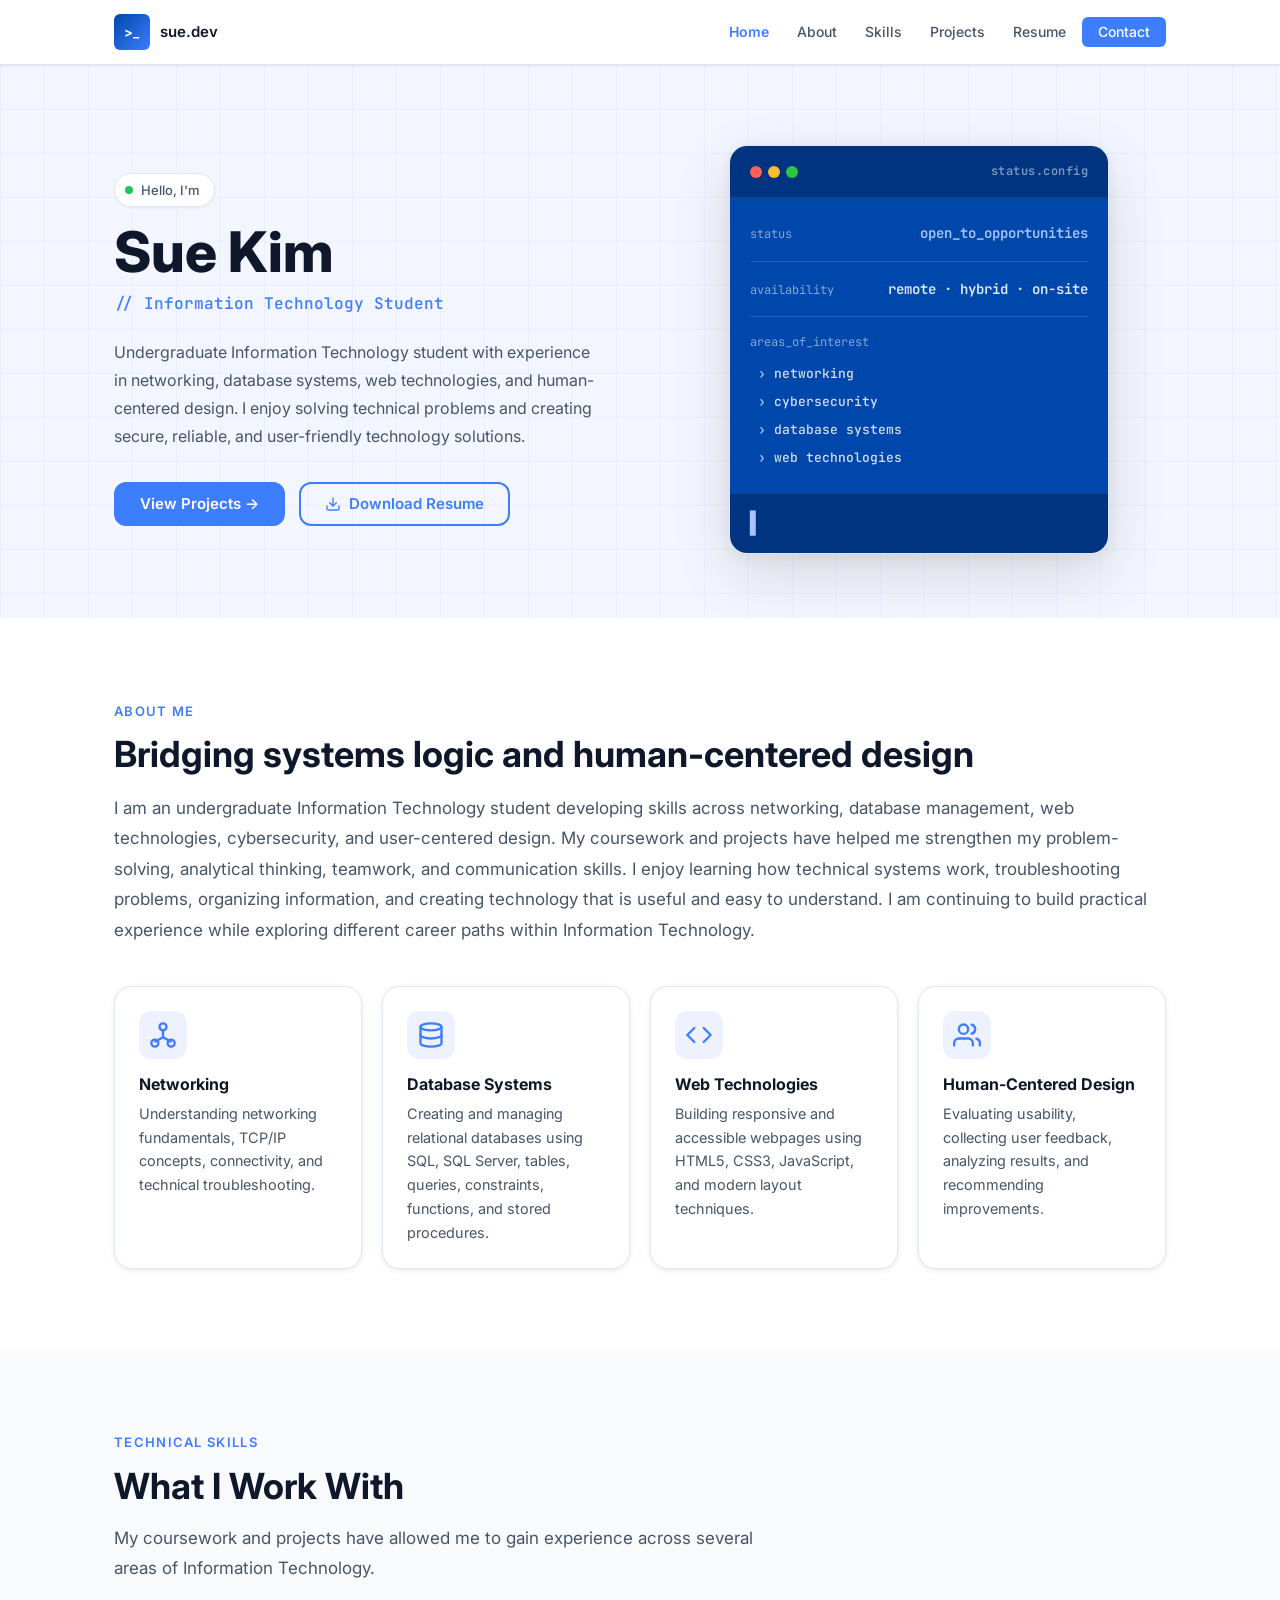
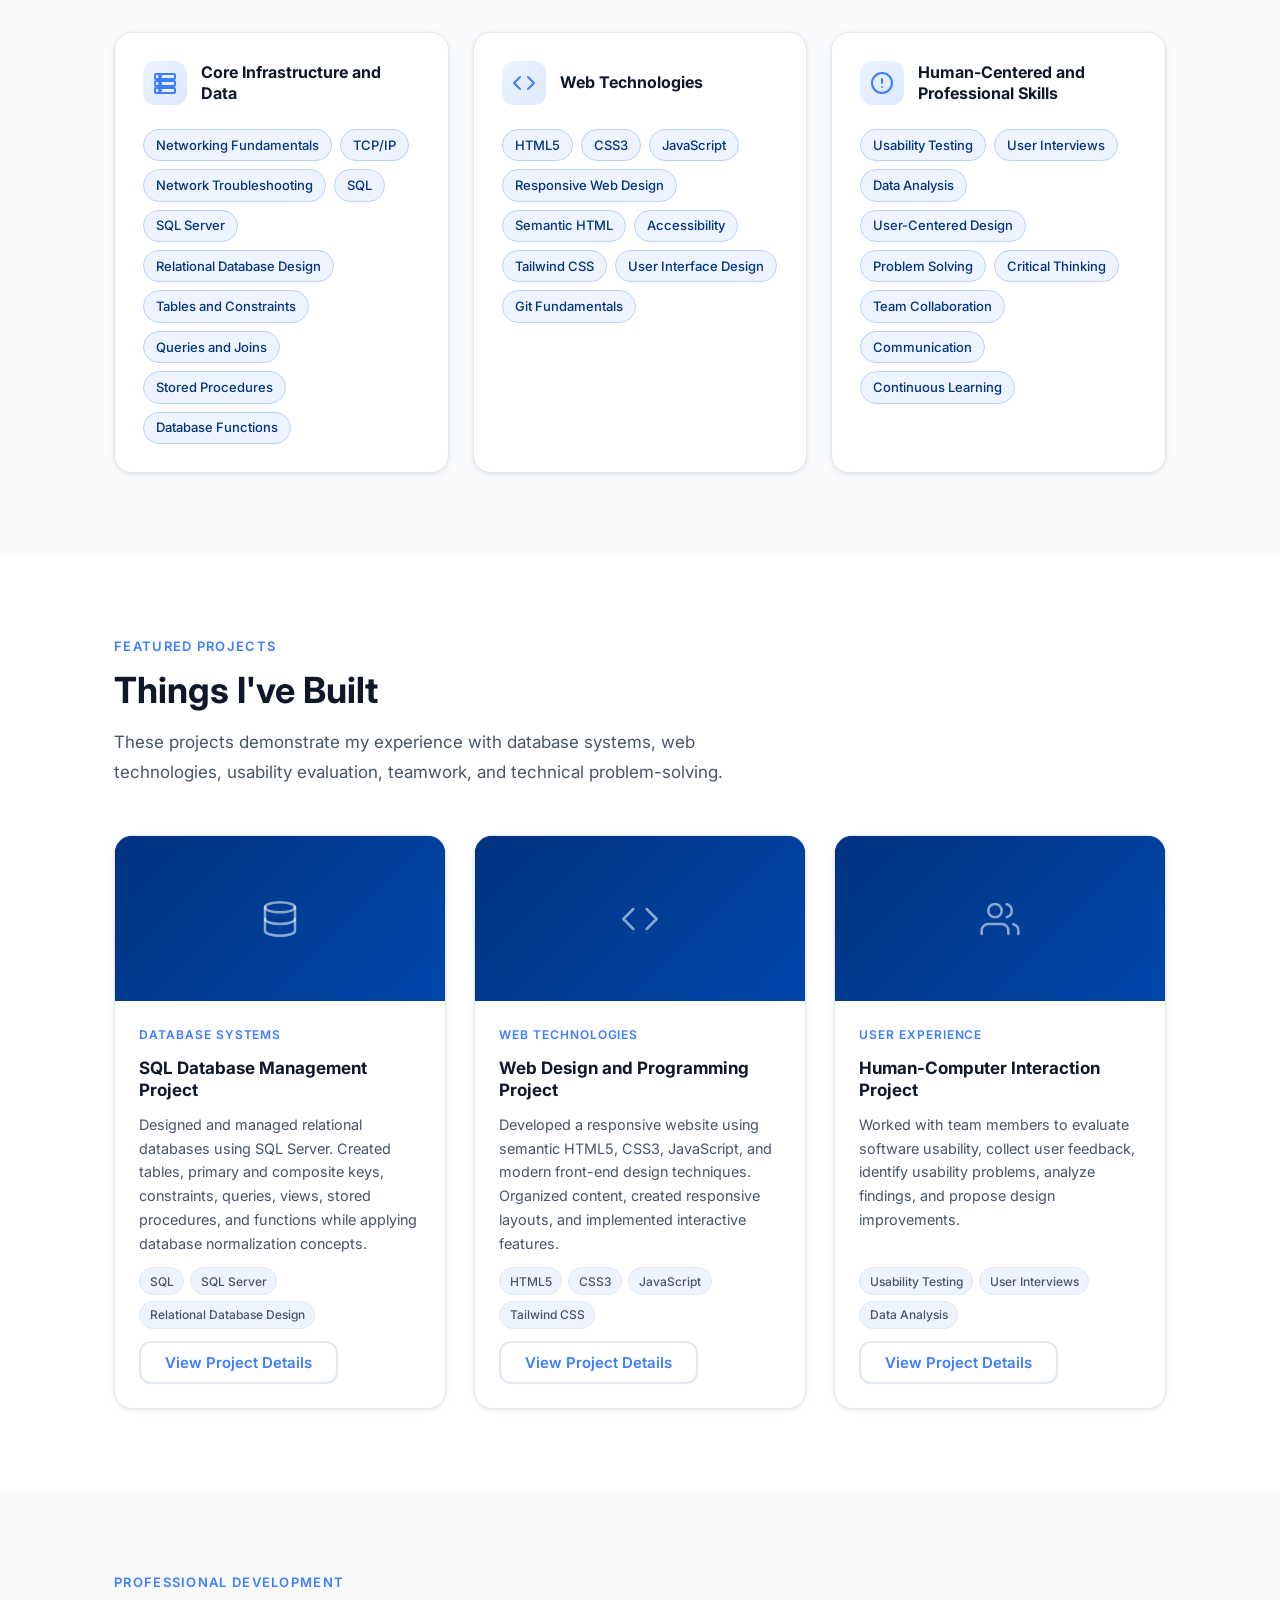
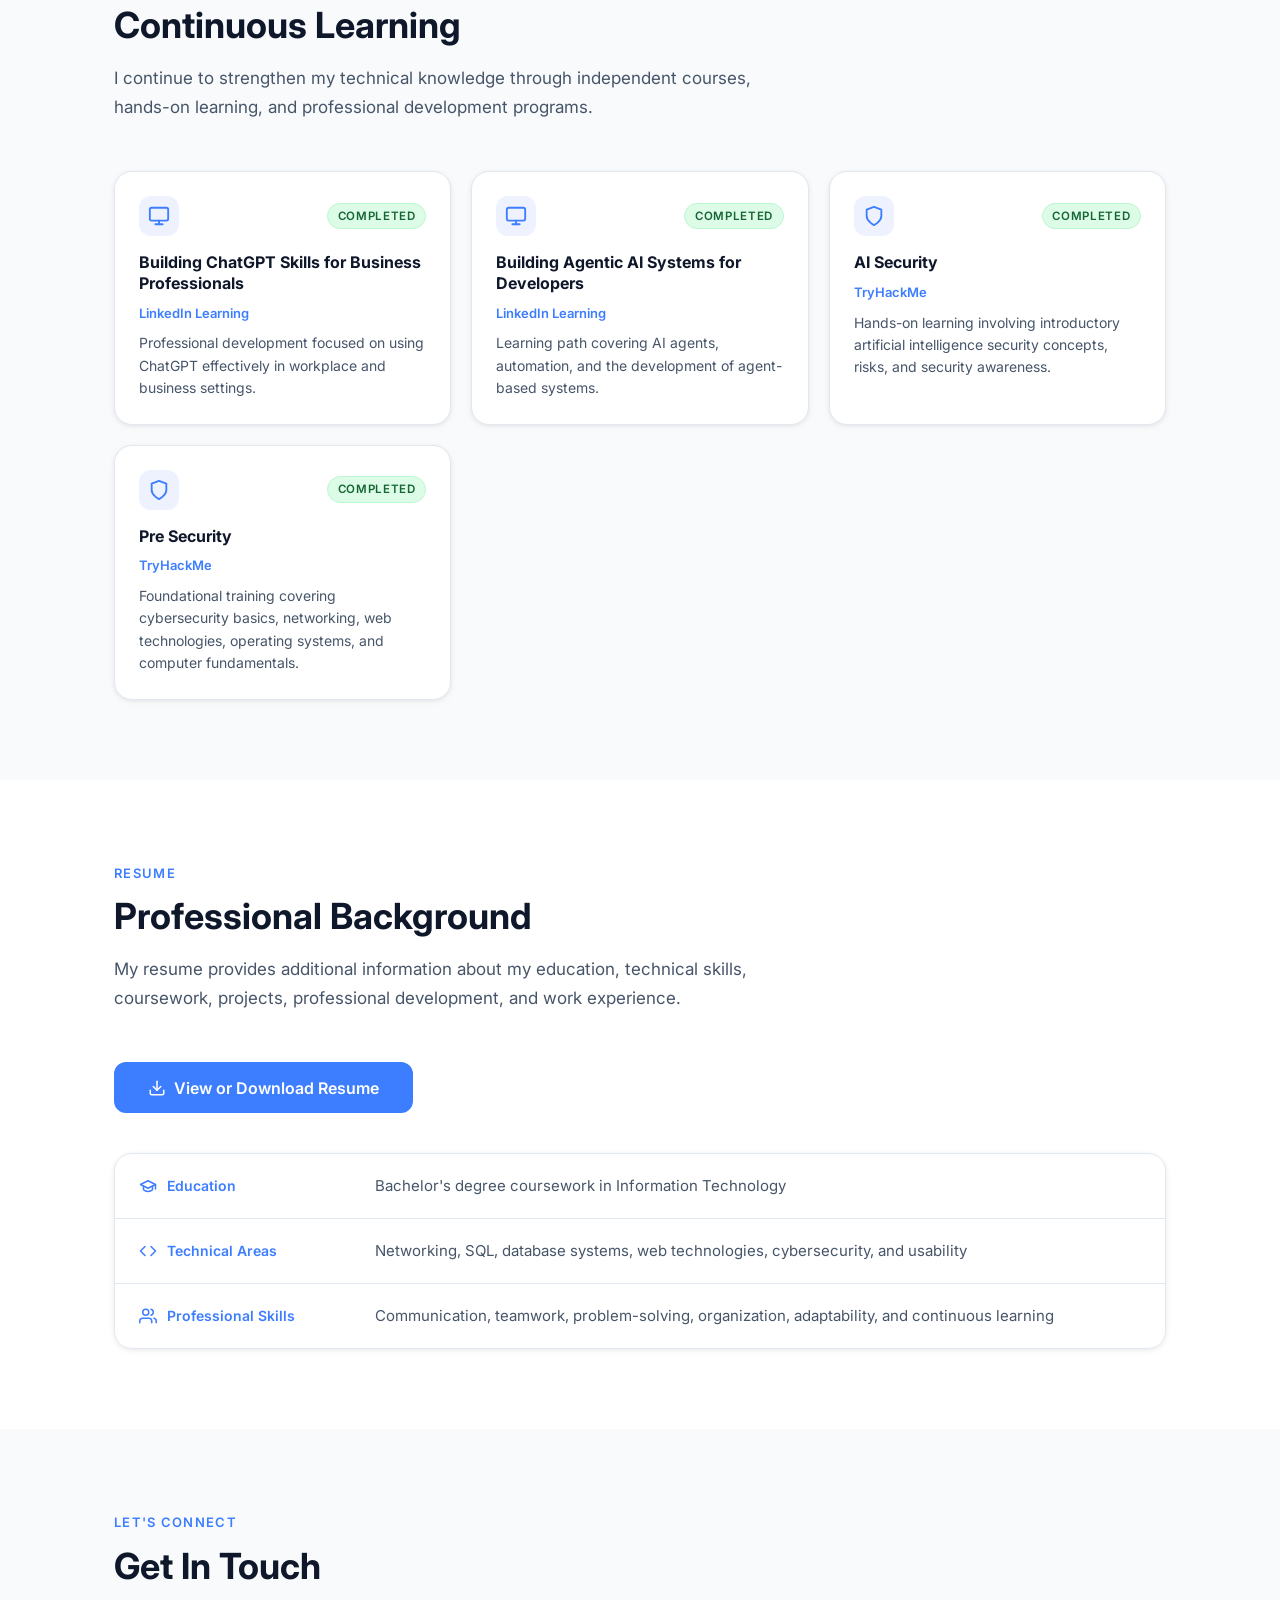
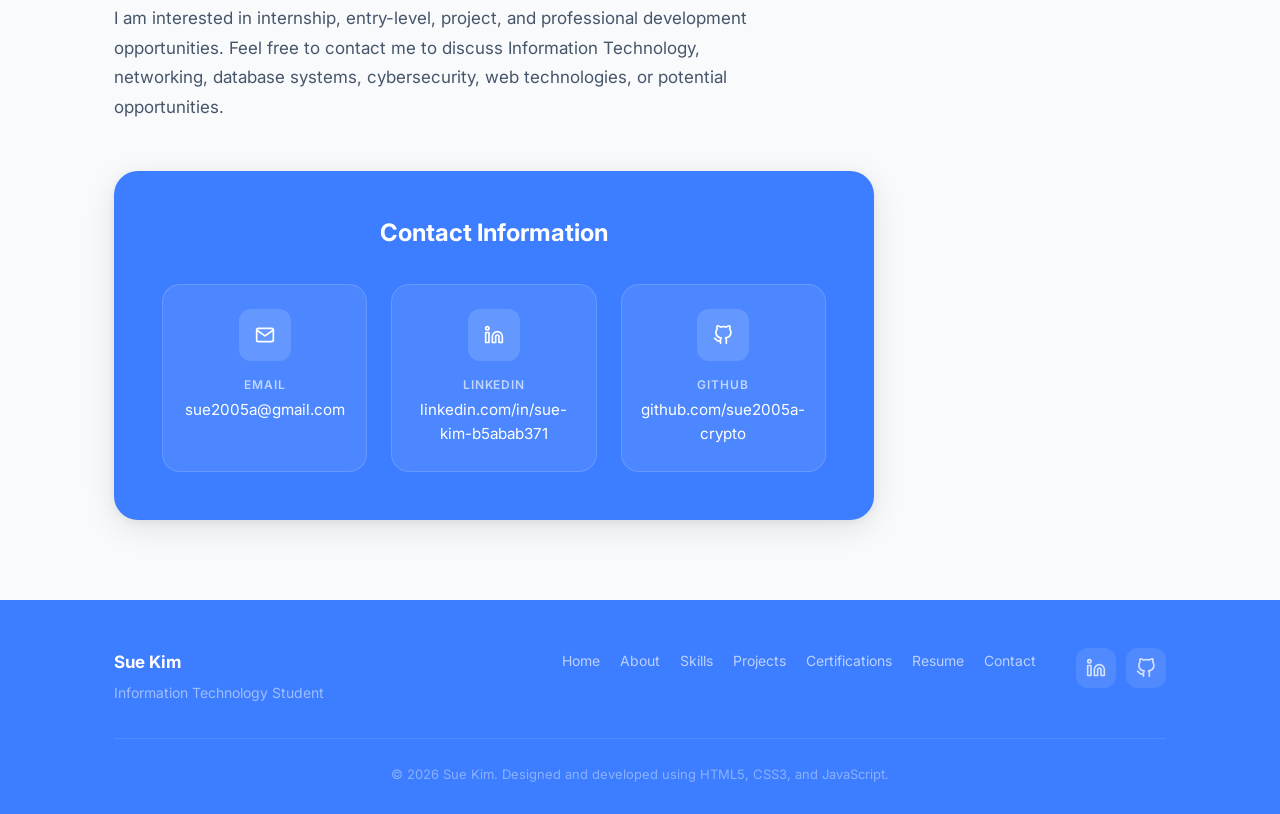
==== index.html @ 267ac3a9 "Update index.html" ====
<!DOCTYPE html>
<html lang="en">
<head>
  <meta charset="UTF-8" />
  <meta name="viewport" content="width=device-width, initial-scale=1.0" />
  <meta name="description" content="Portfolio of an undergraduate Information Technology student with experience in networking, database systems, web technologies, and human-centered design." />
  <title>Sue Kim — IT Student Portfolio</title>
  <link rel="preconnect" href="https://fonts.googleapis.com" />
  <link rel="preconnect" href="https://fonts.gstatic.com" crossorigin />
  <link href="https://fonts.googleapis.com/css2?family=Inter:wght@300;400;500;600;700&family=JetBrains+Mono:wght@400;500&display=swap" rel="stylesheet" />
  <link rel="stylesheet" href="styles.css" />
</head>
<body>

  <!-- Skip navigation link for keyboard users -->
  <a href="#main-content" class="skip-link">Skip to main content</a>

  <!-- ============================================================
       NAVIGATION
       ============================================================ -->
  <header class="site-header" role="banner">
    <nav class="nav" role="navigation" aria-label="Primary navigation">
      <div class="nav-container">
        <!-- Logo / Name -->
        <a href="#home" class="nav-logo" aria-label="Go to home">
          <span class="nav-logo-initials" aria-hidden="true">&gt;_</span>
          <span class="nav-logo-text">sue.dev</span>
        </a>

        <!-- Desktop nav links -->
        <ul class="nav-links" role="list">
          <li><a href="#home" class="nav-link">Home</a></li>
          <li><a href="#about" class="nav-link">About</a></li>
          <li><a href="#skills" class="nav-link">Skills</a></li>
          <li><a href="#projects" class="nav-link">Projects</a></li>
          <li><a href="#resume" class="nav-link">Resume</a></li>
          <li><a href="#contact" class="nav-link nav-link--cta">Contact</a></li>
        </ul>

        <!-- Hamburger button (mobile) -->
        <button
          class="nav-hamburger"
          id="nav-hamburger"
          aria-label="Open navigation menu"
          aria-expanded="false"
          aria-controls="mobile-menu"
        >
          <span class="hamburger-bar"></span>
          <span class="hamburger-bar"></span>
          <span class="hamburger-bar"></span>
        </button>
      </div>

      <!-- Mobile menu -->
      <div class="mobile-menu" id="mobile-menu" aria-hidden="true" role="dialog" aria-label="Navigation menu">
        <ul class="mobile-nav-links" role="list">
          <li><a href="#home" class="mobile-nav-link">Home</a></li>
          <li><a href="#about" class="mobile-nav-link">About</a></li>
          <li><a href="#skills" class="mobile-nav-link">Skills</a></li>
          <li><a href="#projects" class="mobile-nav-link">Projects</a></li>
          <li><a href="#resume" class="mobile-nav-link">Resume</a></li>
          <li><a href="#contact" class="mobile-nav-link">Contact</a></li>
        </ul>
      </div>
    </nav>
  </header>

  <!-- ============================================================
       MAIN CONTENT
       ============================================================ -->
  <main id="main-content">

    <!-- ============================================================
         HERO SECTION
         ============================================================ -->
    <section id="home" class="section hero" aria-labelledby="hero-heading">
      <div class="container hero-container">

        <!-- Left: text content -->
        <div class="hero-content reveal">
          <p class="hero-label">Hello, I'm</p>
          <h1 id="hero-heading" class="hero-name">Sue Kim</h1>
          <p class="hero-title">// Information Technology Student</p>
          <p class="hero-intro">
            Undergraduate Information Technology student with experience in networking, database systems,
            web technologies, and human-centered design. I enjoy solving technical problems and creating
            secure, reliable, and user-friendly technology solutions.
          </p>
          <div class="hero-actions">
            <a href="#projects" class="btn btn--primary" id="btn-view-projects">View Projects &rarr;</a>
            <a
              href="Resume_SK_it.pdf"
              class="btn btn--secondary"
              target="_blank"
              rel="noopener noreferrer"
              aria-label="Download resume (opens in new tab)"
            >
              <svg xmlns="http://www.w3.org/2000/svg" width="16" height="16" viewBox="0 0 24 24" fill="none" stroke="currentColor" stroke-width="2" stroke-linecap="round" stroke-linejoin="round" aria-hidden="true"><path d="M21 15v4a2 2 0 0 1-2 2H5a2 2 0 0 1-2-2v-4"/><polyline points="7 10 12 15 17 10"/><line x1="12" y1="15" x2="12" y2="3"/></svg>
              Download Resume
            </a>
          </div>
        </div>

        <!-- Right: profile card -->
      <div class="hero-card-wrap reveal reveal--delay">
        <div class="profile-card" aria-label="Professional profile status">
      
          <div class="profile-card__header">
            <div class="profile-card__dots" aria-hidden="true">
              <span class="dot dot--red"></span>
              <span class="dot dot--yellow"></span>
              <span class="dot dot--green"></span>
            </div>
      
            <span class="profile-card__label">status.config</span>
          </div>
      
          <div class="profile-card__body">
      
            <div class="profile-card__row">
              <span class="profile-card__key">status</span>
              <span class="profile-card__value profile-card__value--highlight">
                open_to_opportunities
              </span>
            </div>
      
            <div class="profile-card__divider"></div>
      
            <div class="profile-card__row">
              <span class="profile-card__key">availability</span>
              <span class="profile-card__value">
                remote · hybrid · on-site
              </span>
            </div>
      
            <div class="profile-card__divider"></div>
      
            <div class="profile-card__row profile-card__row--block">
              <span class="profile-card__key">areas_of_interest</span>
      
              <ul class="profile-card__interests" role="list">
                <li class="profile-card__interest">networking</li>
                <li class="profile-card__interest">cybersecurity</li>
                <li class="profile-card__interest">database systems</li>
                <li class="profile-card__interest">web technologies</li>
              </ul>
            </div>
      
          </div>
      
          <div class="profile-card__footer" aria-hidden="true">
            <span class="blinking-cursor">▌</span>
          </div>
      
        </div>
      </div>
    </section>

    <!-- ============================================================
         ABOUT SECTION
         ============================================================ -->
    <section id="about" class="section about" aria-labelledby="about-heading">
      <div class="container">
        <div class="section-label reveal">About Me</div>
        <h2 id="about-heading" class="section-title reveal">Bridging systems logic and human-centered design</h2>

        <div class="about-layout">
          <div class="about-text reveal">
            <p>
              I am an undergraduate Information Technology student developing skills across networking,
              database management, web technologies, cybersecurity, and user-centered design. My coursework
              and projects have helped me strengthen my problem-solving, analytical thinking, teamwork, and
              communication skills. I enjoy learning how technical systems work, troubleshooting problems,
              organizing information, and creating technology that is useful and easy to understand. I am
              continuing to build practical experience while exploring different career paths within
              Information Technology.
            </p>
          </div>

          <div class="about-cards">

            <article class="about-card reveal" aria-labelledby="card-networking">
              <div class="about-card__icon" aria-hidden="true">
                <svg xmlns="http://www.w3.org/2000/svg" width="28" height="28" viewBox="0 0 24 24" fill="none" stroke="currentColor" stroke-width="2" stroke-linecap="round" stroke-linejoin="round" aria-hidden="true" focusable="false"><circle cx="12" cy="5" r="3"/><circle cx="5" cy="19" r="3"/><circle cx="19" cy="19" r="3"/><line x1="12" y1="8" x2="12" y2="14"/><line x1="12" y1="14" x2="5.5" y2="17.5"/><line x1="12" y1="14" x2="18.5" y2="17.5"/></svg>
              </div>
              <h3 id="card-networking" class="about-card__title">Networking</h3>
              <p class="about-card__desc">Understanding networking fundamentals, TCP/IP concepts, connectivity, and technical troubleshooting.</p>
            </article>

            <article class="about-card reveal" aria-labelledby="card-database">
              <div class="about-card__icon" aria-hidden="true">
                <svg xmlns="http://www.w3.org/2000/svg" width="28" height="28" viewBox="0 0 24 24" fill="none" stroke="currentColor" stroke-width="2" stroke-linecap="round" stroke-linejoin="round" aria-hidden="true" focusable="false"><ellipse cx="12" cy="5" rx="9" ry="3"/><path d="M21 12c0 1.66-4 3-9 3s-9-1.34-9-3"/><path d="M3 5v14c0 1.66 4 3 9 3s9-1.34 9-3V5"/></svg>
              </div>
              <h3 id="card-database" class="about-card__title">Database Systems</h3>
              <p class="about-card__desc">Creating and managing relational databases using SQL, SQL Server, tables, queries, constraints, functions, and stored procedures.</p>
            </article>

            <article class="about-card reveal" aria-labelledby="card-web">
              <div class="about-card__icon" aria-hidden="true">
                <svg xmlns="http://www.w3.org/2000/svg" width="28" height="28" viewBox="0 0 24 24" fill="none" stroke="currentColor" stroke-width="2" stroke-linecap="round" stroke-linejoin="round" aria-hidden="true" focusable="false"><polyline points="16 18 22 12 16 6"/><polyline points="8 6 2 12 8 18"/></svg>
              </div>
              <h3 id="card-web" class="about-card__title">Web Technologies</h3>
              <p class="about-card__desc">Building responsive and accessible webpages using HTML5, CSS3, JavaScript, and modern layout techniques.</p>
            </article>

            <article class="about-card reveal" aria-labelledby="card-hcd">
              <div class="about-card__icon" aria-hidden="true">
                <svg xmlns="http://www.w3.org/2000/svg" width="28" height="28" viewBox="0 0 24 24" fill="none" stroke="currentColor" stroke-width="2" stroke-linecap="round" stroke-linejoin="round" aria-hidden="true" focusable="false"><path d="M17 21v-2a4 4 0 0 0-4-4H5a4 4 0 0 0-4 4v2"/><circle cx="9" cy="7" r="4"/><path d="M23 21v-2a4 4 0 0 0-3-3.87"/><path d="M16 3.13a4 4 0 0 1 0 7.75"/></svg>
              </div>
              <h3 id="card-hcd" class="about-card__title">Human-Centered Design</h3>
              <p class="about-card__desc">Evaluating usability, collecting user feedback, analyzing results, and recommending improvements.</p>
            </article>

          </div>
        </div>
      </div>
    </section>

    <!-- ============================================================
         SKILLS SECTION
         ============================================================ -->
    <section id="skills" class="section skills" aria-labelledby="skills-heading">
      <div class="container">
        <div class="section-label reveal">Technical Skills</div>
        <h2 id="skills-heading" class="section-title reveal">What I Work With</h2>
        <p class="section-intro reveal">My coursework and projects have allowed me to gain experience across several areas of Information Technology.</p>

        <div class="skills-grid">

          <article class="skill-card reveal" aria-labelledby="skill-infra">
            <div class="skill-card__header">
              <div class="skill-card__icon" aria-hidden="true">
                <svg xmlns="http://www.w3.org/2000/svg" width="24" height="24" viewBox="0 0 24 24" fill="none" stroke="currentColor" stroke-width="2" stroke-linecap="round" stroke-linejoin="round"><rect x="2" y="3" width="20" height="5" rx="1"/><rect x="2" y="10" width="20" height="5" rx="1"/><rect x="2" y="17" width="20" height="5" rx="1"/><circle cx="7" cy="5.5" r="1" fill="currentColor"/><circle cx="7" cy="12.5" r="1" fill="currentColor"/><circle cx="7" cy="19.5" r="1" fill="currentColor"/></svg>
              </div>
              <h3 id="skill-infra" class="skill-card__title">Core Infrastructure and Data</h3>
            </div>
            <ul class="skill-tags" role="list" aria-label="Core infrastructure and data skills">
              <li class="skill-tag">Networking Fundamentals</li>
              <li class="skill-tag">TCP/IP</li>
              <li class="skill-tag">Network Troubleshooting</li>
              <li class="skill-tag">SQL</li>
              <li class="skill-tag">SQL Server</li>
              <li class="skill-tag">Relational Database Design</li>
              <li class="skill-tag">Tables and Constraints</li>
              <li class="skill-tag">Queries and Joins</li>
              <li class="skill-tag">Stored Procedures</li>
              <li class="skill-tag">Database Functions</li>
            </ul>
          </article>

          <article class="skill-card reveal" aria-labelledby="skill-web">
            <div class="skill-card__header">
              <div class="skill-card__icon" aria-hidden="true">
                <svg xmlns="http://www.w3.org/2000/svg" width="24" height="24" viewBox="0 0 24 24" fill="none" stroke="currentColor" stroke-width="2" stroke-linecap="round" stroke-linejoin="round"><polyline points="16 18 22 12 16 6"/><polyline points="8 6 2 12 8 18"/></svg>
              </div>
              <h3 id="skill-web" class="skill-card__title">Web Technologies</h3>
            </div>
            <ul class="skill-tags" role="list" aria-label="Web technology skills">
              <li class="skill-tag">HTML5</li>
              <li class="skill-tag">CSS3</li>
              <li class="skill-tag">JavaScript</li>
              <li class="skill-tag">Responsive Web Design</li>
              <li class="skill-tag">Semantic HTML</li>
              <li class="skill-tag">Accessibility</li>
              <li class="skill-tag">Tailwind CSS</li>
              <li class="skill-tag">User Interface Design</li>
              <li class="skill-tag">Git Fundamentals</li>
            </ul>
          </article>

          <article class="skill-card reveal" aria-labelledby="skill-hcd">
            <div class="skill-card__header">
              <div class="skill-card__icon" aria-hidden="true">
                <svg xmlns="http://www.w3.org/2000/svg" width="24" height="24" viewBox="0 0 24 24" fill="none" stroke="currentColor" stroke-width="2" stroke-linecap="round" stroke-linejoin="round"><circle cx="12" cy="12" r="10"/><line x1="12" y1="8" x2="12" y2="12"/><line x1="12" y1="16" x2="12.01" y2="16"/></svg>
              </div>
              <h3 id="skill-hcd" class="skill-card__title">Human-Centered and Professional Skills</h3>
            </div>
            <ul class="skill-tags" role="list" aria-label="Human-centered and professional skills">
              <li class="skill-tag">Usability Testing</li>
              <li class="skill-tag">User Interviews</li>
              <li class="skill-tag">Data Analysis</li>
              <li class="skill-tag">User-Centered Design</li>
              <li class="skill-tag">Problem Solving</li>
              <li class="skill-tag">Critical Thinking</li>
              <li class="skill-tag">Team Collaboration</li>
              <li class="skill-tag">Communication</li>
              <li class="skill-tag">Continuous Learning</li>
            </ul>
          </article>

        </div>
      </div>
    </section>

    <!-- ============================================================
         PROJECTS SECTION
         ============================================================ -->
    <section id="projects" class="section projects" aria-labelledby="projects-heading">
      <div class="container">
        <div class="section-label reveal">Featured Projects</div>
        <h2 id="projects-heading" class="section-title reveal">Things I've Built</h2>
        <p class="section-intro reveal">These projects demonstrate my experience with database systems, web technologies, usability evaluation, teamwork, and technical problem-solving.</p>

        <div class="projects-grid">

          <!-- Project 1: SQL -->
          <article class="project-card reveal" aria-labelledby="proj1-title">
            <div class="project-card__img-wrap">
              <img
                src="assets/images/sql-project.svg"
                alt="SQL Database Management Project — visualization of database tables and relationships"
                class="project-card__img"
                width="480"
                height="240"
                loading="lazy"
                onerror="this.style.display='none'; this.nextElementSibling.style.display='flex';"
              />
              <div class="project-card__img-fallback" aria-hidden="true">
                <svg xmlns="http://www.w3.org/2000/svg" width="40" height="40" viewBox="0 0 24 24" fill="none" stroke="currentColor" stroke-width="1.5" stroke-linecap="round" stroke-linejoin="round"><ellipse cx="12" cy="5" rx="9" ry="3"/><path d="M21 12c0 1.66-4 3-9 3s-9-1.34-9-3"/><path d="M3 5v14c0 1.66 4 3 9 3s9-1.34 9-3V5"/></svg>
              </div>
            </div>
            <div class="project-card__body">
              <span class="project-card__category">Database Systems</span>
              <h3 id="proj1-title" class="project-card__title">SQL Database Management Project</h3>
              <p class="project-card__desc">Designed and managed relational databases using SQL Server. Created tables, primary and composite keys, constraints, queries, views, stored procedures, and functions while applying database normalization concepts.</p>
              <ul class="project-tech-list" role="list" aria-label="Technologies used">
                <li class="project-tech">SQL</li>
                <li class="project-tech">SQL Server</li>
                <li class="project-tech">Relational Database Design</li>
              </ul>
              <button
                class="btn btn--outline project-btn"
                data-modal="modal-sql"
                aria-haspopup="dialog"
                aria-label="View details for SQL Database Management Project"
              >
                View Project Details
              </button>
            </div>
          </article>

          <!-- Project 2: Web -->
          <article class="project-card reveal" aria-labelledby="proj2-title">
            <div class="project-card__img-wrap">
              <img
                src="assets/images/web-project.svg"
                alt="Web Design and Programming Project — example of responsive web layout"
                class="project-card__img"
                width="480"
                height="240"
                loading="lazy"
                onerror="this.style.display='none'; this.nextElementSibling.style.display='flex';"
              />
              <div class="project-card__img-fallback" aria-hidden="true">
                <svg xmlns="http://www.w3.org/2000/svg" width="40" height="40" viewBox="0 0 24 24" fill="none" stroke="currentColor" stroke-width="1.5" stroke-linecap="round" stroke-linejoin="round"><polyline points="16 18 22 12 16 6"/><polyline points="8 6 2 12 8 18"/></svg>
              </div>
            </div>
            <div class="project-card__body">
              <span class="project-card__category">Web Technologies</span>
              <h3 id="proj2-title" class="project-card__title">Web Design and Programming Project</h3>
              <p class="project-card__desc">Developed a responsive website using semantic HTML5, CSS3, JavaScript, and modern front-end design techniques. Organized content, created responsive layouts, and implemented interactive features.</p>
              <ul class="project-tech-list" role="list" aria-label="Technologies used">
                <li class="project-tech">HTML5</li>
                <li class="project-tech">CSS3</li>
                <li class="project-tech">JavaScript</li>
                <li class="project-tech">Tailwind CSS</li>
              </ul>
              <button
                class="btn btn--outline project-btn"
                data-modal="modal-web"
                aria-haspopup="dialog"
                aria-label="View details for Web Design and Programming Project"
              >
                View Project Details
              </button>
            </div>
          </article>

          <!-- Project 3: HCI -->
          <article class="project-card reveal" aria-labelledby="proj3-title">
            <div class="project-card__img-wrap">
              <img
                src="assets/images/hci-project.svg"
                alt="Human-Computer Interaction Project — usability evaluation and user research"
                class="project-card__img"
                width="480"
                height="240"
                loading="lazy"
                onerror="this.style.display='none'; this.nextElementSibling.style.display='flex';"
              />
              <div class="project-card__img-fallback" aria-hidden="true">
                <svg xmlns="http://www.w3.org/2000/svg" width="40" height="40" viewBox="0 0 24 24" fill="none" stroke="currentColor" stroke-width="1.5" stroke-linecap="round" stroke-linejoin="round"><path d="M17 21v-2a4 4 0 0 0-4-4H5a4 4 0 0 0-4 4v2"/><circle cx="9" cy="7" r="4"/><path d="M23 21v-2a4 4 0 0 0-3-3.87"/><path d="M16 3.13a4 4 0 0 1 0 7.75"/></svg>
              </div>
            </div>
            <div class="project-card__body">
              <span class="project-card__category">User Experience</span>
              <h3 id="proj3-title" class="project-card__title">Human-Computer Interaction Project</h3>
              <p class="project-card__desc">Worked with team members to evaluate software usability, collect user feedback, identify usability problems, analyze findings, and propose design improvements.</p>
              <ul class="project-tech-list" role="list" aria-label="Methods used">
                <li class="project-tech">Usability Testing</li>
                <li class="project-tech">User Interviews</li>
                <li class="project-tech">Data Analysis</li>
              </ul>
              <button
                class="btn btn--outline project-btn"
                data-modal="modal-hci"
                aria-haspopup="dialog"
                aria-label="View details for Human-Computer Interaction Project"
              >
                View Project Details
              </button>
            </div>
          </article>

        </div>
      </div>
    </section>

    <!-- ============================================================
         CERTIFICATIONS SECTION
         ============================================================ -->
<!-- ============================================================
     CERTIFICATIONS SECTION
     ============================================================ -->
<section
  id="certifications"
  class="section certifications"
  aria-labelledby="cert-heading"
>
  <div class="container">

    <div class="section-label reveal">
      Professional Development
    </div>

    <h2 id="cert-heading" class="section-title reveal">
      Continuous Learning
    </h2>

    <p class="section-intro reveal">
      I continue to strengthen my technical knowledge through independent
      courses, hands-on learning, and professional development programs.
    </p>

    <div class="cert-grid">

      <!-- LinkedIn Learning: ChatGPT -->
      <article
        class="cert-card reveal"
        aria-labelledby="cert-chatgpt"
      >
        <div class="cert-card__header">
          <div class="cert-card__icon" aria-hidden="true">
            <svg
              xmlns="http://www.w3.org/2000/svg"
              width="22"
              height="22"
              viewBox="0 0 24 24"
              fill="none"
              stroke="currentColor"
              stroke-width="2"
              stroke-linecap="round"
              stroke-linejoin="round"
            >
              <rect x="2" y="3" width="20" height="14" rx="2" />
              <path d="M8 21h8" />
              <path d="M12 17v4" />
            </svg>
          </div>

          <span class="cert-badge cert-badge--completed">
            Completed
          </span>
        </div>

        <h3 id="cert-chatgpt" class="cert-card__title">
          Building ChatGPT Skills for Business Professionals
        </h3>

        <p class="cert-card__org">
          LinkedIn Learning
        </p>

        <p class="cert-card__desc">
          Professional development focused on using ChatGPT effectively
          in workplace and business settings.
        </p>
      </article>

      <!-- LinkedIn Learning: Agentic AI -->
      <article
        class="cert-card reveal"
        aria-labelledby="cert-agentic-ai"
      >
        <div class="cert-card__header">
          <div class="cert-card__icon" aria-hidden="true">
            <svg
              xmlns="http://www.w3.org/2000/svg"
              width="22"
              height="22"
              viewBox="0 0 24 24"
              fill="none"
              stroke="currentColor"
              stroke-width="2"
              stroke-linecap="round"
              stroke-linejoin="round"
            >
              <rect x="2" y="3" width="20" height="14" rx="2" />
              <path d="M8 21h8" />
              <path d="M12 17v4" />
            </svg>
          </div>

          <span class="cert-badge cert-badge--completed">
            Completed
          </span>
        </div>

        <h3 id="cert-agentic-ai" class="cert-card__title">
          Building Agentic AI Systems for Developers
        </h3>

        <p class="cert-card__org">
          LinkedIn Learning
        </p>

        <p class="cert-card__desc">
          Learning path covering AI agents, automation, and the
          development of agent-based systems.
        </p>
      </article>

      <!-- TryHackMe: AI Security -->
      <article
        class="cert-card reveal"
        aria-labelledby="cert-ai-security"
      >
        <div class="cert-card__header">
          <div class="cert-card__icon" aria-hidden="true">
            <svg
              xmlns="http://www.w3.org/2000/svg"
              width="22"
              height="22"
              viewBox="0 0 24 24"
              fill="none"
              stroke="currentColor"
              stroke-width="2"
              stroke-linecap="round"
              stroke-linejoin="round"
            >
              <path d="M12 22s8-4 8-10V5l-8-3-8 3v7c0 6 8 10 8 10z" />
            </svg>
          </div>

          <span class="cert-badge cert-badge--completed">
            Completed
          </span>
        </div>

        <h3 id="cert-ai-security" class="cert-card__title">
          AI Security
        </h3>

        <p class="cert-card__org">
          TryHackMe
        </p>

        <p class="cert-card__desc">
          Hands-on learning involving introductory artificial intelligence
          security concepts, risks, and security awareness.
        </p>
      </article>

      <!-- TryHackMe: Pre Security -->
      <article
        class="cert-card reveal"
        aria-labelledby="cert-pre-security"
      >
        <div class="cert-card__header">
          <div class="cert-card__icon" aria-hidden="true">
            <svg
              xmlns="http://www.w3.org/2000/svg"
              width="22"
              height="22"
              viewBox="0 0 24 24"
              fill="none"
              stroke="currentColor"
              stroke-width="2"
              stroke-linecap="round"
              stroke-linejoin="round"
            >
              <path d="M12 22s8-4 8-10V5l-8-3-8 3v7c0 6 8 10 8 10z" />
            </svg>
          </div>

          <span class="cert-badge cert-badge--completed">
            Completed
          </span>
        </div>

        <h3 id="cert-pre-security" class="cert-card__title">
          Pre Security
        </h3>

        <p class="cert-card__org">
          TryHackMe
        </p>

        <p class="cert-card__desc">
          Foundational training covering cybersecurity basics, networking,
          web technologies, operating systems, and computer fundamentals.
        </p>
      </article>

    </div>
  </div>
</section>

    <!-- ============================================================
         RESUME SECTION
         ============================================================ -->
    <section id="resume" class="section resume-section" aria-labelledby="resume-heading">
      <div class="container">
        <div class="section-label reveal">Resume</div>
        <h2 id="resume-heading" class="section-title reveal">Professional Background</h2>
        <p class="section-intro reveal">My resume provides additional information about my education, technical skills, coursework, projects, professional development, and work experience.</p>

        <div class="resume-layout">
          <div class="resume-download reveal">
            <a
              href="Resume_SK_it.pdf"
              class="btn btn--primary btn--lg"
              target="_blank"
              rel="noopener noreferrer"
              aria-label="View or download resume (opens in new tab)"
            >
              <svg xmlns="http://www.w3.org/2000/svg" width="18" height="18" viewBox="0 0 24 24" fill="none" stroke="currentColor" stroke-width="2" stroke-linecap="round" stroke-linejoin="round" aria-hidden="true"><path d="M21 15v4a2 2 0 0 1-2 2H5a2 2 0 0 1-2-2v-4"/><polyline points="7 10 12 15 17 10"/><line x1="12" y1="15" x2="12" y2="3"/></svg>
              View or Download Resume
            </a>
          </div>

          <div class="resume-summary reveal">
            <dl class="resume-summary__list">
              <div class="resume-summary__item">
                <dt class="resume-summary__label">
                  <svg xmlns="http://www.w3.org/2000/svg" width="18" height="18" viewBox="0 0 24 24" fill="none" stroke="currentColor" stroke-width="2" stroke-linecap="round" stroke-linejoin="round" aria-hidden="true"><path d="M22 10v6M2 10l10-5 10 5-10 5z"/><path d="M6 12v5c3 3 9 3 12 0v-5"/></svg>
                  Education
                </dt>
                <dd class="resume-summary__value">Bachelor's degree coursework in Information Technology</dd>
              </div>
              <div class="resume-summary__item">
                <dt class="resume-summary__label">
                  <svg xmlns="http://www.w3.org/2000/svg" width="18" height="18" viewBox="0 0 24 24" fill="none" stroke="currentColor" stroke-width="2" stroke-linecap="round" stroke-linejoin="round" aria-hidden="true"><polyline points="16 18 22 12 16 6"/><polyline points="8 6 2 12 8 18"/></svg>
                  Technical Areas
                </dt>
                <dd class="resume-summary__value">Networking, SQL, database systems, web technologies, cybersecurity, and usability</dd>
              </div>
              <div class="resume-summary__item">
                <dt class="resume-summary__label">
                  <svg xmlns="http://www.w3.org/2000/svg" width="18" height="18" viewBox="0 0 24 24" fill="none" stroke="currentColor" stroke-width="2" stroke-linecap="round" stroke-linejoin="round" aria-hidden="true"><path d="M17 21v-2a4 4 0 0 0-4-4H5a4 4 0 0 0-4 4v2"/><circle cx="9" cy="7" r="4"/><path d="M23 21v-2a4 4 0 0 0-3-3.87"/><path d="M16 3.13a4 4 0 0 1 0 7.75"/></svg>
                  Professional Skills
                </dt>
                <dd class="resume-summary__value">Communication, teamwork, problem-solving, organization, adaptability, and continuous learning</dd>
              </div>
            </dl>
          </div>
        </div>
      </div>
    </section>

    <!-- ============================================================
         CONTACT SECTION
         ============================================================ -->
    <section id="contact" class="section contact" aria-labelledby="contact-heading">
      <div class="container">
        <div class="section-label reveal">Let's Connect</div>
        <h2 id="contact-heading" class="section-title reveal">Get In Touch</h2>
        <p class="section-intro reveal">I am interested in internship, entry-level, project, and professional development opportunities. Feel free to contact me to discuss Information Technology, networking, database systems, cybersecurity, web technologies, or potential opportunities.</p>

        <div class="contact-layout">

          <!-- Contact info -->
          <div class="contact-info reveal">
            <div class="contact-info__card">
              <h3 class="contact-info__heading">Contact Information</h3>

              <ul class="contact-methods" role="list">
                <li class="contact-method">
                  <div class="contact-method__icon" aria-hidden="true">
                    <svg xmlns="http://www.w3.org/2000/svg" width="20" height="20" viewBox="0 0 24 24" fill="none" stroke="currentColor" stroke-width="2" stroke-linecap="round" stroke-linejoin="round"><path d="M4 4h16c1.1 0 2 .9 2 2v12c0 1.1-.9 2-2 2H4c-1.1 0-2-.9-2-2V6c0-1.1.9-2 2-2z"/><polyline points="22,6 12,13 2,6"/></svg>
                  </div>
                  <div class="contact-method__detail">
                    <span class="contact-method__label">Email</span>
                    <a href="mailto:sue2005a@gmail.com" class="contact-method__value">sue2005a@gmail.com</a>
                  </div>
                </li>
                <li class="contact-method">
                  <div class="contact-method__icon" aria-hidden="true">
                    <svg xmlns="http://www.w3.org/2000/svg" width="20" height="20" viewBox="0 0 24 24" fill="none" stroke="currentColor" stroke-width="2" stroke-linecap="round" stroke-linejoin="round"><path d="M16 8a6 6 0 0 1 6 6v7h-4v-7a2 2 0 0 0-2-2 2 2 0 0 0-2 2v7h-4v-7a6 6 0 0 1 6-6z"/><rect x="2" y="9" width="4" height="12"/><circle cx="4" cy="4" r="2"/></svg>
                  </div>
                  <div class="contact-method__detail">
                    <span class="contact-method__label">LinkedIn</span>
                    <a
                      href="https://www.linkedin.com/in/sue-kim-b5abab371"
                      class="contact-method__value"
                      target="_blank"
                      rel="noopener noreferrer"
                      aria-label="LinkedIn profile (opens in new tab)"
                    >linkedin.com/in/sue-kim-b5abab371</a>
                  </div>
                </li>
                <li class="contact-method">
                  <div class="contact-method__icon" aria-hidden="true">
                    <svg xmlns="http://www.w3.org/2000/svg" width="20" height="20" viewBox="0 0 24 24" fill="none" stroke="currentColor" stroke-width="2" stroke-linecap="round" stroke-linejoin="round"><path d="M9 19c-5 1.5-5-2.5-7-3m14 6v-3.87a3.37 3.37 0 0 0-.94-2.61c3.14-.35 6.44-1.54 6.44-7A5.44 5.44 0 0 0 20 4.77 5.07 5.07 0 0 0 19.91 1S18.73.65 16 2.48a13.38 13.38 0 0 0-7 0C6.27.65 5.09 1 5.09 1A5.07 5.07 0 0 0 5 4.77a5.44 5.44 0 0 0-1.5 3.78c0 5.42 3.3 6.61 6.44 7A3.37 3.37 0 0 0 9 18.13V22"/></svg>
                  </div>
                  <div class="contact-method__detail">
                    <span class="contact-method__label">GitHub</span>
                    <a
                      href="https://github.com/sue2005a-crypto"
                      class="contact-method__value"
                      target="_blank"
                      rel="noopener noreferrer"
                      aria-label="GitHub profile (opens in new tab)"
                    >github.com/sue2005a-crypto</a>
                  </div>
                </li>
              </ul>
            </div>
          </div>

    

        </div>
      </div>
    </section>

  </main>

  <!-- ============================================================
       FOOTER
       ============================================================ -->
  <footer class="site-footer" role="contentinfo">
    <div class="container footer-container">
      <div class="footer-top">
        <div class="footer-brand">
          <p class="footer-name">Sue Kim</p>
          <p class="footer-tagline">Information Technology Student</p>
        </div>
        <nav class="footer-nav" aria-label="Footer navigation">
          <ul role="list">
            <li><a href="#home" class="footer-link">Home</a></li>
            <li><a href="#about" class="footer-link">About</a></li>
            <li><a href="#skills" class="footer-link">Skills</a></li>
            <li><a href="#projects" class="footer-link">Projects</a></li>
            <li><a href="#certifications" class="footer-link">Certifications</a></li>
            <li><a href="#resume" class="footer-link">Resume</a></li>
            <li><a href="#contact" class="footer-link">Contact</a></li>
          </ul>
        </nav>
        <div class="footer-social">
          <a
            href="https://www.linkedin.com/in/sue-kim-b5abab371"
            class="footer-social-link"
            target="_blank"
            rel="noopener noreferrer"
            aria-label="LinkedIn profile (opens in new tab)"
          >
            <svg xmlns="http://www.w3.org/2000/svg" width="20" height="20" viewBox="0 0 24 24" fill="none" stroke="currentColor" stroke-width="2" stroke-linecap="round" stroke-linejoin="round" aria-hidden="true"><path d="M16 8a6 6 0 0 1 6 6v7h-4v-7a2 2 0 0 0-2-2 2 2 0 0 0-2 2v7h-4v-7a6 6 0 0 1 6-6z"/><rect x="2" y="9" width="4" height="12"/><circle cx="4" cy="4" r="2"/></svg>
          </a>
          <a
            href="https://github.com/sue2005a-crypto"
            class="footer-social-link"
            target="_blank"
            rel="noopener noreferrer"
            aria-label="GitHub profile (opens in new tab)"
          >
            <svg xmlns="http://www.w3.org/2000/svg" width="20" height="20" viewBox="0 0 24 24" fill="none" stroke="currentColor" stroke-width="2" stroke-linecap="round" stroke-linejoin="round" aria-hidden="true"><path d="M9 19c-5 1.5-5-2.5-7-3m14 6v-3.87a3.37 3.37 0 0 0-.94-2.61c3.14-.35 6.44-1.54 6.44-7A5.44 5.44 0 0 0 20 4.77 5.07 5.07 0 0 0 19.91 1S18.73.65 16 2.48a13.38 13.38 0 0 0-7 0C6.27.65 5.09 1 5.09 1A5.07 5.07 0 0 0 5 4.77a5.44 5.44 0 0 0-1.5 3.78c0 5.42 3.3 6.61 6.44 7A3.37 3.37 0 0 0 9 18.13V22"/></svg>
          </a>
        </div>
      </div>
      <div class="footer-bottom">
        <p class="footer-copy">
          &copy; <span id="footer-year"></span> Sue Kim. Designed and developed using HTML5, CSS3, and JavaScript.
        </p>
      </div>
    </div>
  </footer>

  <!-- ============================================================
       SCROLL TO TOP BUTTON
       ============================================================ -->
  <button
    class="scroll-top-btn"
    id="scroll-top-btn"
    aria-label="Scroll to top of page"
    title="Back to top"
    hidden
  >
    <svg xmlns="http://www.w3.org/2000/svg" width="20" height="20" viewBox="0 0 24 24" fill="none" stroke="currentColor" stroke-width="2.5" stroke-linecap="round" stroke-linejoin="round" aria-hidden="true"><polyline points="18 15 12 9 6 15"/></svg>
  </button>

  <!-- ============================================================
       PROJECT MODALS
       ============================================================ -->

  <!-- Modal: SQL Project -->
  <div
    class="modal-overlay"
    id="modal-sql"
    role="dialog"
    aria-modal="true"
    aria-labelledby="modal-sql-title"
    hidden
  >
    <div class="modal-container">
      <button class="modal-close" aria-label="Close SQL project details dialog">
        <svg xmlns="http://www.w3.org/2000/svg" width="22" height="22" viewBox="0 0 24 24" fill="none" stroke="currentColor" stroke-width="2" stroke-linecap="round" stroke-linejoin="round" aria-hidden="true"><line x1="18" y1="6" x2="6" y2="18"/><line x1="6" y1="6" x2="18" y2="18"/></svg>
      </button>
      <div class="modal-body">
        <span class="modal-category">Database Systems</span>
        <h2 id="modal-sql-title" class="modal-title">SQL Database Management Project</h2>

        <section class="modal-section" aria-label="Project overview">
          <h3 class="modal-section-title">Overview</h3>
          <p>A comprehensive relational database management project built using SQL Server. The project involved designing and implementing a complete database from the ground up, applying industry-standard database design principles and SQL programming techniques.</p>
        </section>

        <section class="modal-section" aria-label="Objective">
          <h3 class="modal-section-title">Objective</h3>
          <p>Design, create, and manage a relational database system that demonstrates proper data organization, integrity, and retrieval capabilities using SQL Server and structured query language.</p>
        </section>

        <section class="modal-section" aria-label="My role">
          <h3 class="modal-section-title">My Role</h3>
          <p>Designed and implemented all database components including schema design, table relationships, data validation, and query logic. Responsible for applying normalization concepts and writing SQL code for views, stored procedures, and functions.</p>
        </section>

        <section class="modal-section" aria-label="Technologies">
          <h3 class="modal-section-title">Technologies Used</h3>
          <ul class="modal-tag-list" role="list">
            <li class="modal-tag">SQL</li>
            <li class="modal-tag">SQL Server</li>
            <li class="modal-tag">Relational Database Design</li>
            <li class="modal-tag">Database Normalization</li>
          </ul>
        </section>

        <section class="modal-section" aria-label="Challenges">
          <h3 class="modal-section-title">Challenges</h3>
          <p>Ensuring proper normalization while maintaining query performance, and managing referential integrity across multiple related tables with composite key relationships.</p>
        </section>

        <section class="modal-section" aria-label="Solutions">
          <h3 class="modal-section-title">Solutions</h3>
          <p>Applied database normalization principles methodically and used SQL Server's constraint system to enforce data integrity. Designed stored procedures to encapsulate complex logic and improve maintainability.</p>
        </section>

        <section class="modal-section" aria-label="Skills gained">
          <h3 class="modal-section-title">Skills Gained</h3>
          <ul class="modal-skills-list" role="list">
            <li>Database creation and schema design</li>
            <li>Table relationships with primary and composite keys</li>
            <li>Data validation with constraints</li>
            <li>Writing SQL queries and joins</li>
            <li>Creating views for data abstraction</li>
            <li>Developing stored procedures and functions</li>
            <li>Database normalization (1NF, 2NF, 3NF)</li>
          </ul>
        </section>


      </div>
    </div>
  </div>

  <!-- Modal: Web Project -->
  <div
    class="modal-overlay"
    id="modal-web"
    role="dialog"
    aria-modal="true"
    aria-labelledby="modal-web-title"
    hidden
  >
    <div class="modal-container">
      <button class="modal-close" aria-label="Close Web project details dialog">
        <svg xmlns="http://www.w3.org/2000/svg" width="22" height="22" viewBox="0 0 24 24" fill="none" stroke="currentColor" stroke-width="2" stroke-linecap="round" stroke-linejoin="round" aria-hidden="true"><line x1="18" y1="6" x2="6" y2="18"/><line x1="6" y1="6" x2="18" y2="18"/></svg>
      </button>
      <div class="modal-body">
        <span class="modal-category">Web Technologies</span>
        <h2 id="modal-web-title" class="modal-title">Web Design and Programming Project</h2>

        <section class="modal-section" aria-label="Project overview">
          <h3 class="modal-section-title">Overview</h3>
          <p>A responsive web development project that demonstrates proficiency in modern front-end technologies. The project involved building a complete, accessible, and mobile-friendly website using HTML5, CSS3, JavaScript, and Tailwind CSS.</p>
        </section>

        <section class="modal-section" aria-label="Objective">
          <h3 class="modal-section-title">Objective</h3>
          <p>Design and develop a responsive, accessible website that follows modern web standards, implements semantic HTML structure, and provides a positive user experience across different screen sizes and devices.</p>
        </section>

        <section class="modal-section" aria-label="My role">
          <h3 class="modal-section-title">My Role</h3>
          <p>Planned the content structure, designed the visual layout, wrote all HTML and CSS, implemented JavaScript for interactive features, and tested the website across different screen sizes to ensure responsive behavior.</p>
        </section>

        <section class="modal-section" aria-label="Technologies">
          <h3 class="modal-section-title">Technologies Used</h3>
          <ul class="modal-tag-list" role="list">
            <li class="modal-tag">HTML5</li>
            <li class="modal-tag">CSS3</li>
            <li class="modal-tag">JavaScript</li>
            <li class="modal-tag">Tailwind CSS</li>
            <li class="modal-tag">Responsive Design</li>
          </ul>
        </section>

        <section class="modal-section" aria-label="Challenges">
          <h3 class="modal-section-title">Challenges</h3>
          <p>Creating a consistent, accessible layout that works well across a wide range of screen sizes, and ensuring interactive JavaScript features were both functional and keyboard-accessible.</p>
        </section>

        <section class="modal-section" aria-label="Solutions">
          <h3 class="modal-section-title">Solutions</h3>
          <p>Used CSS custom properties and flexible grid/flexbox layouts to achieve responsive behavior. Followed WCAG accessibility guidelines and tested keyboard navigation to ensure all interactive elements were usable without a mouse.</p>
        </section>

        <section class="modal-section" aria-label="Skills gained">
          <h3 class="modal-section-title">Skills Gained</h3>
          <ul class="modal-skills-list" role="list">
            <li>Responsive layouts with CSS Grid and Flexbox</li>
            <li>Semantic HTML structure and accessibility</li>
            <li>CSS custom properties and modern styling techniques</li>
            <li>Interactive features with vanilla JavaScript</li>
            <li>Content organization and user-friendly navigation</li>
            <li>Cross-device testing and debugging</li>
          </ul>
        </section>

  <!-- image for scrn shot web -->
        <section class="modal-section" aria-label="Screenshot">
          <h3 class="modal-section-title"></h3>
        
          <div class="modal-screenshot">
            <img
              src="images/web-project.jpg"
              alt="Screenshot of the Web Design and Programming Project"
              class="modal-screenshot__image"
            >
          </div>
        </section>

      </div>
    </div>
  </div>

  <!-- Modal: HCI Project -->
  <div
    class="modal-overlay"
    id="modal-hci"
    role="dialog"
    aria-modal="true"
    aria-labelledby="modal-hci-title"
    hidden
  >
    <div class="modal-container">
      <button class="modal-close" aria-label="Close HCI project details dialog">
        <svg xmlns="http://www.w3.org/2000/svg" width="22" height="22" viewBox="0 0 24 24" fill="none" stroke="currentColor" stroke-width="2" stroke-linecap="round" stroke-linejoin="round" aria-hidden="true"><line x1="18" y1="6" x2="6" y2="18"/><line x1="6" y1="6" x2="18" y2="18"/></svg>
      </button>
      <div class="modal-body">
        <span class="modal-category">User Experience</span>
        <h2 id="modal-hci-title" class="modal-title">Human-Computer Interaction Project</h2>

        <section class="modal-section" aria-label="Project overview">
          <h3 class="modal-section-title">Overview</h3>
          <p>A team-based usability evaluation and user research project focused on assessing a software application from the user's perspective. The project involved structured evaluation methods, data collection, and evidence-based design recommendations.</p>
        </section>

        <section class="modal-section" aria-label="Objective">
          <h3 class="modal-section-title">Objective</h3>
          <p>Evaluate the usability of a software application by collecting user feedback, identifying usability problems, analyzing findings systematically, and proposing actionable design improvements based on user-centered design principles.</p>
        </section>

        <section class="modal-section" aria-label="My role">
          <h3 class="modal-section-title">My Role</h3>
          <p>Collaborated with team members to plan and conduct usability sessions, facilitate user interviews, document findings, analyze the collected data, and present improvement recommendations to address identified usability issues.</p>
        </section>

        <section class="modal-section" aria-label="Methods and tools">
          <h3 class="modal-section-title">Methods and Tools</h3>
          <ul class="modal-tag-list" role="list">
            <li class="modal-tag">Usability Testing</li>
            <li class="modal-tag">User Interviews</li>
            <li class="modal-tag">Data Analysis</li>
            <li class="modal-tag">User-Centered Design</li>
            <li class="modal-tag">Team Collaboration</li>
          </ul>
        </section>

        <section class="modal-section" aria-label="Challenges">
          <h3 class="modal-section-title">Challenges</h3>
          <p>Coordinating team responsibilities during evaluation sessions, maintaining objectivity while analyzing qualitative feedback, and translating diverse user observations into prioritized, actionable recommendations.</p>
        </section>

        <section class="modal-section" aria-label="Solutions">
          <h3 class="modal-section-title">Solutions</h3>
          <p>Established clear team roles before each session, used structured note-taking templates to capture consistent data, and applied affinity mapping to organize and prioritize findings before developing recommendations.</p>
        </section>

        <section class="modal-section" aria-label="Skills gained">
          <h3 class="modal-section-title">Skills Gained</h3>
          <ul class="modal-skills-list" role="list">
            <li>Collecting and organizing user feedback</li>
            <li>Identifying and categorizing usability issues</li>
            <li>Analyzing qualitative and quantitative results</li>
            <li>Team collaboration and communication</li>
            <li>Presenting design recommendations</li>
            <li>Applying user-centered design principles</li>
          </ul>
        </section>
<!-- Scrn shot Image -->
       <section class="modal-section" aria-label="Screenshot">
        <h3 class="modal-section-title">Tabloid</h3>
      
        <div class="modal-screenshot">
          <img
            src="images/hci-project.jpg"
            alt="Screenshot of the Human-Computer Interaction Project"
            class="modal-screenshot__image"
          >
        </div>
      </section>

        
      </div>
    </div>
  </div>

  <script src="script.js"></script>
</body>
</html>
---- styles.css ----
/* ============================================================
   CSS CUSTOM PROPERTIES (Design Tokens)
   ============================================================ */
:root {
  /* Colors */
  --color-primary: #0047AB;        /* Cobalt Blue */
  --color-primary-dark: #003380;   /* Darker cobalt */
  --color-primary-light: #3D7DFF;  /* Lighter cobalt */
  --color-accent: #5B8CFF;         /* Accent blue */
  --color-accent-light: #A9C4FF;   /* Light accent */

  /* Background colors */
  --color-bg: #ffffff;
  --color-bg-secondary: #f8fafc;
  --color-bg-tertiary: #eef4ff;
  --color-bg-card: #ffffff;
  --color-bg-nav: rgba(255, 255, 255, 0.97);

  /* Text colors */
  --color-text: #0f172a;
  --color-text-secondary: #475569;
  --color-text-muted: #94a3b8;
  --color-text-light: #ffffff;

  /* Border */
  --color-border: #e2e8f0;
  --color-border-focus: #3D7DFF;


  /* Shadows */
  --shadow-xs: 0 1px 2px rgba(0, 0, 0, 0.05);
  --shadow-sm: 0 1px 4px rgba(0, 0, 0, 0.06), 0 2px 8px rgba(0, 0, 0, 0.04);
  --shadow-md: 0 4px 16px rgba(0, 0, 0, 0.08), 0 1px 4px rgba(0, 0, 0, 0.04);
  --shadow-lg: 0 8px 32px rgba(0, 0, 0, 0.10), 0 2px 8px rgba(0, 0, 0, 0.05);
  --shadow-xl: 0 20px 60px rgba(0, 0, 0, 0.12), 0 4px 16px rgba(0, 0, 0, 0.06);
  --shadow-focus: 0 0 0 3px rgba(79, 70, 229, 0.25);

  /* Border radius */
  --radius-sm: 6px;
  --radius-md: 12px;
  --radius-lg: 18px;
  --radius-xl: 24px;
  --radius-full: 9999px;

  /* Max content width */
  --max-width: 1100px;

  /* Spacing */
  --section-padding: 5rem 0;
  --section-padding-mobile: 3.5rem 0;

  /* Typography */
  --font-sans: 'Inter', -apple-system, BlinkMacSystemFont, 'Segoe UI', sans-serif;
  --font-mono: 'JetBrains Mono', 'Fira Code', 'Cascadia Code', monospace;

  /* Transitions */
  --transition: 200ms ease;
  --transition-slow: 350ms ease;
}

/* ============================================================
   RESET AND GLOBAL STYLES
   ============================================================ */
*,
*::before,
*::after {
  box-sizing: border-box;
  margin: 0;
  padding: 0;
}

html {
  scroll-behavior: smooth;
  -webkit-text-size-adjust: 100%;
}

@media (prefers-reduced-motion: reduce) {
  html { scroll-behavior: auto; }
  *, *::before, *::after {
    animation-duration: 0.01ms !important;
    animation-iteration-count: 1 !important;
    transition-duration: 0.01ms !important;
  }
}

body {
  font-family: var(--font-sans);
  font-size: 1rem;
  line-height: 1.6;
  color: var(--color-text);
  background-color: var(--color-bg);
  -webkit-font-smoothing: antialiased;
  overflow-x: hidden;
}

img {
  max-width: 100%;
  height: auto;
  display: block;
}

ul, ol {
  list-style: none;
}

a {
  color: var(--color-primary-light);
  text-decoration: none;
  transition: color var(--transition);
}

a:hover {
  color: var(--color-primary);
}

button {
  cursor: pointer;
  font-family: inherit;
  border: none;
  background: none;
}

/* ============================================================
   ACCESSIBILITY
   ============================================================ */

/* Skip to main content */
.skip-link {
  position: absolute;
  top: -100%;
  left: 1rem;
  z-index: 9999;
  padding: 0.5rem 1.25rem;
  background: var(--color-primary);
  color: #fff;
  border-radius: var(--radius-sm);
  font-weight: 600;
  font-size: 0.875rem;
  transition: top 0.2s;
}

.skip-link:focus {
  top: 1rem;
  color: #fff;
}

/* Visible focus indicators */
:focus-visible {
  outline: 2px solid var(--color-border-focus);
  outline-offset: 2px;
  border-radius: var(--radius-sm);
}

/* ============================================================
   TYPOGRAPHY
   ============================================================ */
h1, h2, h3, h4, h5, h6 {
  font-weight: 700;
  line-height: 1.2;
  color: var(--color-text);
}

p {
  color: var(--color-text-secondary);
  line-height: 1.75;
}

/* ============================================================
   LAYOUT UTILITIES
   ============================================================ */
.container {
  max-width: var(--max-width);
  margin: 0 auto;
  padding: 0 1.5rem;
}

.section {
  padding: var(--section-padding);
}

.section-label {
  display: inline-block;
  font-size: 0.8125rem;
  font-weight: 600;
  letter-spacing: 0.1em;
  text-transform: uppercase;
  color: var(--color-primary-light);
  margin-bottom: 0.75rem;
}

.section-title {
  font-size: clamp(1.75rem, 4vw, 2.25rem);
  font-weight: 700;
  color: var(--color-text);
  margin-bottom: 1rem;
}

.section-intro {
  max-width: 640px;
  color: var(--color-text-secondary);
  font-size: 1.0625rem;
  line-height: 1.75;
  margin-bottom: 3rem;
}

/* ============================================================
   BUTTONS
   ============================================================ */
.btn {
  display: inline-flex;
  align-items: center;
  gap: 0.5rem;
  padding: 0.75rem 1.5rem;
  border-radius: var(--radius-md);
  font-size: 0.9375rem;
  font-weight: 600;
  font-family: inherit;
  line-height: 1;
  text-decoration: none;
  transition: background-color var(--transition), color var(--transition),
              border-color var(--transition), box-shadow var(--transition),
              transform var(--transition);
  cursor: pointer;
  border: 2px solid transparent;
  white-space: nowrap;
}

.btn:active {
  transform: translateY(1px);
}

.btn--primary {
  background-color: var(--color-primary-light);
  color: #fff;
  border-color: var(--color-primary-light);
}

.btn--primary:hover {
  background-color: var(--color-primary);
  border-color: var(--color-primary);
  color: #fff;
  box-shadow: var(--shadow-md);
}

.btn--secondary {
  background-color: transparent;
  color: var(--color-primary-light);
  border-color: var(--color-primary-light);
}

.btn--secondary:hover {
  background-color: var(--color-primary-light);
  color: #fff;
}

.btn--outline {
  background-color: transparent;
  color: var(--color-primary-light);
  border-color: var(--color-border);
}

.btn--outline:hover {
  border-color: var(--color-primary-light);
  background-color: #eef2ff;
  color: var(--color-primary-light);
}

.btn--sm {
  padding: 0.5rem 1rem;
  font-size: 0.875rem;
}

.btn--lg {
  padding: 0.9rem 2rem;
  font-size: 1rem;
}

.btn--full {
  width: 100%;
  justify-content: center;
}

/* ============================================================
   NAVIGATION
   ============================================================ */
.site-header {
  position: sticky;
  top: 0;
  z-index: 100;
  background: var(--color-bg-nav);
  backdrop-filter: blur(12px);
  -webkit-backdrop-filter: blur(12px);
  border-bottom: 1px solid var(--color-border);
  box-shadow: var(--shadow-xs);
}

.nav {
  position: relative;
}

.nav-container {
  max-width: var(--max-width);
  margin: 0 auto;
  padding: 0 1.5rem;
  height: 64px;
  display: flex;
  align-items: center;
  justify-content: space-between;
  gap: 1.5rem;
}

/* Logo */
.nav-logo {
  display: flex;
  align-items: center;
  gap: 0.6rem;
  text-decoration: none;
  flex-shrink: 0;
}

.nav-logo-initials {
  width: 36px;
  height: 36px;
  background: linear-gradient(135deg, var(--color-primary), var(--color-primary-light));
  color: #fff;
  font-size: 0.8125rem;
  font-weight: 700;
  border-radius: var(--radius-sm);
  display: flex;
  align-items: center;
  justify-content: center;
  letter-spacing: 0.05em;
}

.nav-logo-text {
  font-size: 0.9375rem;
  font-weight: 600;
  color: var(--color-text);
}

/* Desktop nav links */
.nav-links {
  display: flex;
  align-items: center;
  gap: 0.25rem;
}

.nav-link {
  padding: 0.4rem 0.75rem;
  font-size: 0.875rem;
  font-weight: 500;
  color: var(--color-text-secondary);
  border-radius: var(--radius-sm);
  text-decoration: none;
  transition: color var(--transition), background-color var(--transition);
}

.nav-link:hover {
  color: var(--color-primary-light);
  background-color: #eef2ff;
}

.nav-link.active {
  color: var(--color-primary-light);
  font-weight: 600;
}

.nav-link--cta {
  background-color: var(--color-primary-light);
  color: #fff;
  padding: 0.4rem 1rem;
}

.nav-link--cta:hover {
  background-color: var(--color-primary);
  color: #fff;
}

/* Hamburger */
.nav-hamburger {
  display: none;
  flex-direction: column;
  justify-content: center;
  gap: 5px;
  width: 40px;
  height: 40px;
  padding: 6px;
  border-radius: var(--radius-sm);
  background: none;
  border: none;
  cursor: pointer;
  transition: background-color var(--transition);
  flex-shrink: 0;
}

.nav-hamburger:hover {
  background-color: var(--color-bg-tertiary);
}

.hamburger-bar {
  display: block;
  width: 100%;
  height: 2px;
  background-color: var(--color-text);
  border-radius: 2px;
  transition: transform var(--transition), opacity var(--transition), width var(--transition);
  transform-origin: center;
}

/* Hamburger open state */
.nav-hamburger[aria-expanded="true"] .hamburger-bar:nth-child(1) {
  transform: translateY(7px) rotate(45deg);
}
.nav-hamburger[aria-expanded="true"] .hamburger-bar:nth-child(2) {
  opacity: 0;
  transform: scaleX(0);
}
.nav-hamburger[aria-expanded="true"] .hamburger-bar:nth-child(3) {
  transform: translateY(-7px) rotate(-45deg);
}

/* Mobile menu */
.mobile-menu {
  display: none;
  position: absolute;
  top: 100%;
  left: 0;
  right: 0;
  background: #fff;
  border-top: 1px solid var(--color-border);
  border-bottom: 1px solid var(--color-border);
  box-shadow: var(--shadow-md);
  padding: 1rem 1.5rem;
  z-index: 99;
}

.mobile-menu.is-open {
  display: block;
}

.mobile-nav-links {
  display: flex;
  flex-direction: column;
  gap: 0.25rem;
}

.mobile-nav-link {
  display: block;
  padding: 0.75rem 1rem;
  font-size: 0.9375rem;
  font-weight: 500;
  color: var(--color-text-secondary);
  border-radius: var(--radius-sm);
  text-decoration: none;
  transition: color var(--transition), background-color var(--transition);
}

.mobile-nav-link:hover {
  color: var(--color-primary-light);
  background-color: #eef2ff;
}

/* ============================================================
   HERO SECTION
   ============================================================ */
.hero {
  background-color: #f4f6ff;
  padding: 5rem 0 4rem;
  position: relative;
  overflow: hidden;
}

.hero::before {
  content: '';
  position: absolute;
  inset: 0;
  background-image:
    linear-gradient(rgba(99, 102, 241, 0.06) 1px, transparent 1px),
    linear-gradient(90deg, rgba(99, 102, 241, 0.06) 1px, transparent 1px);
  background-size: 44px 44px;
  pointer-events: none;
}

.hero-container {
  display: grid;
  grid-template-columns: 1fr 1fr;
  align-items: center;
  gap: 4rem;
  position: relative;
  z-index: 1;
}

.hero-label {
  display: inline-flex;
  align-items: center;
  gap: 0.5rem;
  font-size: 0.8125rem;
  font-weight: 500;
  color: var(--color-text-secondary);
  background: #fff;
  border: 1px solid var(--color-border);
  border-radius: var(--radius-full);
  padding: 0.3rem 0.875rem 0.3rem 0.625rem;
  margin-bottom: 1rem;
  box-shadow: var(--shadow-xs);
}

.hero-label::before {
  content: '';
  display: inline-block;
  width: 8px;
  height: 8px;
  background: #22c55e;
  border-radius: 50%;
  flex-shrink: 0;
}

.hero-name {
  font-size: clamp(2.5rem, 6vw, 3.5rem);
  font-weight: 800;
  color: var(--color-text);
  margin-bottom: 0.5rem;
  line-height: 1.05;
}

.hero-title {
  font-family: var(--font-mono);
  font-size: 1rem;
  font-weight: 500;
  color: var(--color-primary-light);
  margin-bottom: 1.25rem;
}

.hero-intro {
  font-size: 1rem;
  color: var(--color-text-secondary);
  line-height: 1.75;
  margin-bottom: 2rem;
  max-width: 480px;
}

.hero-actions {
  display: flex;
  gap: 0.875rem;
  flex-wrap: wrap;
}

/* Profile card */
.hero-card-wrap {
  display: flex;
  justify-content: center;
  align-items: center;
}

.profile-card {
  width: 100%;
  max-width: 380px;
  overflow: hidden;
  border: 1px solid var(--color-border);
  border-radius: var(--radius-lg);
  background: var(--color-bg-card);
  box-shadow: var(--shadow-xl);
  font-family: var(--font-mono);
}

/* Header */
.profile-card__header {
  display: flex;
  align-items: center;
  justify-content: space-between;
  padding: 1rem 1.25rem;
  background: var(--color-primary-dark);
  border-bottom: 1px solid rgba(255, 255, 255, 0.08);
}

.profile-card__dots {
  display: flex;
  gap: 6px;
}

.dot {
  width: 12px;
  height: 12px;
  border-radius: 50%;
}

.dot--red {
  background: #ff5f57;
}

.dot--yellow {
  background: #febc2e;
}

.dot--green {
  background: #28c840;
}

.profile-card__label {
  color: rgba(255, 255, 255, 0.5);
  font-size: 0.75rem;
  font-weight: 600;
  letter-spacing: 0.04em;
}

/* Main body */
.profile-card__body {
  display: flex;
  flex-direction: column;
  gap: 1rem;
  padding: 1.5rem 1.25rem;
  background: var(--color-primary);
}

.profile-card__row {
  display: grid;
  grid-template-columns: 90px minmax(0, 1fr);
  align-items: baseline;
  gap: 0.75rem;
}

.profile-card__row--block {
  grid-template-columns: 1fr;
  gap: 0.75rem;
}

.profile-card__divider {
  height: 1px;
  background: rgba(255, 255, 255, 0.12);
}

.profile-card__key {
  color: rgba(255, 255, 255, 0.52);
  font-size: 0.75rem;
  white-space: nowrap;
}

.profile-card__value {
  color: rgba(255, 255, 255, 0.88);
  font-size: 0.875rem;
  font-weight: 600;
  text-align: right;
  word-break: break-word;
}

.profile-card__value--highlight {
  color: var(--color-accent-light);
}

/* Interests list */
.profile-card__interests {
  display: flex;
  flex-direction: column;
  gap: 0.45rem;
  margin: 0;
  padding: 0 0 0 0.5rem;
}

.profile-card__interest {
  position: relative;
  padding-left: 1rem;
  color: rgba(255, 255, 255, 0.82);
  font-size: 0.8125rem;
  font-weight: 500;
}

.profile-card__interest::before {
  content: "›";
  position: absolute;
  left: 0;
  color: var(--color-accent-light);
  font-weight: 700;
}

/* Footer */
.profile-card__footer {
  min-height: 50px;
  display: flex;
  align-items: center;
  padding: 0.875rem 1.25rem;
  background: var(--color-primary-dark);
  border-top: 1px solid rgba(255, 255, 255, 0.08);
}

.blinking-cursor {
  color: var(--color-accent-light);
  font-family: var(--font-mono);
  font-size: 1.2rem;
  animation: blink 1.2s step-end infinite;
}

@keyframes blink {
  0%,
  100% {
    opacity: 1;
  }

  50% {
    opacity: 0;
  }
}

/* ============================================================
   ABOUT SECTION
   ============================================================ */
.about {
  background: var(--color-bg);
}

.about-layout {
  display: grid;
  grid-template-columns: 1fr;
  gap: 2.5rem;
}

.about-text p {
  font-size: 1.0625rem;
  line-height: 1.8;
  color: var(--color-text-secondary);
}

.about-cards {
  display: grid;
  grid-template-columns: repeat(auto-fit, minmax(240px, 1fr));
  gap: 1.25rem;
}

.about-card {
  background: var(--color-bg-card);
  border: 1px solid var(--color-border);
  border-radius: var(--radius-lg);
  padding: 1.5rem;
  box-shadow: var(--shadow-sm);
  transition: box-shadow var(--transition), transform var(--transition),
              border-color var(--transition);
}

.about-card:hover {
  box-shadow: var(--shadow-md);
  transform: translateY(-2px);
  border-color: #c7d2fe;
}

.about-card__icon {
  width: 48px;
  height: 48px;
  background: #eef2ff;
  border-radius: var(--radius-md);
  display: flex;
  align-items: center;
  justify-content: center;
  color: var(--color-primary-light);
  margin-bottom: 1rem;
}

.about-card__title {
  font-size: 1rem;
  font-weight: 700;
  color: var(--color-text);
  margin-bottom: 0.5rem;
}

.about-card__desc {
  font-size: 0.9rem;
  color: var(--color-text-secondary);
  line-height: 1.65;
}

/* ============================================================
   SKILLS SECTION
   ============================================================ */
.skills {
  background: var(--color-bg-secondary);
}

.skills-grid {
  display: grid;
  grid-template-columns: repeat(auto-fit, minmax(280px, 1fr));
  gap: 1.5rem;
}

.skill-card {
  background: var(--color-bg-card);
  border: 1px solid var(--color-border);
  border-radius: var(--radius-lg);
  padding: 1.75rem;
  box-shadow: var(--shadow-sm);
  transition: box-shadow var(--transition), transform var(--transition);
}

.skill-card:hover {
  box-shadow: var(--shadow-md);
  transform: translateY(-2px);
}

.skill-card__header {
  display: flex;
  align-items: center;
  gap: 0.875rem;
  margin-bottom: 1.5rem;
}

.skill-card__icon {
  width: 44px;
  height: 44px;
  background: linear-gradient(135deg, #edf4ff, #dbe8ff);
  border-radius: var(--radius-md);
  display: flex;
  align-items: center;
  justify-content: center;
  color: var(--color-primary-light);
  flex-shrink: 0;
}

.skill-card__title {
  font-size: 1rem;
  font-weight: 700;
  color: var(--color-text);
  line-height: 1.3;
}

.skill-tags {
  display: flex;
  flex-wrap: wrap;
  gap: 0.5rem;
}

.skill-tag {
  display: inline-flex;
  align-items: center;
  padding: 0.3rem 0.75rem;
  background: #edf4ff;
  color: #003380;
  font-size: 0.8125rem;
  font-weight: 500;
  border-radius: var(--radius-full);
  border: 1px solid #b8d2ff;
  transition: background-color var(--transition), color var(--transition);
}

.skill-tag:hover {
  background: #dbeafe;
}

/* ============================================================
   PROJECTS SECTION
   ============================================================ */
.projects {
  background: var(--color-bg);
}

.projects-grid {
  display: grid;
  grid-template-columns: repeat(auto-fit, minmax(300px, 1fr));
  gap: 1.75rem;
}

.project-card {
  background: var(--color-bg-card);
  border: 1px solid var(--color-border);
  border-radius: var(--radius-lg);
  overflow: hidden;
  box-shadow: var(--shadow-sm);
  display: flex;
  flex-direction: column;
  transition: box-shadow var(--transition), transform var(--transition);
}

.project-card:hover {
  box-shadow: var(--shadow-lg);
  transform: translateY(-3px);
}

.project-card__img-wrap {
  position: relative;
  aspect-ratio: 16 / 8;
  background: linear-gradient(135deg, #003380 0%, #0047AB 100%);
  overflow: hidden;
}

.project-card__img {
  width: 100%;
  height: 100%;
  object-fit: cover;
}

.project-card__img-fallback {
  position: absolute;
  inset: 0;
  display: none;
  align-items: center;
  justify-content: center;
  background: linear-gradient(135deg, #003380 0%, #0047AB 100%);
  color: rgba(255, 255, 255, 0.55);
}

.project-card__body {
  padding: 1.5rem;
  display: flex;
  flex-direction: column;
  gap: 0.75rem;
  flex: 1;
}

.project-card__category {
  display: inline-block;
  font-size: 0.75rem;
  font-weight: 600;
  text-transform: uppercase;
  letter-spacing: 0.08em;
  color: var(--color-primary-light);
}

.project-card__title {
  font-size: 1.0625rem;
  font-weight: 700;
  color: var(--color-text);
  line-height: 1.3;
}

.project-card__desc {
  font-size: 0.9rem;
  color: var(--color-text-secondary);
  line-height: 1.65;
  flex: 1;
}

.project-tech-list {
  display: flex;
  flex-wrap: wrap;
  gap: 0.375rem;
}

.project-tech {
  padding: 0.2rem 0.6rem;
  background: var(--color-bg-tertiary);
  color: var(--color-text-secondary);
  font-size: 0.75rem;
  font-weight: 500;
  border-radius: var(--radius-full);
  border: 1px solid var(--color-border);
}

.project-btn {
  margin-top: auto;
  align-self: flex-start;
}

/* ============================================================
   MODALS
   ============================================================ */
.modal-overlay {
  position: fixed;
  inset: 0;
  z-index: 1000;
  background: rgba(15, 23, 42, 0.6);
  backdrop-filter: blur(4px);
  -webkit-backdrop-filter: blur(4px);
  display: flex;
  align-items: flex-start;
  justify-content: center;
  padding: 2rem 1rem;
  overflow-y: auto;
}

.modal-overlay[hidden] {
  display: none;
}

.modal-container {
  position: relative;
  background: var(--color-bg);
  border-radius: var(--radius-xl);
  box-shadow: var(--shadow-xl);
  max-width: 680px;
  width: 100%;
  animation: modal-in 0.25s ease;
  margin: auto;
}

@keyframes modal-in {
  from {
    opacity: 0;
    transform: translateY(-20px) scale(0.97);
  }
  to {
    opacity: 1;
    transform: translateY(0) scale(1);
  }
}

.modal-close {
  position: absolute;
  top: 1rem;
  right: 1rem;
  width: 36px;
  height: 36px;
  border-radius: var(--radius-sm);
  background: var(--color-bg-tertiary);
  color: var(--color-text-secondary);
  display: flex;
  align-items: center;
  justify-content: center;
  transition: background-color var(--transition), color var(--transition);
  cursor: pointer;
  border: 1px solid var(--color-border);
  z-index: 1;
}

.modal-close:hover {
  background: var(--color-border);
  color: var(--color-text);
}

.modal-body {
  padding: 2rem;
}

.modal-category {
  display: inline-block;
  font-size: 0.75rem;
  font-weight: 600;
  text-transform: uppercase;
  letter-spacing: 0.08em;
  color: var(--color-primary-light);
  margin-bottom: 0.5rem;
}

.modal-title {
  font-size: 1.5rem;
  font-weight: 800;
  color: var(--color-text);
  margin-bottom: 1.75rem;
  padding-right: 3rem;
  line-height: 1.25;
}

.modal-section {
  margin-bottom: 1.5rem;
  padding-bottom: 1.5rem;
  border-bottom: 1px solid var(--color-border);
}

.modal-section:last-of-type {
  border-bottom: none;
  margin-bottom: 0;
  padding-bottom: 0;
}

.modal-section-title {
  font-size: 0.875rem;
  font-weight: 700;
  text-transform: uppercase;
  letter-spacing: 0.06em;
  color: var(--color-text);
  margin-bottom: 0.625rem;
}

.modal-section p {
  font-size: 0.9375rem;
  color: var(--color-text-secondary);
  line-height: 1.7;
}

.modal-tag-list {
  display: flex;
  flex-wrap: wrap;
  gap: 0.5rem;
}

.modal-tag {
  padding: 0.3rem 0.75rem;
  background: ##eef4ff;
  color: var(--color-primary-dark);
  font-size: 0.8125rem;
  font-weight: 500;
  border-radius: var(--radius-full);
  border: 1px solid #c7d2fe;
}

.modal-skills-list {
  display: flex;
  flex-direction: column;
  gap: 0.375rem;
  list-style: none;
}

.modal-skills-list li {
  font-size: 0.9375rem;
  color: var(--color-text-secondary);
  padding-left: 1.25rem;
  position: relative;
}

.modal-skills-list li::before {
  content: '→';
  position: absolute;
  left: 0;
  color: var(--color-primary-light);
  font-size: 0.875rem;
}

.modal-screenshot {
  border-radius: var(--radius-md);
  overflow: hidden;
  border: 1px solid var(--color-border);
}

.modal-screenshot__placeholder {
  aspect-ratio: 16 / 9;
  background: var(--color-bg-secondary);
  display: flex;
  flex-direction: column;
  align-items: center;
  justify-content: center;
  gap: 0.75rem;
  color: var(--color-text-muted);
  padding: 1.5rem;
}

.modal-screenshot__placeholder p {
  font-size: 0.875rem;
  color: var(--color-text-muted);
  text-align: center;
}

.modal-doc-link {
  margin-top: 1.5rem;
  padding-top: 1.5rem;
  border-top: 1px solid var(--color-border);
}

/* ============================================================
   CERTIFICATIONS SECTION
   ============================================================ */
.certifications {
  background: var(--color-bg-secondary);
}

.cert-grid {
  display: grid;
  grid-template-columns: repeat(auto-fill, minmax(260px, 1fr));
  gap: 1.25rem;
}

.cert-card {
  background: var(--color-bg-card);
  border: 1px solid var(--color-border);
  border-radius: var(--radius-lg);
  padding: 1.5rem;
  box-shadow: var(--shadow-sm);
  display: flex;
  flex-direction: column;
  gap: 0.5rem;
  transition: box-shadow var(--transition), transform var(--transition);
}

.cert-card:hover {
  box-shadow: var(--shadow-md);
  transform: translateY(-2px);
}

.cert-card__header {
  display: flex;
  align-items: center;
  justify-content: space-between;
  margin-bottom: 0.5rem;
}

.cert-card__icon {
  width: 40px;
  height: 40px;
  background: #eef2ff;
  border-radius: var(--radius-md);
  display: flex;
  align-items: center;
  justify-content: center;
  color: var(--color-primary-light);
}

.cert-badge {
  display: inline-flex;
  align-items: center;
  padding: 0.2rem 0.6rem;
  font-size: 0.72rem;
  font-weight: 600;
  border-radius: var(--radius-full);
  text-transform: uppercase;
  letter-spacing: 0.06em;
}

.cert-badge--completed {
  background: #dcfce7;
  color: #166534;
  border: 1px solid #bbf7d0;
}

.cert-badge--in-progress {
  background: #fef9c3;
  color: #854d0e;
  border: 1px solid #fde68a;
}

.cert-badge--planned {
  background: var(--color-bg-tertiary);
  color: var(--color-text-muted);
  border: 1px solid var(--color-border);
}

.cert-card__title {
  font-size: 1rem;
  font-weight: 700;
  color: var(--color-text);
  line-height: 1.3;
}

.cert-card__org {
  font-size: 0.8125rem;
  font-weight: 600;
  color: var(--color-primary-light);
}

.cert-card__desc {
  font-size: 0.875rem;
  color: var(--color-text-secondary);
  line-height: 1.6;
  flex: 1;
}


.cert-badge-label {
  display: inline-block;
  margin-top: 0.75rem;
  padding: 0.2rem 0.6rem;
  font-size: 0.72rem;
  font-weight: 600;
  border-radius: var(--radius-full);
  background: var(--color-bg-tertiary);
  color: var(--color-text-muted);
  border: 1px solid var(--color-border);
  text-transform: uppercase;
  letter-spacing: 0.06em;
}

/* ============================================================
   RESUME SECTION
   ============================================================ */
.resume-section {
  background: var(--color-bg);
}

.resume-layout {
  display: grid;
  grid-template-columns: 1fr;
  gap: 2.5rem;
}

.resume-download {
  display: flex;
  justify-content: flex-start;
}

.resume-summary {
  border: 1px solid var(--color-border);
  border-radius: var(--radius-lg);
  overflow: hidden;
  box-shadow: var(--shadow-sm);
}

.resume-summary__list {
  display: flex;
  flex-direction: column;
}

.resume-summary__item {
  display: grid;
  grid-template-columns: 220px 1fr;
  gap: 1rem;
  align-items: center;
  padding: 1.25rem 1.5rem;
  border-bottom: 1px solid var(--color-border);
}

.resume-summary__item:last-child {
  border-bottom: none;
}

.resume-summary__label {
  display: flex;
  align-items: center;
  gap: 0.625rem;
  font-size: 0.875rem;
  font-weight: 600;
  color: var(--color-text);
  color: var(--color-primary-light);
}

.resume-summary__value {
  font-size: 0.9375rem;
  color: var(--color-text-secondary);
  line-height: 1.6;
}

/* ============================================================
   CONTACT SECTION
   ============================================================ */
.contact {
  background: var(--color-bg-secondary);
}

.contact-layout {
  display: flex;
  justify-content: flex-start;
  align-items: center;
}

.contact-info {
  width: 100%;
  max-width: 760px;
}

.contact-info__card {
  width: 100%;
  background: var(--color-primary-light);
  border-radius: var(--radius-xl);
  padding: 3rem;
  color: #fff;
  box-shadow: var(--shadow-lg);
}

.contact-info__heading {
  font-size: 1.5rem;
  font-weight: 700;
  color: #fff;
  margin-bottom: 2.25rem;
  text-align: center;
}

.contact-methods {
  display: grid;
  grid-template-columns: repeat(3, 1fr);
  gap: 1.5rem;
}

.contact-method {
  display: flex;
  flex-direction: column;
  align-items: center;
  gap: 0.875rem;
  padding: 1.5rem 1rem;
  text-align: center;
  background: rgba(255, 255, 255, 0.08);
  border: 1px solid rgba(255, 255, 255, 0.15);
  border-radius: var(--radius-lg);
}

.contact-method__icon {
  width: 52px;
  height: 52px;
  background: rgba(255, 255, 255, 0.14);
  border-radius: var(--radius-md);
  display: flex;
  align-items: center;
  justify-content: center;
  color: #fff;
}

.contact-method__detail {
  display: flex;
  flex-direction: column;
  align-items: center;
  gap: 0.25rem;
  min-width: 0;
}

.contact-method__label {
  font-size: 0.75rem;
  font-weight: 600;
  color: rgba(255, 255, 255, 0.65);
  text-transform: uppercase;
  letter-spacing: 0.08em;
}

.contact-method__value {
  font-size: 0.95rem;
  color: #fff;
  overflow-wrap: anywhere;
  word-break: normal;
}

.contact-method__value:hover {
  color: var(--color-accent-light);
}


/* ============================================================
   FOOTER
   ============================================================ */
.site-footer {
  background: var(--color-primary-light);
  color: rgba(255, 255, 255, 0.8);
  padding: 3rem 0 1.75rem;
}

.footer-container {
  display: flex;
  flex-direction: column;
  gap: 2rem;
}

.footer-top {
  display: grid;
  grid-template-columns: 1fr auto auto;
  align-items: start;
  gap: 2.5rem;
}

.footer-brand { }

.footer-name {
  font-size: 1.0625rem;
  font-weight: 700;
  color: #fff;
  margin-bottom: 0.25rem;
}

.footer-tagline {
  font-size: 0.875rem;
  color: rgba(255, 255, 255, 0.5);
}

.footer-nav ul {
  display: flex;
  flex-wrap: wrap;
  gap: 0.25rem 1.25rem;
}

.footer-link {
  font-size: 0.875rem;
  color: rgba(255, 255, 255, 0.65);
  text-decoration: none;
  transition: color var(--transition);
}

.footer-link:hover {
  color: #fff;
}

.footer-social {
  display: flex;
  gap: 0.625rem;
}

.footer-social-link {
  width: 40px;
  height: 40px;
  background: rgba(255, 255, 255, 0.1);
  border-radius: var(--radius-md);
  display: flex;
  align-items: center;
  justify-content: center;
  color: rgba(255, 255, 255, 0.75);
  transition: background-color var(--transition), color var(--transition);
}

.footer-social-link:hover {
  background: rgba(255, 255, 255, 0.2);
  color: #fff;
}

.footer-bottom {
  border-top: 1px solid rgba(255, 255, 255, 0.1);
  padding-top: 1.5rem;
}

.footer-copy {
  font-size: 0.8125rem;
  color: rgba(255, 255, 255, 0.4);
  text-align: center;
}

/* ============================================================
   SCROLL-TO-TOP BUTTON
   ============================================================ */
.scroll-top-btn {
  position: fixed;
  bottom: 2rem;
  right: 2rem;
  z-index: 500;
  width: 44px;
  height: 44px;
  background: var(--color-primary-light);
  color: #fff;
  border-radius: var(--radius-md);
  display: flex;
  align-items: center;
  justify-content: center;
  box-shadow: var(--shadow-md);
  border: none;
  cursor: pointer;
  transition: background-color var(--transition), transform var(--transition),
              opacity var(--transition);
  opacity: 0;
  pointer-events: none;
}

.scroll-top-btn:not([hidden]) {
  opacity: 1;
  pointer-events: auto;
}

.scroll-top-btn:hover {
  background: var(--color-primary);
  transform: translateY(-2px);
}

/* ============================================================
   ANIMATIONS — reveal-on-scroll
   ============================================================ */
.reveal {
  opacity: 0;
  transform: translateY(24px);
  transition: opacity 0.55s ease, transform 0.55s ease;
}

.reveal.is-visible {
  opacity: 1;
  transform: translateY(0);
}

.reveal--delay {
  transition-delay: 0.12s;
}

@media (prefers-reduced-motion: reduce) {
  .reveal {
    opacity: 1;
    transform: none;
    transition: none;
  }
}

/* ============================================================
   RESPONSIVE — TABLETS (≤900px)
   ============================================================ */
@media (max-width: 900px) {
  .hero-container {
    grid-template-columns: 1fr;
    gap: 3rem;
    text-align: center;
  }

  .hero-intro {
    margin-left: auto;
    margin-right: auto;
  }

  .hero-actions {
    justify-content: center;
  }

  .hero-card-wrap {
    order: -1;
  }

  .profile-card {
    max-width: 360px;
    margin: 0 auto;
  }

  .contact-layout {
    grid-template-columns: 1fr;
  }

  .footer-top {
    grid-template-columns: 1fr;
    gap: 1.75rem;
  }

  .resume-summary__item {
    grid-template-columns: 1fr;
    gap: 0.375rem;
  }
}

/* ============================================================
   RESPONSIVE — MOBILE (≤640px)
   ============================================================ */
@media (max-width: 640px) {
  .section {
    padding: var(--section-padding-mobile);
  }

  /* Show hamburger, hide desktop nav */
  .nav-links { display: none; }
  .nav-hamburger { display: flex; }

  .hero { padding: 3.5rem 0 3rem; }

  .about-cards {
    grid-template-columns: 1fr;
  }

  .skills-grid {
    grid-template-columns: 1fr;
  }

  .projects-grid {
    grid-template-columns: 1fr;
  }

  .cert-grid {
    grid-template-columns: 1fr;
  }

 .contact-info__card {
    padding: 2rem 1.25rem;
  }

  .contact-methods {
    grid-template-columns: 1fr;
  }

  .contact-method {
    align-items: flex-start;
    text-align: left;
  }

  .contact-method__detail {
    align-items: flex-start;
  }
   
  .modal-body {
    padding: 1.5rem;
  }

  .modal-title {
    font-size: 1.25rem;
  }

  .scroll-top-btn {
    bottom: 1.25rem;
    right: 1.25rem;
  }

  .footer-nav ul {
    flex-direction: column;
    gap: 0.375rem;
  }
}

/* ============================================================
   RESPONSIVE — SMALL MOBILE (≤400px)
   ============================================================ */
@media (max-width: 400px) {
  .hero-actions {
    flex-direction: column;
    align-items: stretch;
  }

  .hero-actions .btn {
    justify-content: center;
  }

  .profile-card {
    max-width: 100%;
  }
}
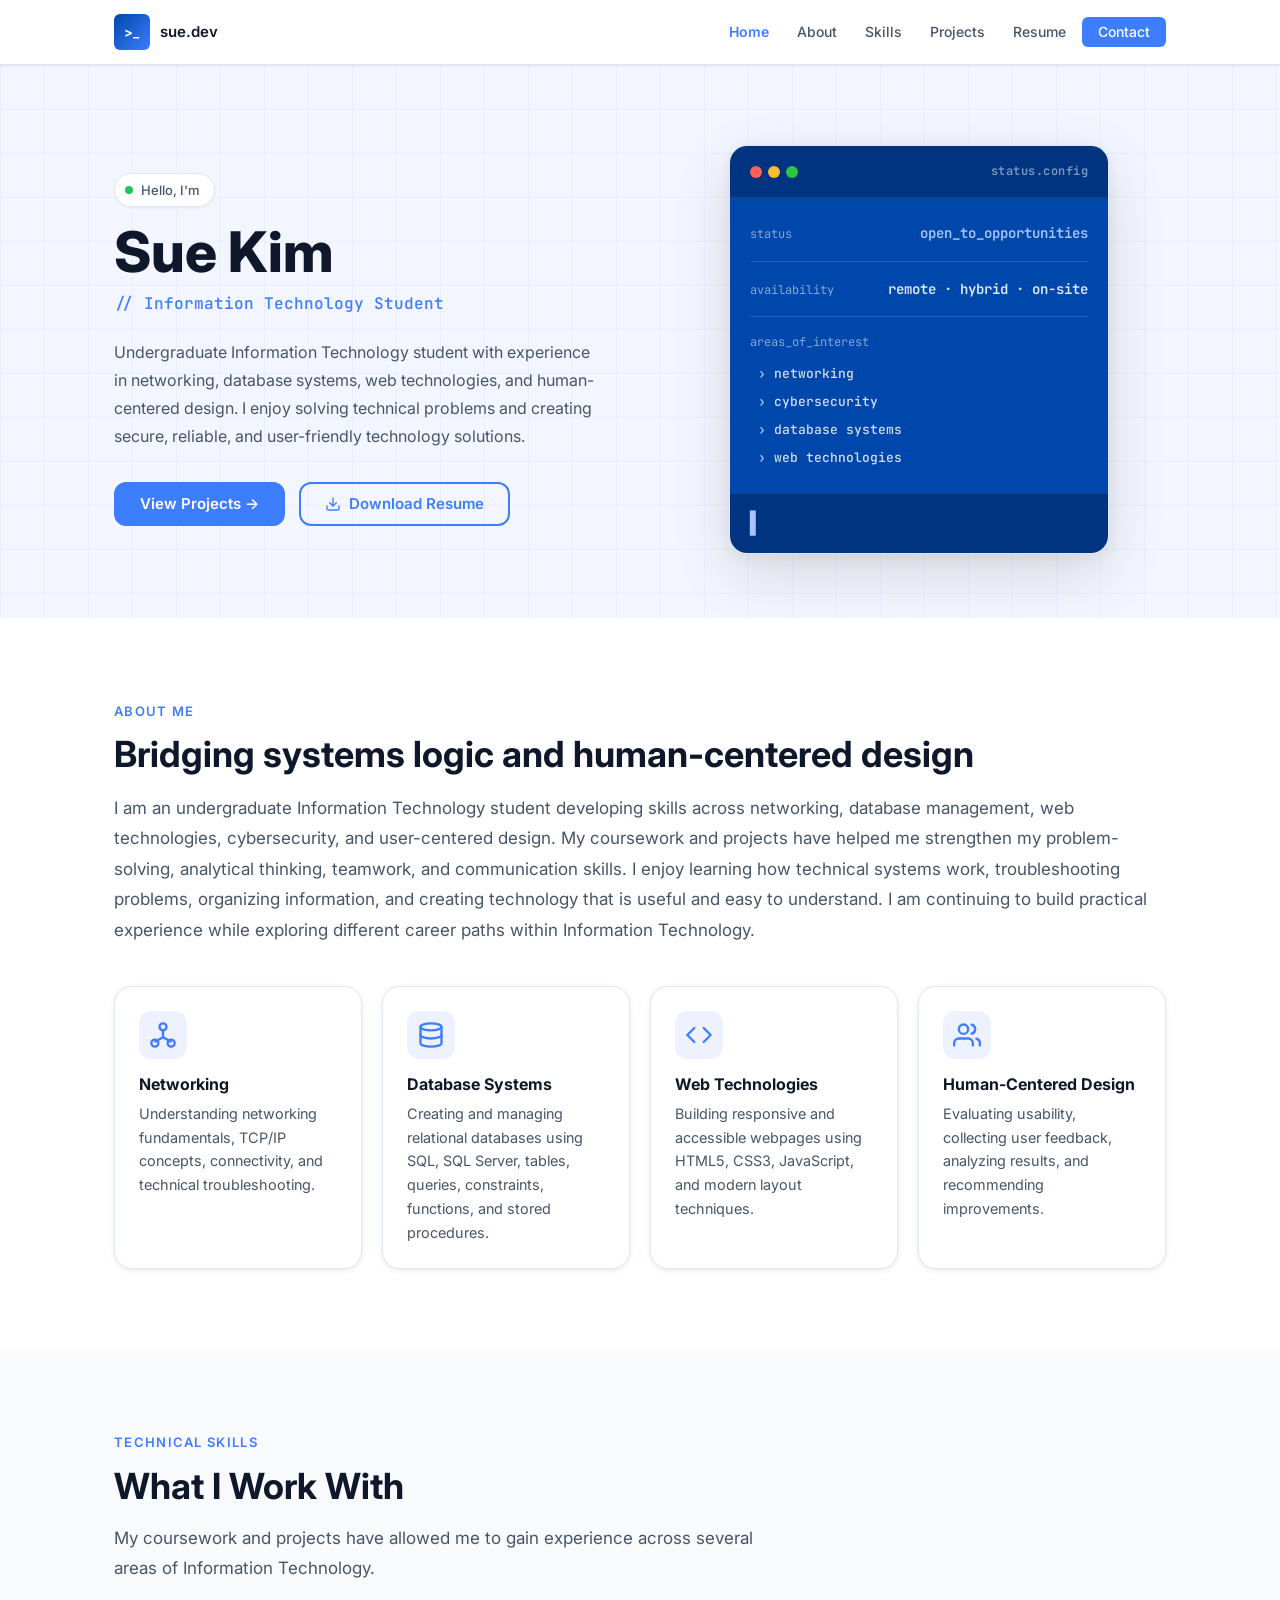
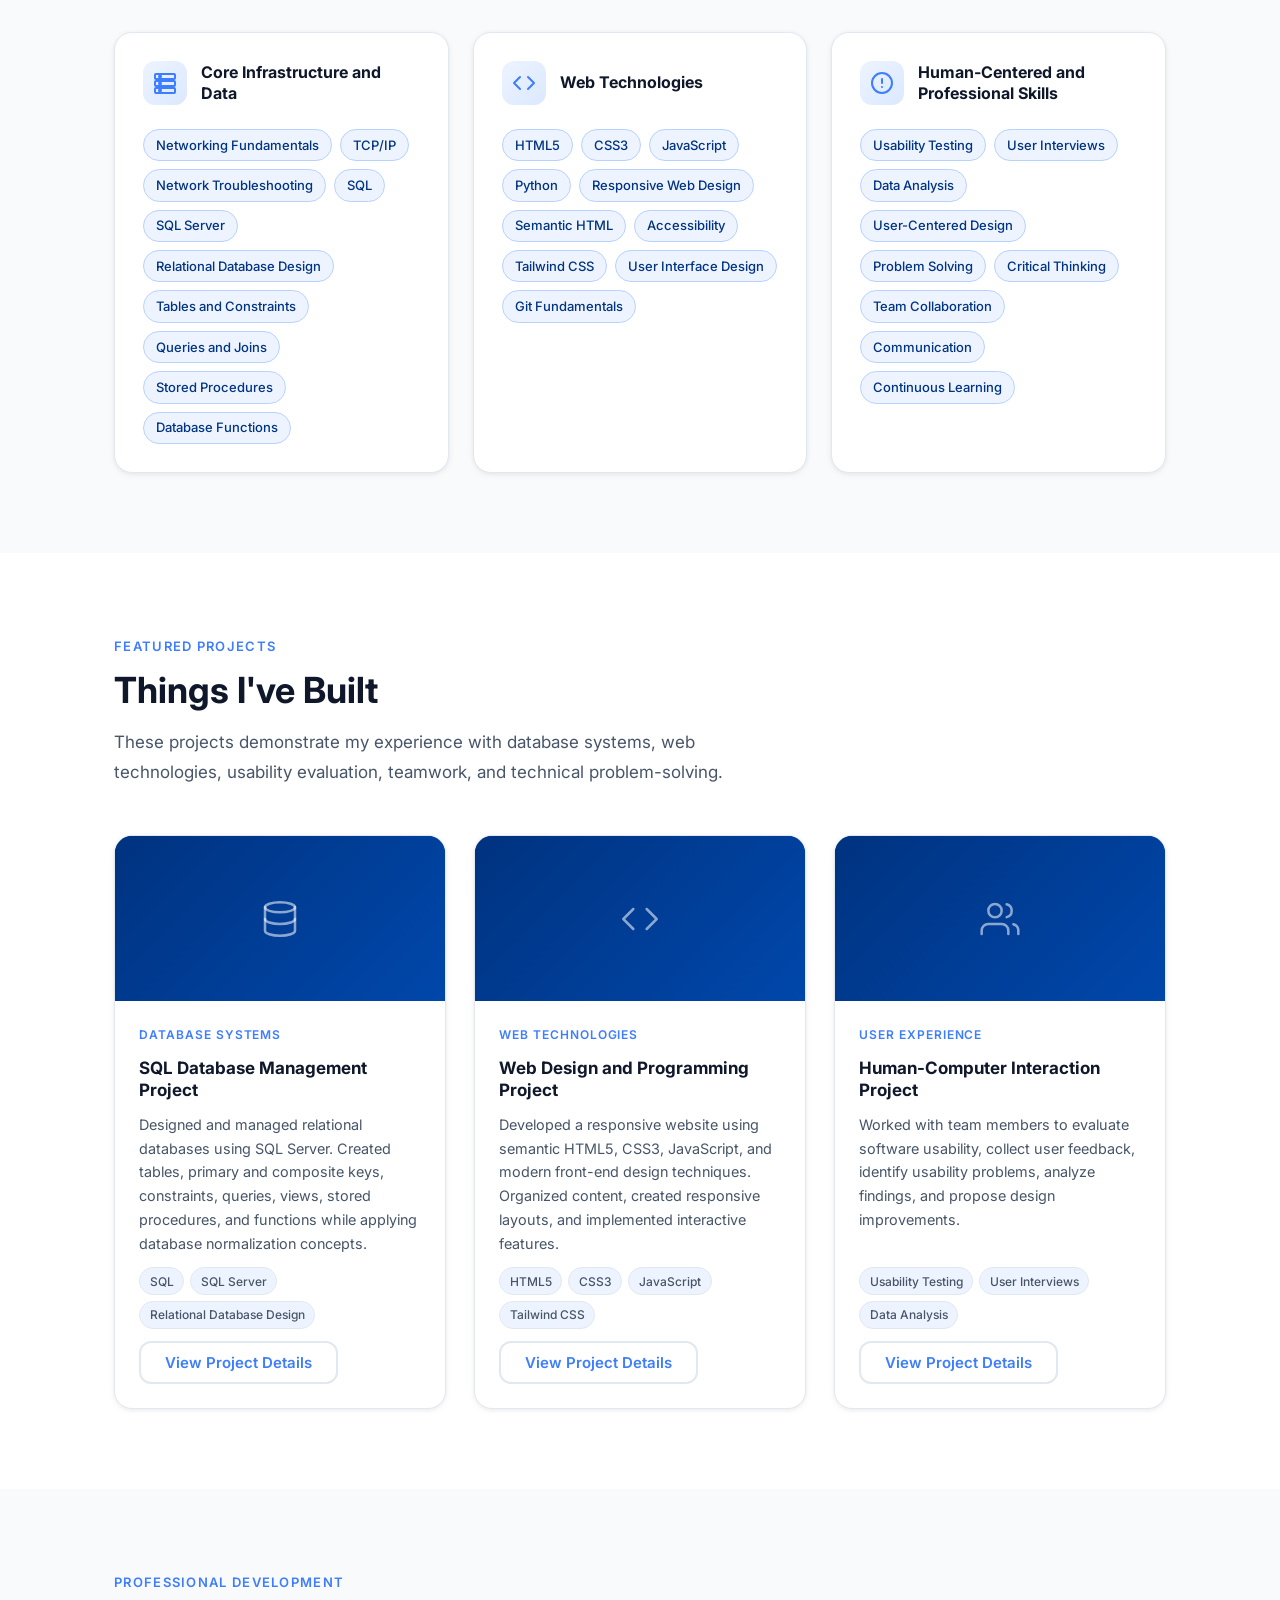
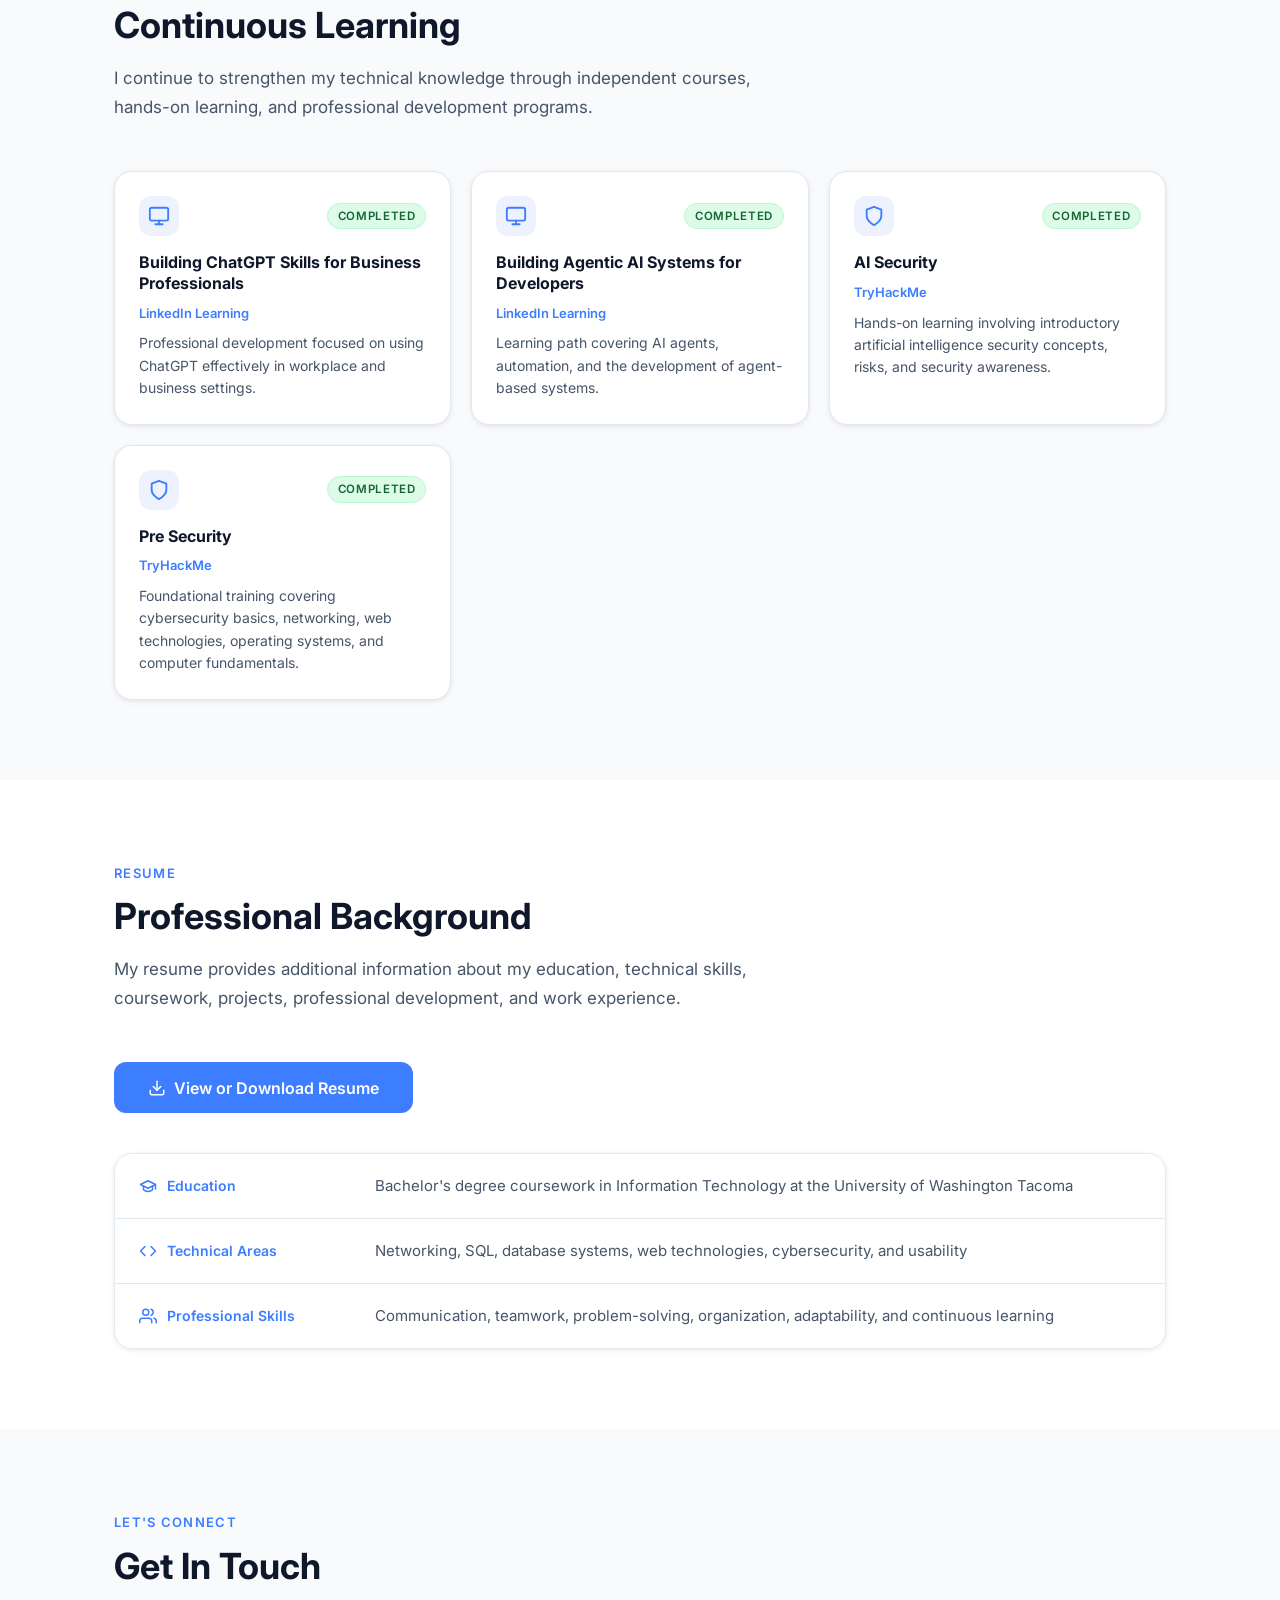
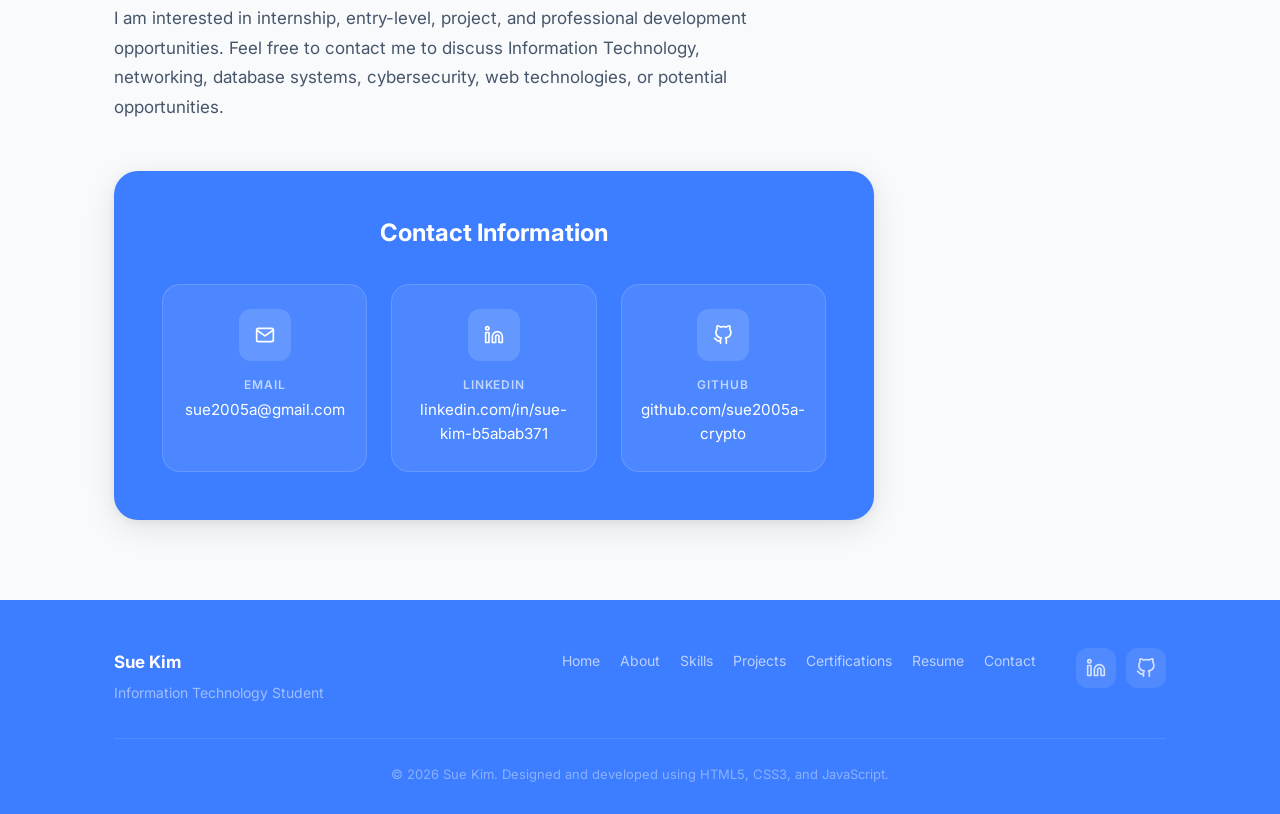
==== commit bddd785b: "Update index.html" ====
--- a/index.html
+++ b/index.html
@@ -259,6 +259,7 @@
               <li class="skill-tag">HTML5</li>
               <li class="skill-tag">CSS3</li>
               <li class="skill-tag">JavaScript</li>
+              <li class="skill-tag">Python</li>
               <li class="skill-tag">Responsive Web Design</li>
               <li class="skill-tag">Semantic HTML</li>
               <li class="skill-tag">Accessibility</li>
@@ -419,202 +420,200 @@
     <!-- ============================================================
          CERTIFICATIONS SECTION
          ============================================================ -->
-<!-- ============================================================
-     CERTIFICATIONS SECTION
-     ============================================================ -->
-<section
-  id="certifications"
-  class="section certifications"
-  aria-labelledby="cert-heading"
->
-  <div class="container">
-
-    <div class="section-label reveal">
-      Professional Development
-    </div>
-
-    <h2 id="cert-heading" class="section-title reveal">
-      Continuous Learning
-    </h2>
-
-    <p class="section-intro reveal">
-      I continue to strengthen my technical knowledge through independent
-      courses, hands-on learning, and professional development programs.
-    </p>
-
-    <div class="cert-grid">
-
-      <!-- LinkedIn Learning: ChatGPT -->
-      <article
-        class="cert-card reveal"
-        aria-labelledby="cert-chatgpt"
-      >
-        <div class="cert-card__header">
-          <div class="cert-card__icon" aria-hidden="true">
-            <svg
-              xmlns="http://www.w3.org/2000/svg"
-              width="22"
-              height="22"
-              viewBox="0 0 24 24"
-              fill="none"
-              stroke="currentColor"
-              stroke-width="2"
-              stroke-linecap="round"
-              stroke-linejoin="round"
-            >
-              <rect x="2" y="3" width="20" height="14" rx="2" />
-              <path d="M8 21h8" />
-              <path d="M12 17v4" />
-            </svg>
-          </div>
-
-          <span class="cert-badge cert-badge--completed">
-            Completed
-          </span>
-        </div>
-
-        <h3 id="cert-chatgpt" class="cert-card__title">
-          Building ChatGPT Skills for Business Professionals
-        </h3>
-
-        <p class="cert-card__org">
-          LinkedIn Learning
+
+    <section
+      id="certifications"
+      class="section certifications"
+      aria-labelledby="cert-heading"
+    >
+      <div class="container">
+    
+        <div class="section-label reveal">
+          Professional Development
+        </div>
+    
+        <h2 id="cert-heading" class="section-title reveal">
+          Continuous Learning
+        </h2>
+    
+        <p class="section-intro reveal">
+          I continue to strengthen my technical knowledge through independent
+          courses, hands-on learning, and professional development programs.
         </p>
-
-        <p class="cert-card__desc">
-          Professional development focused on using ChatGPT effectively
-          in workplace and business settings.
-        </p>
-      </article>
-
-      <!-- LinkedIn Learning: Agentic AI -->
-      <article
-        class="cert-card reveal"
-        aria-labelledby="cert-agentic-ai"
-      >
-        <div class="cert-card__header">
-          <div class="cert-card__icon" aria-hidden="true">
-            <svg
-              xmlns="http://www.w3.org/2000/svg"
-              width="22"
-              height="22"
-              viewBox="0 0 24 24"
-              fill="none"
-              stroke="currentColor"
-              stroke-width="2"
-              stroke-linecap="round"
-              stroke-linejoin="round"
-            >
-              <rect x="2" y="3" width="20" height="14" rx="2" />
-              <path d="M8 21h8" />
-              <path d="M12 17v4" />
-            </svg>
-          </div>
-
-          <span class="cert-badge cert-badge--completed">
-            Completed
-          </span>
-        </div>
-
-        <h3 id="cert-agentic-ai" class="cert-card__title">
-          Building Agentic AI Systems for Developers
-        </h3>
-
-        <p class="cert-card__org">
-          LinkedIn Learning
-        </p>
-
-        <p class="cert-card__desc">
-          Learning path covering AI agents, automation, and the
-          development of agent-based systems.
-        </p>
-      </article>
-
-      <!-- TryHackMe: AI Security -->
-      <article
-        class="cert-card reveal"
-        aria-labelledby="cert-ai-security"
-      >
-        <div class="cert-card__header">
-          <div class="cert-card__icon" aria-hidden="true">
-            <svg
-              xmlns="http://www.w3.org/2000/svg"
-              width="22"
-              height="22"
-              viewBox="0 0 24 24"
-              fill="none"
-              stroke="currentColor"
-              stroke-width="2"
-              stroke-linecap="round"
-              stroke-linejoin="round"
-            >
-              <path d="M12 22s8-4 8-10V5l-8-3-8 3v7c0 6 8 10 8 10z" />
-            </svg>
-          </div>
-
-          <span class="cert-badge cert-badge--completed">
-            Completed
-          </span>
-        </div>
-
-        <h3 id="cert-ai-security" class="cert-card__title">
-          AI Security
-        </h3>
-
-        <p class="cert-card__org">
-          TryHackMe
-        </p>
-
-        <p class="cert-card__desc">
-          Hands-on learning involving introductory artificial intelligence
-          security concepts, risks, and security awareness.
-        </p>
-      </article>
-
-      <!-- TryHackMe: Pre Security -->
-      <article
-        class="cert-card reveal"
-        aria-labelledby="cert-pre-security"
-      >
-        <div class="cert-card__header">
-          <div class="cert-card__icon" aria-hidden="true">
-            <svg
-              xmlns="http://www.w3.org/2000/svg"
-              width="22"
-              height="22"
-              viewBox="0 0 24 24"
-              fill="none"
-              stroke="currentColor"
-              stroke-width="2"
-              stroke-linecap="round"
-              stroke-linejoin="round"
-            >
-              <path d="M12 22s8-4 8-10V5l-8-3-8 3v7c0 6 8 10 8 10z" />
-            </svg>
-          </div>
-
-          <span class="cert-badge cert-badge--completed">
-            Completed
-          </span>
-        </div>
-
-        <h3 id="cert-pre-security" class="cert-card__title">
-          Pre Security
-        </h3>
-
-        <p class="cert-card__org">
-          TryHackMe
-        </p>
-
-        <p class="cert-card__desc">
-          Foundational training covering cybersecurity basics, networking,
-          web technologies, operating systems, and computer fundamentals.
-        </p>
-      </article>
-
-    </div>
-  </div>
-</section>
+    
+        <div class="cert-grid">
+    
+          <!-- LinkedIn Learning: ChatGPT -->
+          <article
+            class="cert-card reveal"
+            aria-labelledby="cert-chatgpt"
+          >
+            <div class="cert-card__header">
+              <div class="cert-card__icon" aria-hidden="true">
+                <svg
+                  xmlns="http://www.w3.org/2000/svg"
+                  width="22"
+                  height="22"
+                  viewBox="0 0 24 24"
+                  fill="none"
+                  stroke="currentColor"
+                  stroke-width="2"
+                  stroke-linecap="round"
+                  stroke-linejoin="round"
+                >
+                  <rect x="2" y="3" width="20" height="14" rx="2" />
+                  <path d="M8 21h8" />
+                  <path d="M12 17v4" />
+                </svg>
+              </div>
+    
+              <span class="cert-badge cert-badge--completed">
+                Completed
+              </span>
+            </div>
+    
+            <h3 id="cert-chatgpt" class="cert-card__title">
+              Building ChatGPT Skills for Business Professionals
+            </h3>
+    
+            <p class="cert-card__org">
+              LinkedIn Learning
+            </p>
+    
+            <p class="cert-card__desc">
+              Professional development focused on using ChatGPT effectively
+              in workplace and business settings.
+            </p>
+          </article>
+    
+          <!-- LinkedIn Learning: Agentic AI -->
+          <article
+            class="cert-card reveal"
+            aria-labelledby="cert-agentic-ai"
+          >
+            <div class="cert-card__header">
+              <div class="cert-card__icon" aria-hidden="true">
+                <svg
+                  xmlns="http://www.w3.org/2000/svg"
+                  width="22"
+                  height="22"
+                  viewBox="0 0 24 24"
+                  fill="none"
+                  stroke="currentColor"
+                  stroke-width="2"
+                  stroke-linecap="round"
+                  stroke-linejoin="round"
+                >
+                  <rect x="2" y="3" width="20" height="14" rx="2" />
+                  <path d="M8 21h8" />
+                  <path d="M12 17v4" />
+                </svg>
+              </div>
+    
+              <span class="cert-badge cert-badge--completed">
+                Completed
+              </span>
+            </div>
+    
+            <h3 id="cert-agentic-ai" class="cert-card__title">
+              Building Agentic AI Systems for Developers
+            </h3>
+    
+            <p class="cert-card__org">
+              LinkedIn Learning
+            </p>
+    
+            <p class="cert-card__desc">
+              Learning path covering AI agents, automation, and the
+              development of agent-based systems.
+            </p>
+          </article>
+    
+          <!-- TryHackMe: AI Security -->
+          <article
+            class="cert-card reveal"
+            aria-labelledby="cert-ai-security"
+          >
+            <div class="cert-card__header">
+              <div class="cert-card__icon" aria-hidden="true">
+                <svg
+                  xmlns="http://www.w3.org/2000/svg"
+                  width="22"
+                  height="22"
+                  viewBox="0 0 24 24"
+                  fill="none"
+                  stroke="currentColor"
+                  stroke-width="2"
+                  stroke-linecap="round"
+                  stroke-linejoin="round"
+                >
+                  <path d="M12 22s8-4 8-10V5l-8-3-8 3v7c0 6 8 10 8 10z" />
+                </svg>
+              </div>
+    
+              <span class="cert-badge cert-badge--completed">
+                Completed
+              </span>
+            </div>
+    
+            <h3 id="cert-ai-security" class="cert-card__title">
+              AI Security
+            </h3>
+    
+            <p class="cert-card__org">
+              TryHackMe
+            </p>
+    
+            <p class="cert-card__desc">
+              Hands-on learning involving introductory artificial intelligence
+              security concepts, risks, and security awareness.
+            </p>
+          </article>
+    
+          <!-- TryHackMe: Pre Security -->
+          <article
+            class="cert-card reveal"
+            aria-labelledby="cert-pre-security"
+          >
+            <div class="cert-card__header">
+              <div class="cert-card__icon" aria-hidden="true">
+                <svg
+                  xmlns="http://www.w3.org/2000/svg"
+                  width="22"
+                  height="22"
+                  viewBox="0 0 24 24"
+                  fill="none"
+                  stroke="currentColor"
+                  stroke-width="2"
+                  stroke-linecap="round"
+                  stroke-linejoin="round"
+                >
+                  <path d="M12 22s8-4 8-10V5l-8-3-8 3v7c0 6 8 10 8 10z" />
+                </svg>
+              </div>
+    
+              <span class="cert-badge cert-badge--completed">
+                Completed
+              </span>
+            </div>
+    
+            <h3 id="cert-pre-security" class="cert-card__title">
+              Pre Security
+            </h3>
+    
+            <p class="cert-card__org">
+              TryHackMe
+            </p>
+    
+            <p class="cert-card__desc">
+              Foundational training covering cybersecurity basics, networking,
+              web technologies, operating systems, and computer fundamentals.
+            </p>
+          </article>
+    
+        </div>
+      </div>
+    </section>
 
     <!-- ============================================================
          RESUME SECTION
@@ -646,7 +645,7 @@
                   <svg xmlns="http://www.w3.org/2000/svg" width="18" height="18" viewBox="0 0 24 24" fill="none" stroke="currentColor" stroke-width="2" stroke-linecap="round" stroke-linejoin="round" aria-hidden="true"><path d="M22 10v6M2 10l10-5 10 5-10 5z"/><path d="M6 12v5c3 3 9 3 12 0v-5"/></svg>
                   Education
                 </dt>
-                <dd class="resume-summary__value">Bachelor's degree coursework in Information Technology</dd>
+                <dd class="resume-summary__value">Bachelor's degree coursework in Information Technology at the University of Washington Tacoma</dd>
               </div>
               <div class="resume-summary__item">
                 <dt class="resume-summary__label">
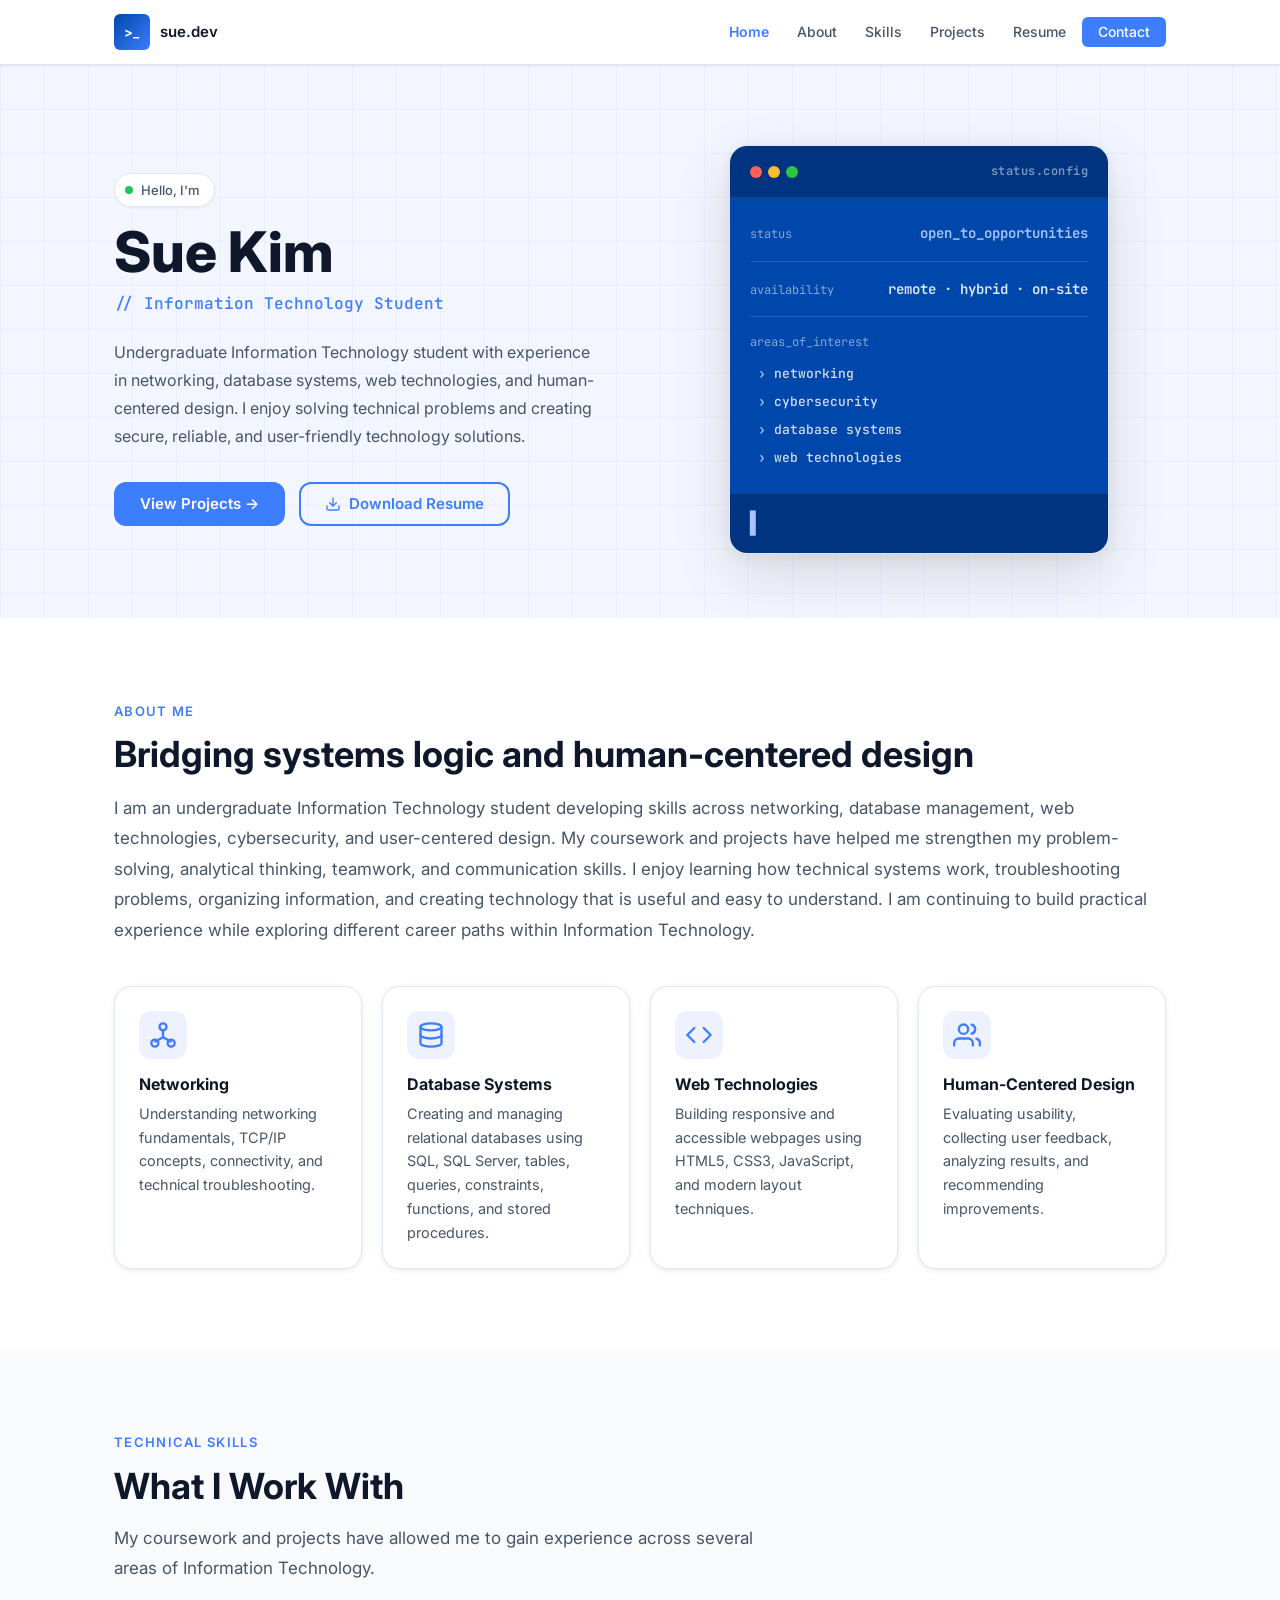
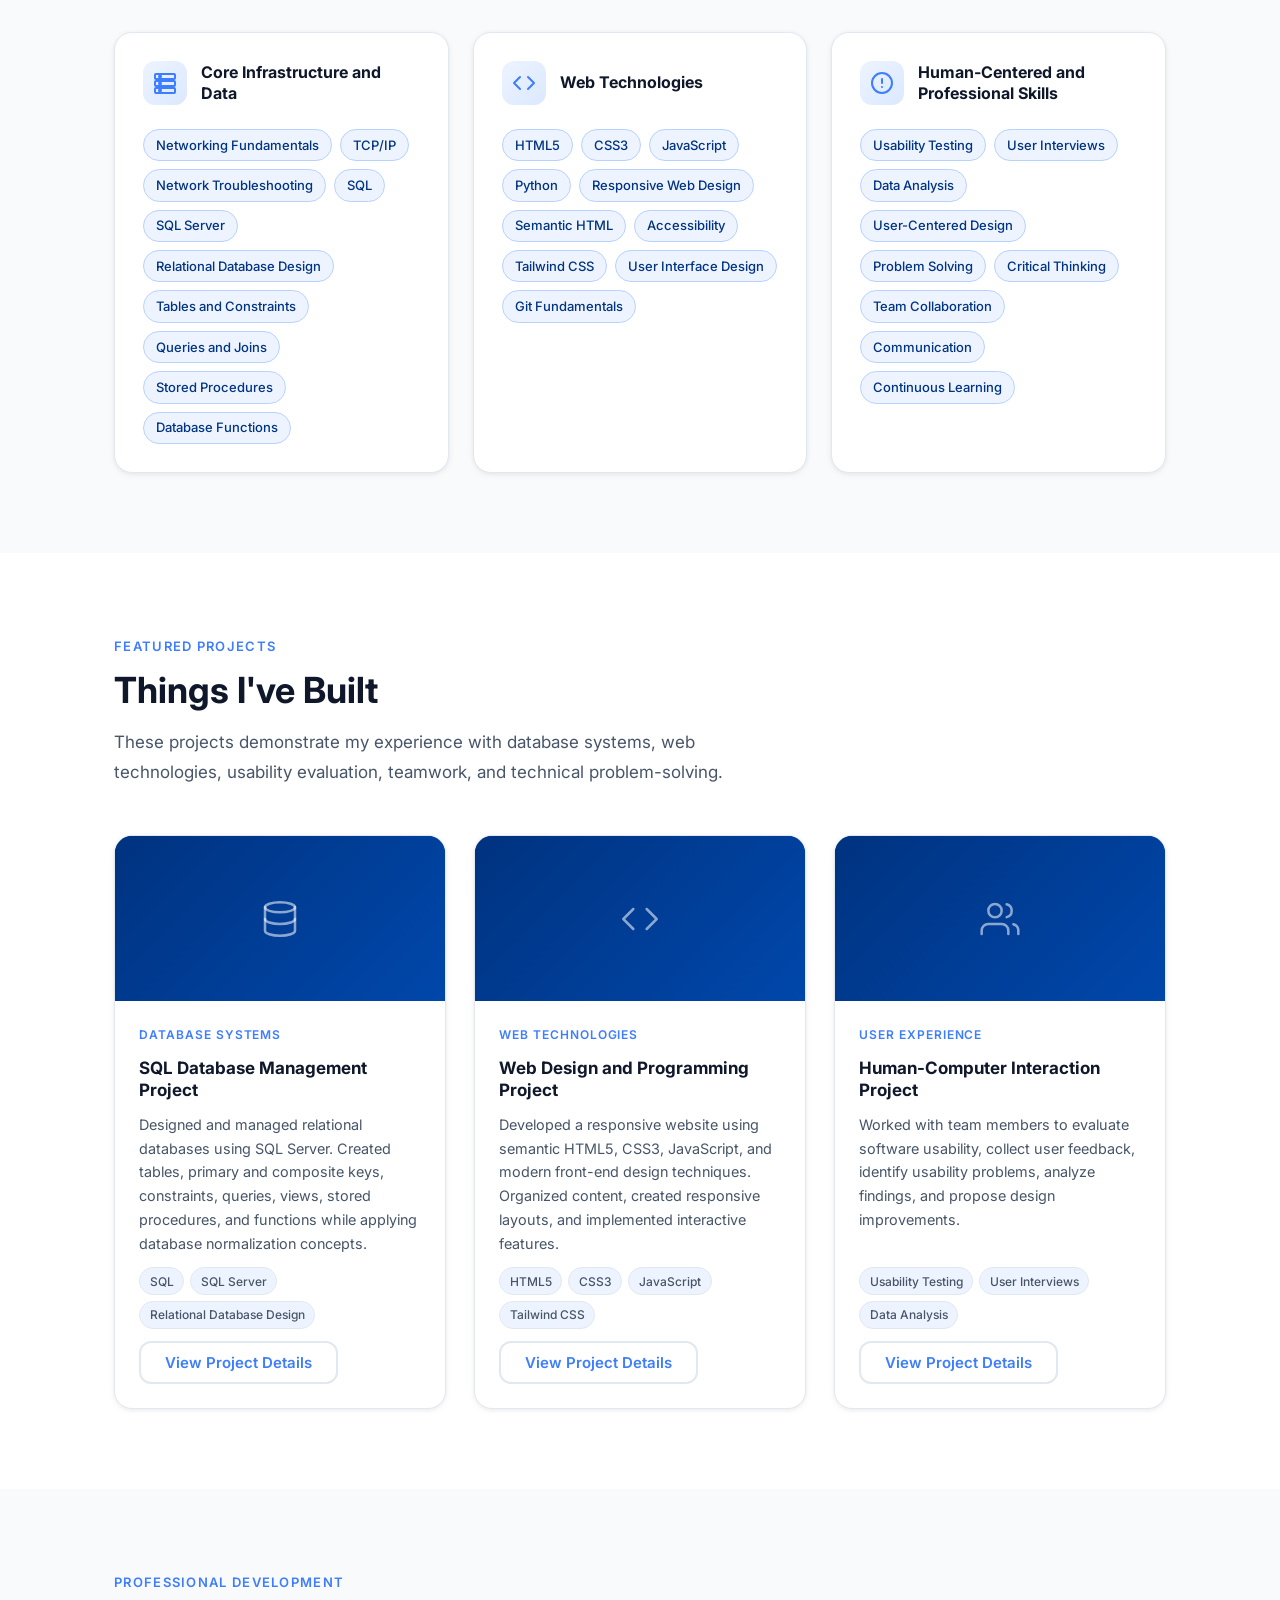
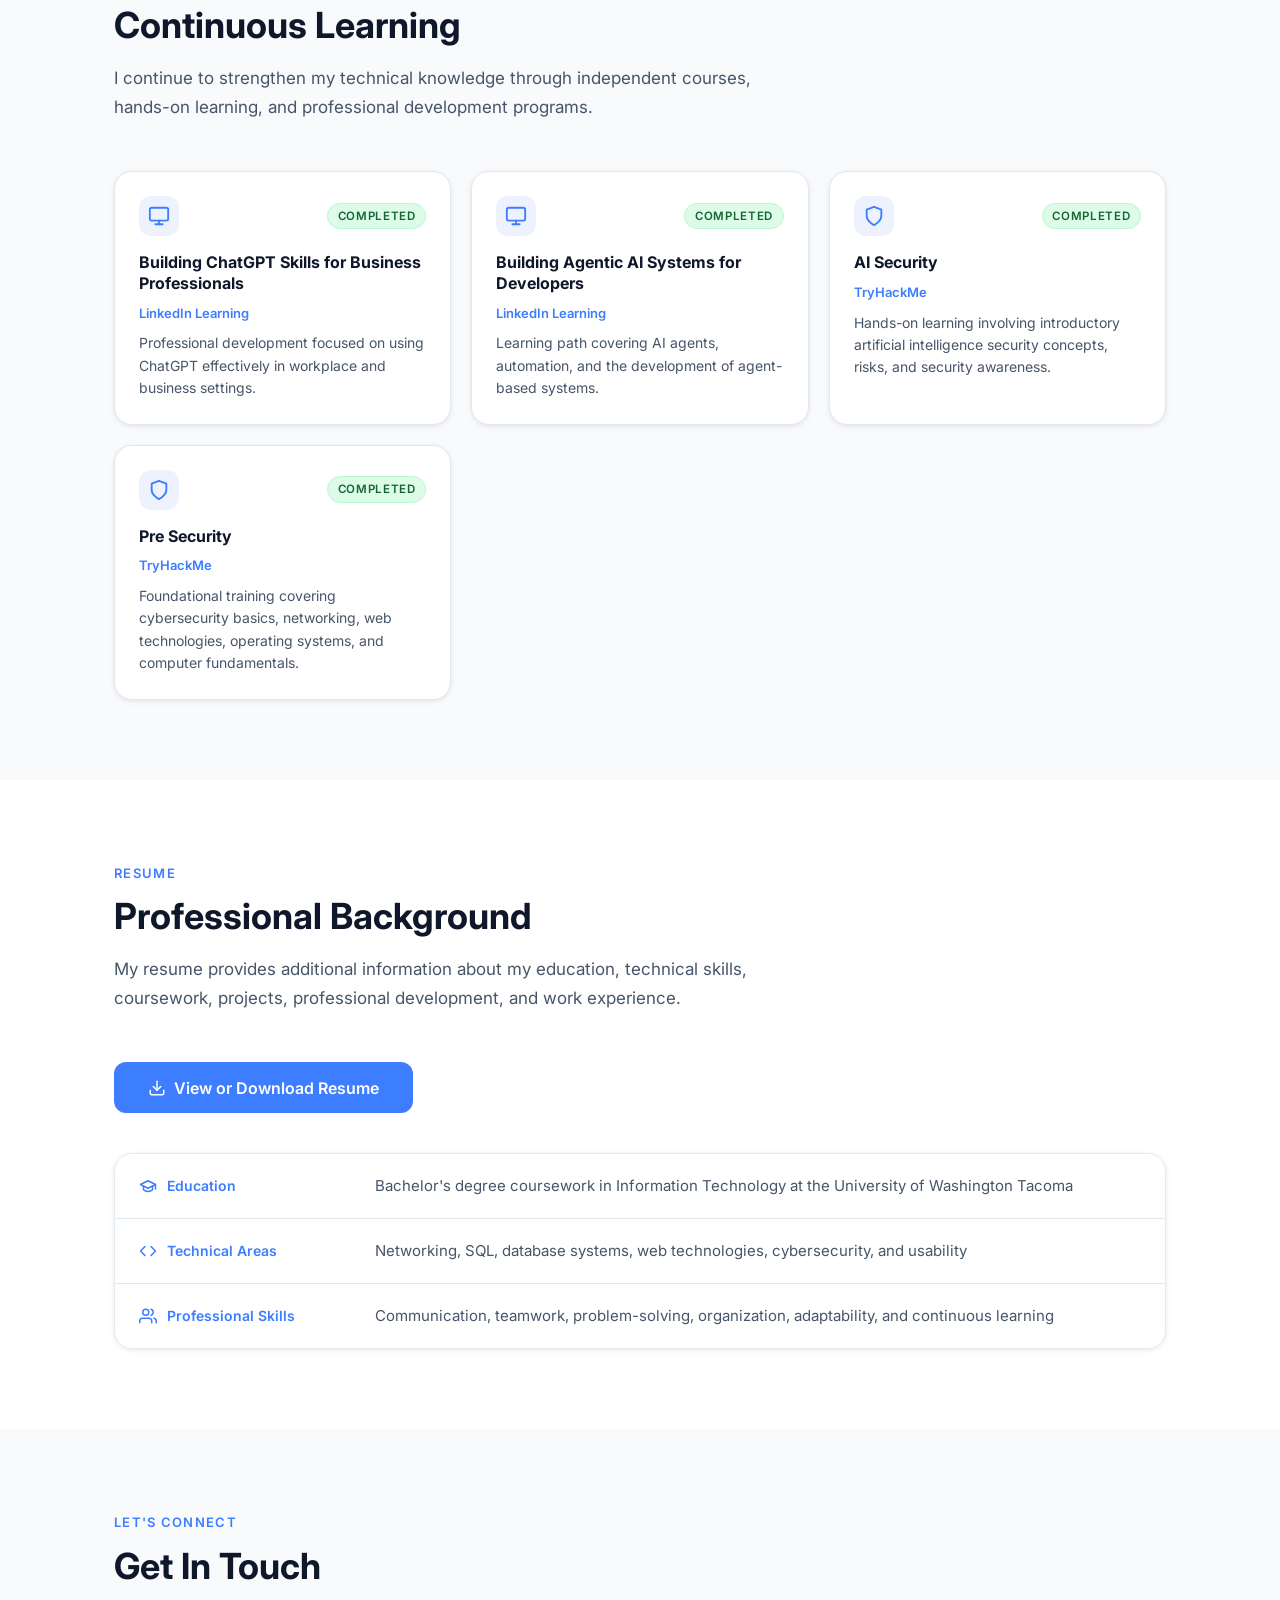
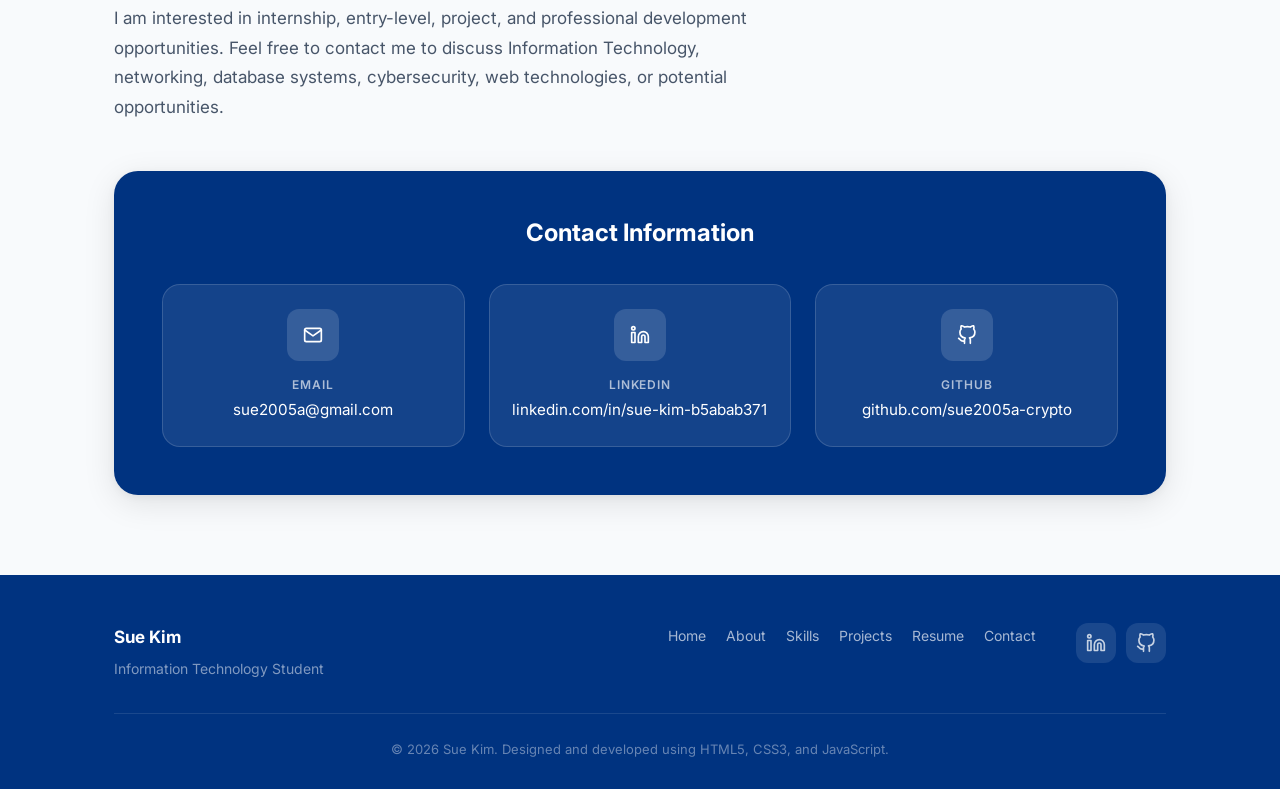
==== commit cc7b7761: "Update index.html" ====
--- a/index.html
+++ b/index.html
@@ -751,7 +751,6 @@
             <li><a href="#about" class="footer-link">About</a></li>
             <li><a href="#skills" class="footer-link">Skills</a></li>
             <li><a href="#projects" class="footer-link">Projects</a></li>
-            <li><a href="#certifications" class="footer-link">Certifications</a></li>
             <li><a href="#resume" class="footer-link">Resume</a></li>
             <li><a href="#contact" class="footer-link">Contact</a></li>
           </ul>
--- a/styles.css
+++ b/styles.css
@@ -1316,12 +1316,12 @@
 
 .contact-info {
   width: 100%;
-  max-width: 760px;
+  max-width: none;
 }
 
 .contact-info__card {
   width: 100%;
-  background: var(--color-primary-light);
+  background: var(--color-primary-dark);
   border-radius: var(--radius-xl);
   padding: 3rem;
   color: #fff;
@@ -1397,7 +1397,7 @@
    FOOTER
    ============================================================ */
 .site-footer {
-  background: var(--color-primary-light);
+  background: var(--color-primary-dark);
   color: rgba(255, 255, 255, 0.8);
   padding: 3rem 0 1.75rem;
 }
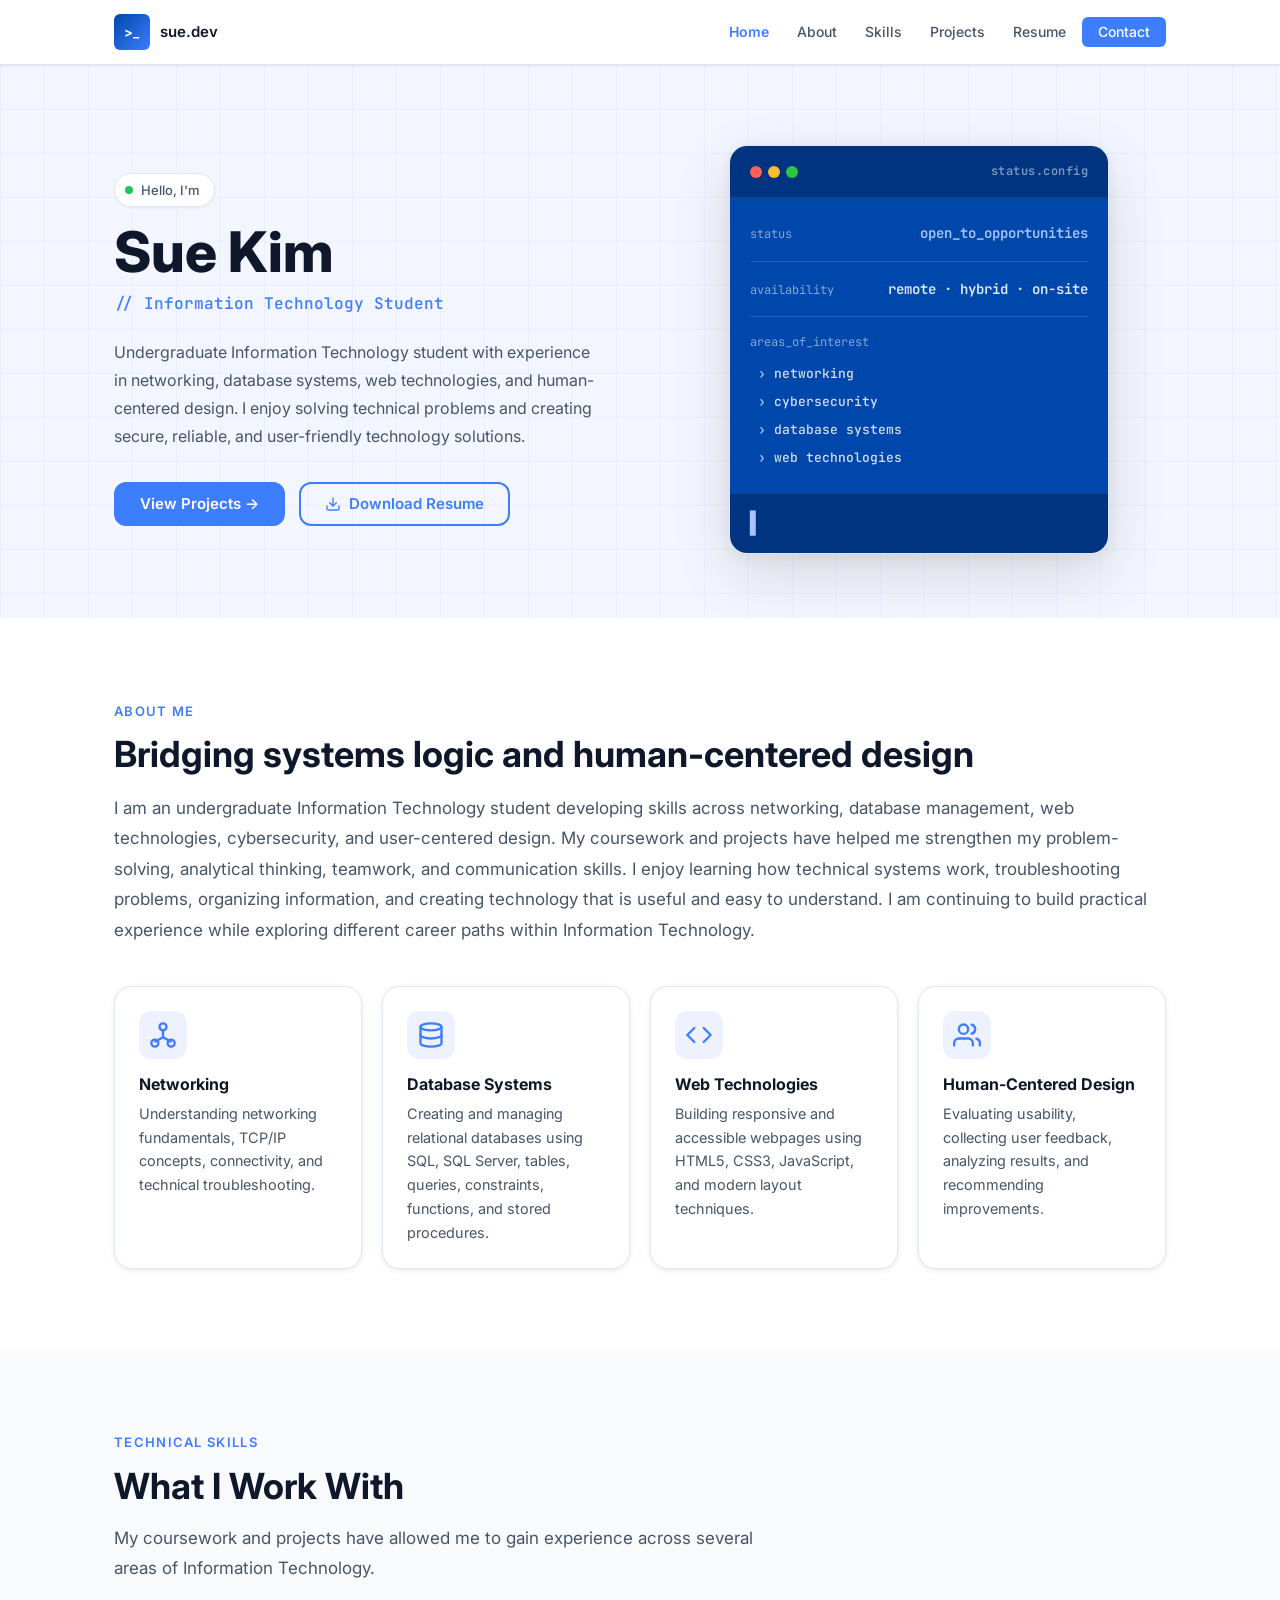
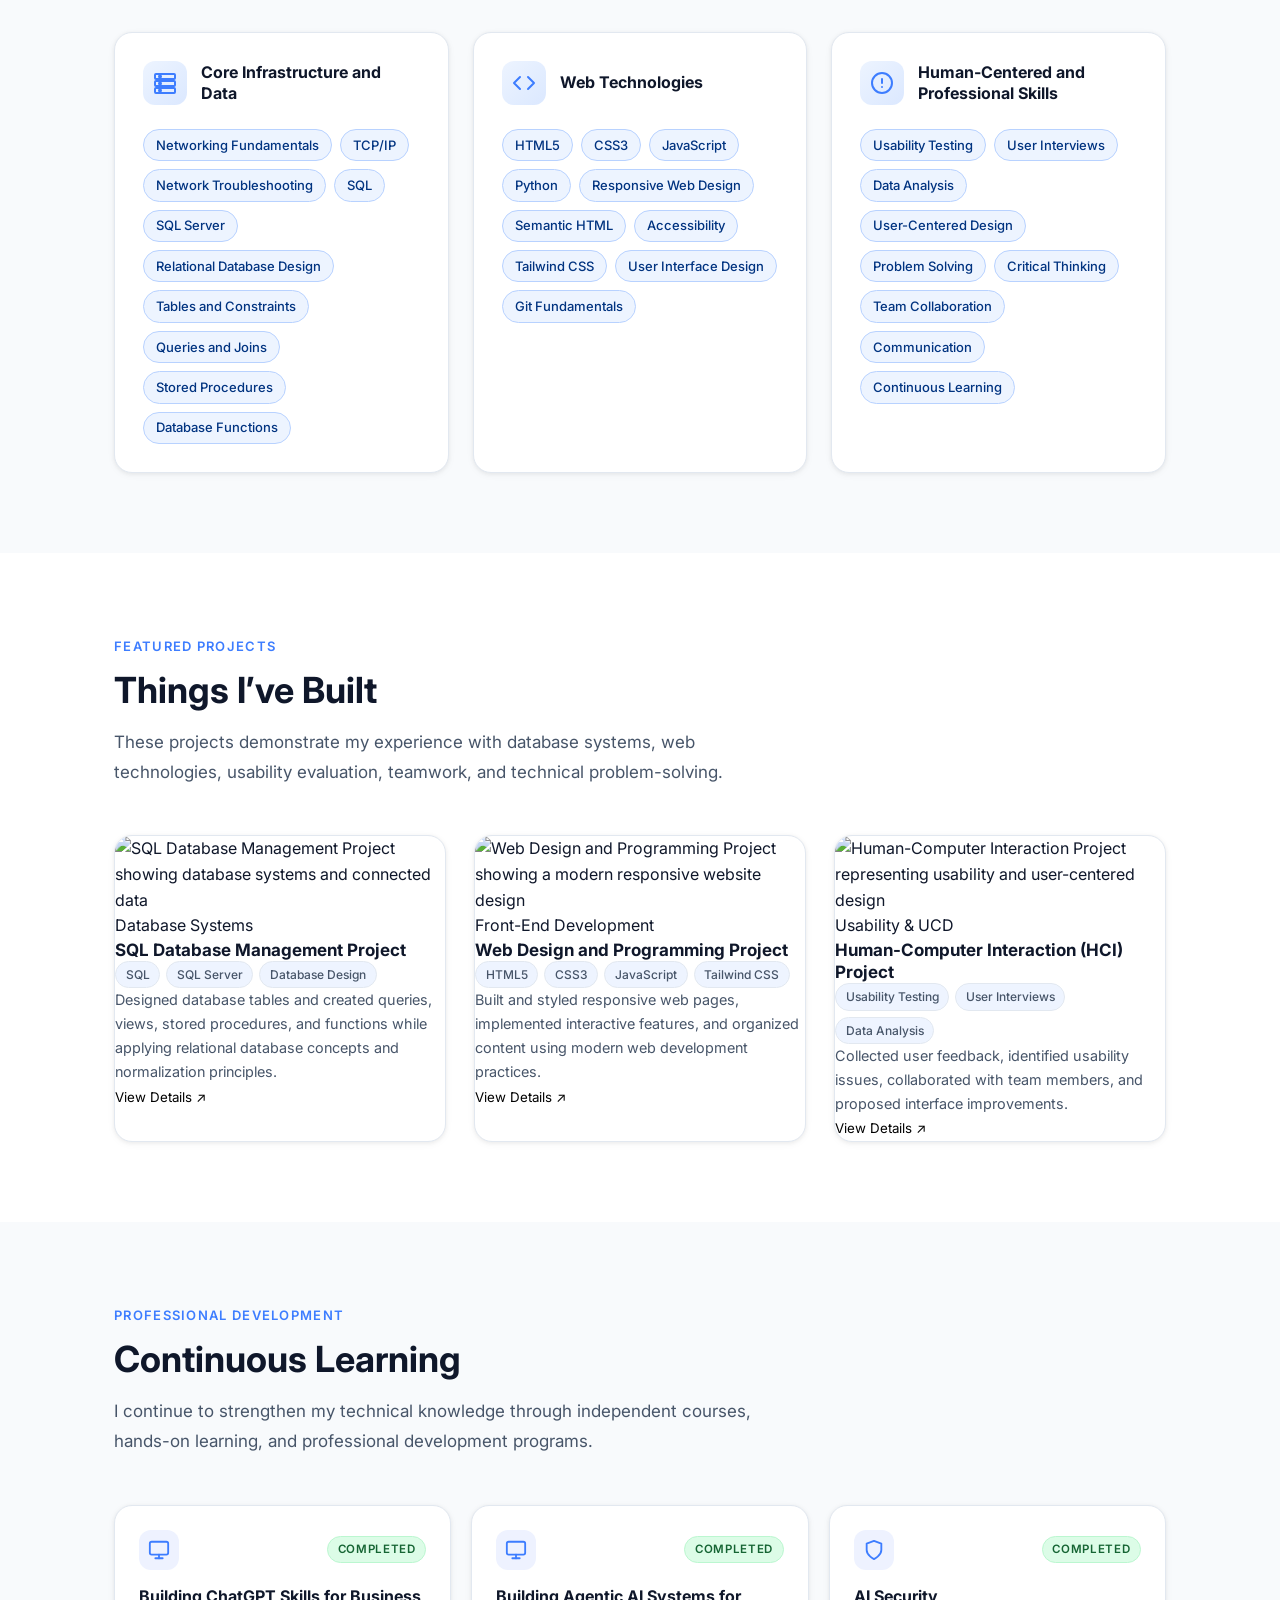
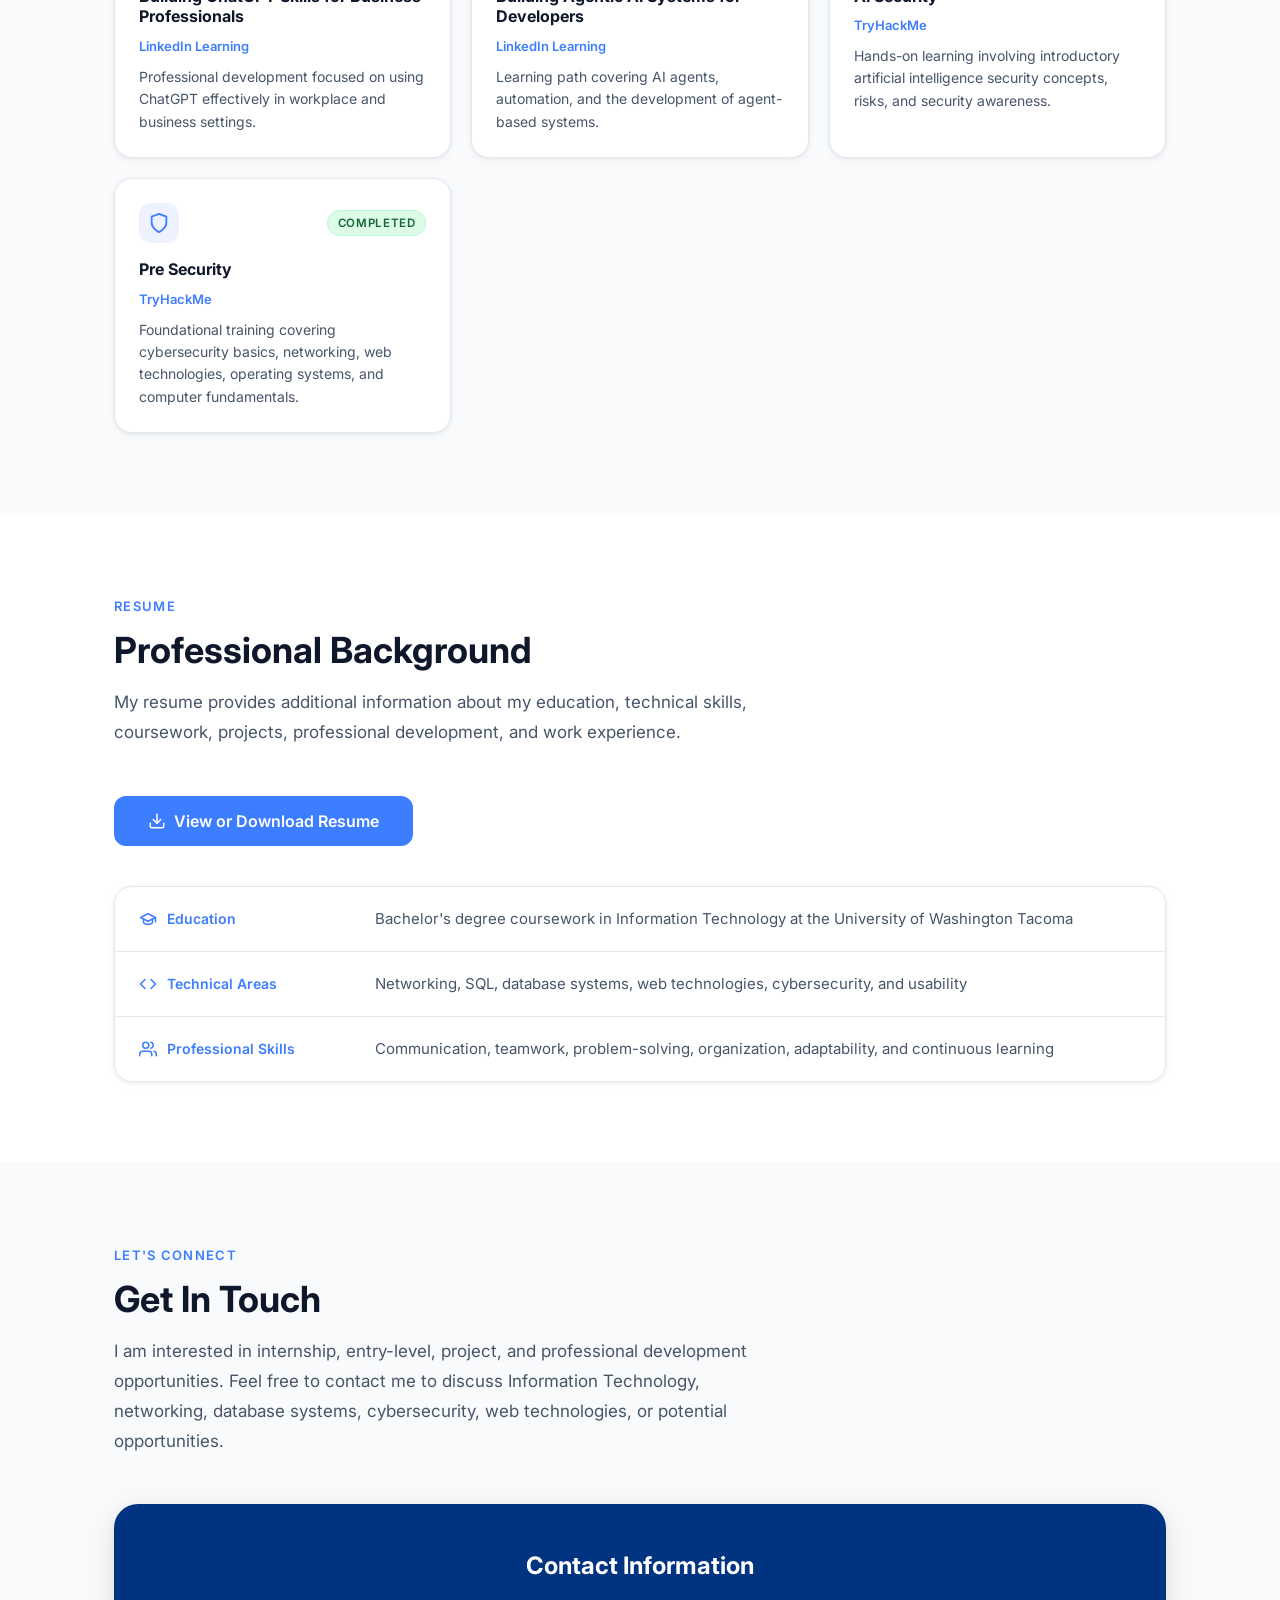
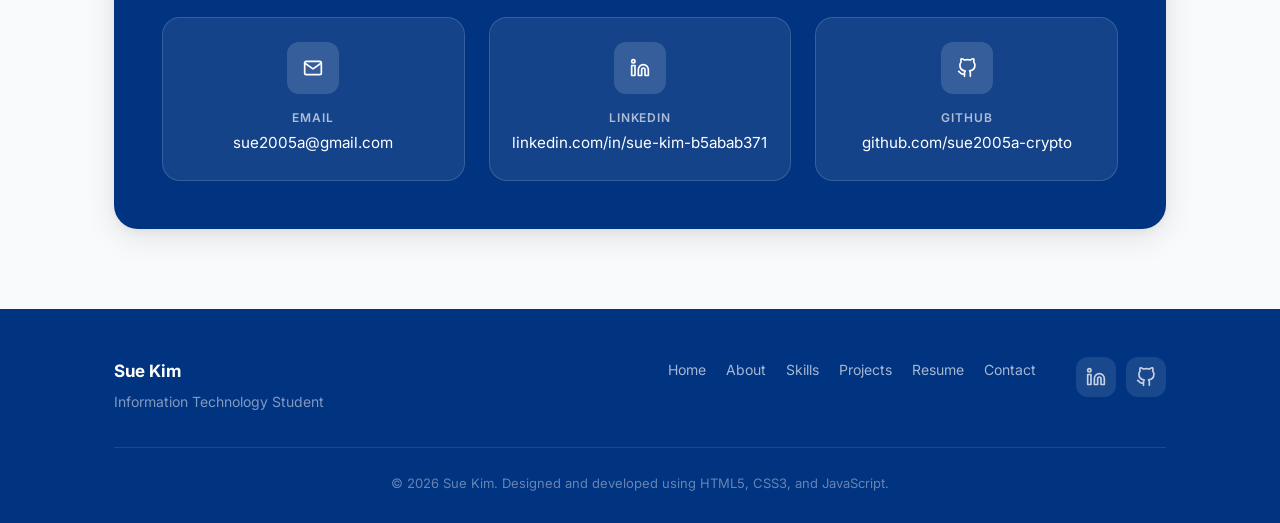
==== commit bb15e12f: "Update index.html" ====
--- a/index.html
+++ b/index.html
@@ -293,129 +293,218 @@
       </div>
     </section>
 
-    <!-- ============================================================
-         PROJECTS SECTION
-         ============================================================ -->
-    <section id="projects" class="section projects" aria-labelledby="projects-heading">
-      <div class="container">
-        <div class="section-label reveal">Featured Projects</div>
-        <h2 id="projects-heading" class="section-title reveal">Things I've Built</h2>
-        <p class="section-intro reveal">These projects demonstrate my experience with database systems, web technologies, usability evaluation, teamwork, and technical problem-solving.</p>
-
-        <div class="projects-grid">
-
-          <!-- Project 1: SQL -->
-          <article class="project-card reveal" aria-labelledby="proj1-title">
-            <div class="project-card__img-wrap">
-              <img
-                src="assets/images/sql-project.svg"
-                alt="SQL Database Management Project — visualization of database tables and relationships"
-                class="project-card__img"
-                width="480"
-                height="240"
-                loading="lazy"
-                onerror="this.style.display='none'; this.nextElementSibling.style.display='flex';"
-              />
-              <div class="project-card__img-fallback" aria-hidden="true">
-                <svg xmlns="http://www.w3.org/2000/svg" width="40" height="40" viewBox="0 0 24 24" fill="none" stroke="currentColor" stroke-width="1.5" stroke-linecap="round" stroke-linejoin="round"><ellipse cx="12" cy="5" rx="9" ry="3"/><path d="M21 12c0 1.66-4 3-9 3s-9-1.34-9-3"/><path d="M3 5v14c0 1.66 4 3 9 3s9-1.34 9-3V5"/></svg>
-              </div>
-            </div>
-            <div class="project-card__body">
-              <span class="project-card__category">Database Systems</span>
-              <h3 id="proj1-title" class="project-card__title">SQL Database Management Project</h3>
-              <p class="project-card__desc">Designed and managed relational databases using SQL Server. Created tables, primary and composite keys, constraints, queries, views, stored procedures, and functions while applying database normalization concepts.</p>
-              <ul class="project-tech-list" role="list" aria-label="Technologies used">
-                <li class="project-tech">SQL</li>
-                <li class="project-tech">SQL Server</li>
-                <li class="project-tech">Relational Database Design</li>
-              </ul>
-              <button
-                class="btn btn--outline project-btn"
-                data-modal="modal-sql"
-                aria-haspopup="dialog"
-                aria-label="View details for SQL Database Management Project"
-              >
-                View Project Details
-              </button>
-            </div>
-          </article>
-
-          <!-- Project 2: Web -->
-          <article class="project-card reveal" aria-labelledby="proj2-title">
-            <div class="project-card__img-wrap">
-              <img
-                src="assets/images/web-project.svg"
-                alt="Web Design and Programming Project — example of responsive web layout"
-                class="project-card__img"
-                width="480"
-                height="240"
-                loading="lazy"
-                onerror="this.style.display='none'; this.nextElementSibling.style.display='flex';"
-              />
-              <div class="project-card__img-fallback" aria-hidden="true">
-                <svg xmlns="http://www.w3.org/2000/svg" width="40" height="40" viewBox="0 0 24 24" fill="none" stroke="currentColor" stroke-width="1.5" stroke-linecap="round" stroke-linejoin="round"><polyline points="16 18 22 12 16 6"/><polyline points="8 6 2 12 8 18"/></svg>
-              </div>
-            </div>
-            <div class="project-card__body">
-              <span class="project-card__category">Web Technologies</span>
-              <h3 id="proj2-title" class="project-card__title">Web Design and Programming Project</h3>
-              <p class="project-card__desc">Developed a responsive website using semantic HTML5, CSS3, JavaScript, and modern front-end design techniques. Organized content, created responsive layouts, and implemented interactive features.</p>
-              <ul class="project-tech-list" role="list" aria-label="Technologies used">
-                <li class="project-tech">HTML5</li>
-                <li class="project-tech">CSS3</li>
-                <li class="project-tech">JavaScript</li>
-                <li class="project-tech">Tailwind CSS</li>
-              </ul>
-              <button
-                class="btn btn--outline project-btn"
-                data-modal="modal-web"
-                aria-haspopup="dialog"
-                aria-label="View details for Web Design and Programming Project"
-              >
-                View Project Details
-              </button>
-            </div>
-          </article>
-
-          <!-- Project 3: HCI -->
-          <article class="project-card reveal" aria-labelledby="proj3-title">
-            <div class="project-card__img-wrap">
-              <img
-                src="assets/images/hci-project.svg"
-                alt="Human-Computer Interaction Project — usability evaluation and user research"
-                class="project-card__img"
-                width="480"
-                height="240"
-                loading="lazy"
-                onerror="this.style.display='none'; this.nextElementSibling.style.display='flex';"
-              />
-              <div class="project-card__img-fallback" aria-hidden="true">
-                <svg xmlns="http://www.w3.org/2000/svg" width="40" height="40" viewBox="0 0 24 24" fill="none" stroke="currentColor" stroke-width="1.5" stroke-linecap="round" stroke-linejoin="round"><path d="M17 21v-2a4 4 0 0 0-4-4H5a4 4 0 0 0-4 4v2"/><circle cx="9" cy="7" r="4"/><path d="M23 21v-2a4 4 0 0 0-3-3.87"/><path d="M16 3.13a4 4 0 0 1 0 7.75"/></svg>
-              </div>
-            </div>
-            <div class="project-card__body">
-              <span class="project-card__category">User Experience</span>
-              <h3 id="proj3-title" class="project-card__title">Human-Computer Interaction Project</h3>
-              <p class="project-card__desc">Worked with team members to evaluate software usability, collect user feedback, identify usability problems, analyze findings, and propose design improvements.</p>
-              <ul class="project-tech-list" role="list" aria-label="Methods used">
-                <li class="project-tech">Usability Testing</li>
-                <li class="project-tech">User Interviews</li>
-                <li class="project-tech">Data Analysis</li>
-              </ul>
-              <button
-                class="btn btn--outline project-btn"
-                data-modal="modal-hci"
-                aria-haspopup="dialog"
-                aria-label="View details for Human-Computer Interaction Project"
-              >
-                View Project Details
-              </button>
-            </div>
-          </article>
-
-        </div>
-      </div>
-    </section>
+<!-- ============================================================
+     PROJECTS SECTION
+     ============================================================ -->
+<section
+  id="projects"
+  class="section projects"
+  aria-labelledby="projects-heading"
+>
+  <div class="container">
+
+    <div class="section-label reveal">
+      Featured Projects
+    </div>
+
+    <h2 id="projects-heading" class="section-title reveal">
+      Things I’ve Built
+    </h2>
+
+    <p class="section-intro reveal">
+      These projects demonstrate my experience with database systems,
+      web technologies, usability evaluation, teamwork, and technical
+      problem-solving.
+    </p>
+
+    <div class="projects-grid">
+
+      <!-- ========================================================
+           PROJECT 1: SQL DATABASE
+           ======================================================== -->
+      <article
+        class="project-card reveal"
+        aria-labelledby="project-sql-title"
+      >
+
+        <div class="project-card__image-wrapper">
+          <img
+            src="assets/images/sql-project.jpg"
+            alt="SQL Database Management Project showing database systems and connected data"
+            class="project-card__image"
+            loading="lazy"
+          >
+
+          <span class="project-card__image-label">
+            Database Systems
+          </span>
+        </div>
+
+        <div class="project-card__content">
+
+          <h3
+            id="project-sql-title"
+            class="project-card__title"
+          >
+            SQL Database Management Project
+          </h3>
+
+          <ul
+            class="project-tech-list"
+            role="list"
+            aria-label="SQL project technologies"
+          >
+            <li class="project-tech">SQL</li>
+            <li class="project-tech">SQL Server</li>
+            <li class="project-tech">Database Design</li>
+          </ul>
+
+          <p class="project-card__desc">
+            Designed database tables and created queries, views, stored
+            procedures, and functions while applying relational database
+            concepts and normalization principles.
+          </p>
+
+          <button
+            type="button"
+            class="project-card__link"
+            data-modal="modal-sql"
+            aria-haspopup="dialog"
+            aria-label="View details for the SQL Database Management Project"
+          >
+            View Details
+            <span aria-hidden="true">↗</span>
+          </button>
+
+        </div>
+      </article>
+
+
+      <!-- ========================================================
+           PROJECT 2: WEB DESIGN
+           ======================================================== -->
+      <article
+        class="project-card reveal"
+        aria-labelledby="project-web-title"
+      >
+
+        <div class="project-card__image-wrapper">
+          <img
+            src="assets/images/web-project.jpg"
+            alt="Web Design and Programming Project showing a modern responsive website design"
+            class="project-card__image"
+            loading="lazy"
+          >
+
+          <span class="project-card__image-label">
+            Front-End Development
+          </span>
+        </div>
+
+        <div class="project-card__content">
+
+          <h3
+            id="project-web-title"
+            class="project-card__title"
+          >
+            Web Design and Programming Project
+          </h3>
+
+          <ul
+            class="project-tech-list"
+            role="list"
+            aria-label="Web project technologies"
+          >
+            <li class="project-tech">HTML5</li>
+            <li class="project-tech">CSS3</li>
+            <li class="project-tech">JavaScript</li>
+            <li class="project-tech">Tailwind CSS</li>
+          </ul>
+
+          <p class="project-card__desc">
+            Built and styled responsive web pages, implemented interactive
+            features, and organized content using modern web development
+            practices.
+          </p>
+
+          <button
+            type="button"
+            class="project-card__link"
+            data-modal="modal-web"
+            aria-haspopup="dialog"
+            aria-label="View details for the Web Design and Programming Project"
+          >
+            View Details
+            <span aria-hidden="true">↗</span>
+          </button>
+
+        </div>
+      </article>
+
+
+      <!-- ========================================================
+           PROJECT 3: HCI
+           ======================================================== -->
+      <article
+        class="project-card reveal"
+        aria-labelledby="project-hci-title"
+      >
+
+        <div class="project-card__image-wrapper">
+          <img
+            src="assets/images/hci-project.jpg"
+            alt="Human-Computer Interaction Project representing usability and user-centered design"
+            class="project-card__image"
+            loading="lazy"
+          >
+
+          <span class="project-card__image-label">
+            Usability &amp; UCD
+          </span>
+        </div>
+
+        <div class="project-card__content">
+
+          <h3
+            id="project-hci-title"
+            class="project-card__title"
+          >
+            Human-Computer Interaction (HCI) Project
+          </h3>
+
+          <ul
+            class="project-tech-list"
+            role="list"
+            aria-label="HCI project methods"
+          >
+            <li class="project-tech">Usability Testing</li>
+            <li class="project-tech">User Interviews</li>
+            <li class="project-tech">Data Analysis</li>
+          </ul>
+
+          <p class="project-card__desc">
+            Collected user feedback, identified usability issues,
+            collaborated with team members, and proposed interface
+            improvements.
+          </p>
+
+          <button
+            type="button"
+            class="project-card__link"
+            data-modal="modal-hci"
+            aria-haspopup="dialog"
+            aria-label="View details for the Human-Computer Interaction Project"
+          >
+            View Details
+            <span aria-hidden="true">↗</span>
+          </button>
+
+        </div>
+      </article>
+
+    </div>
+  </div>
+</section>
 
     <!-- ============================================================
          CERTIFICATIONS SECTION
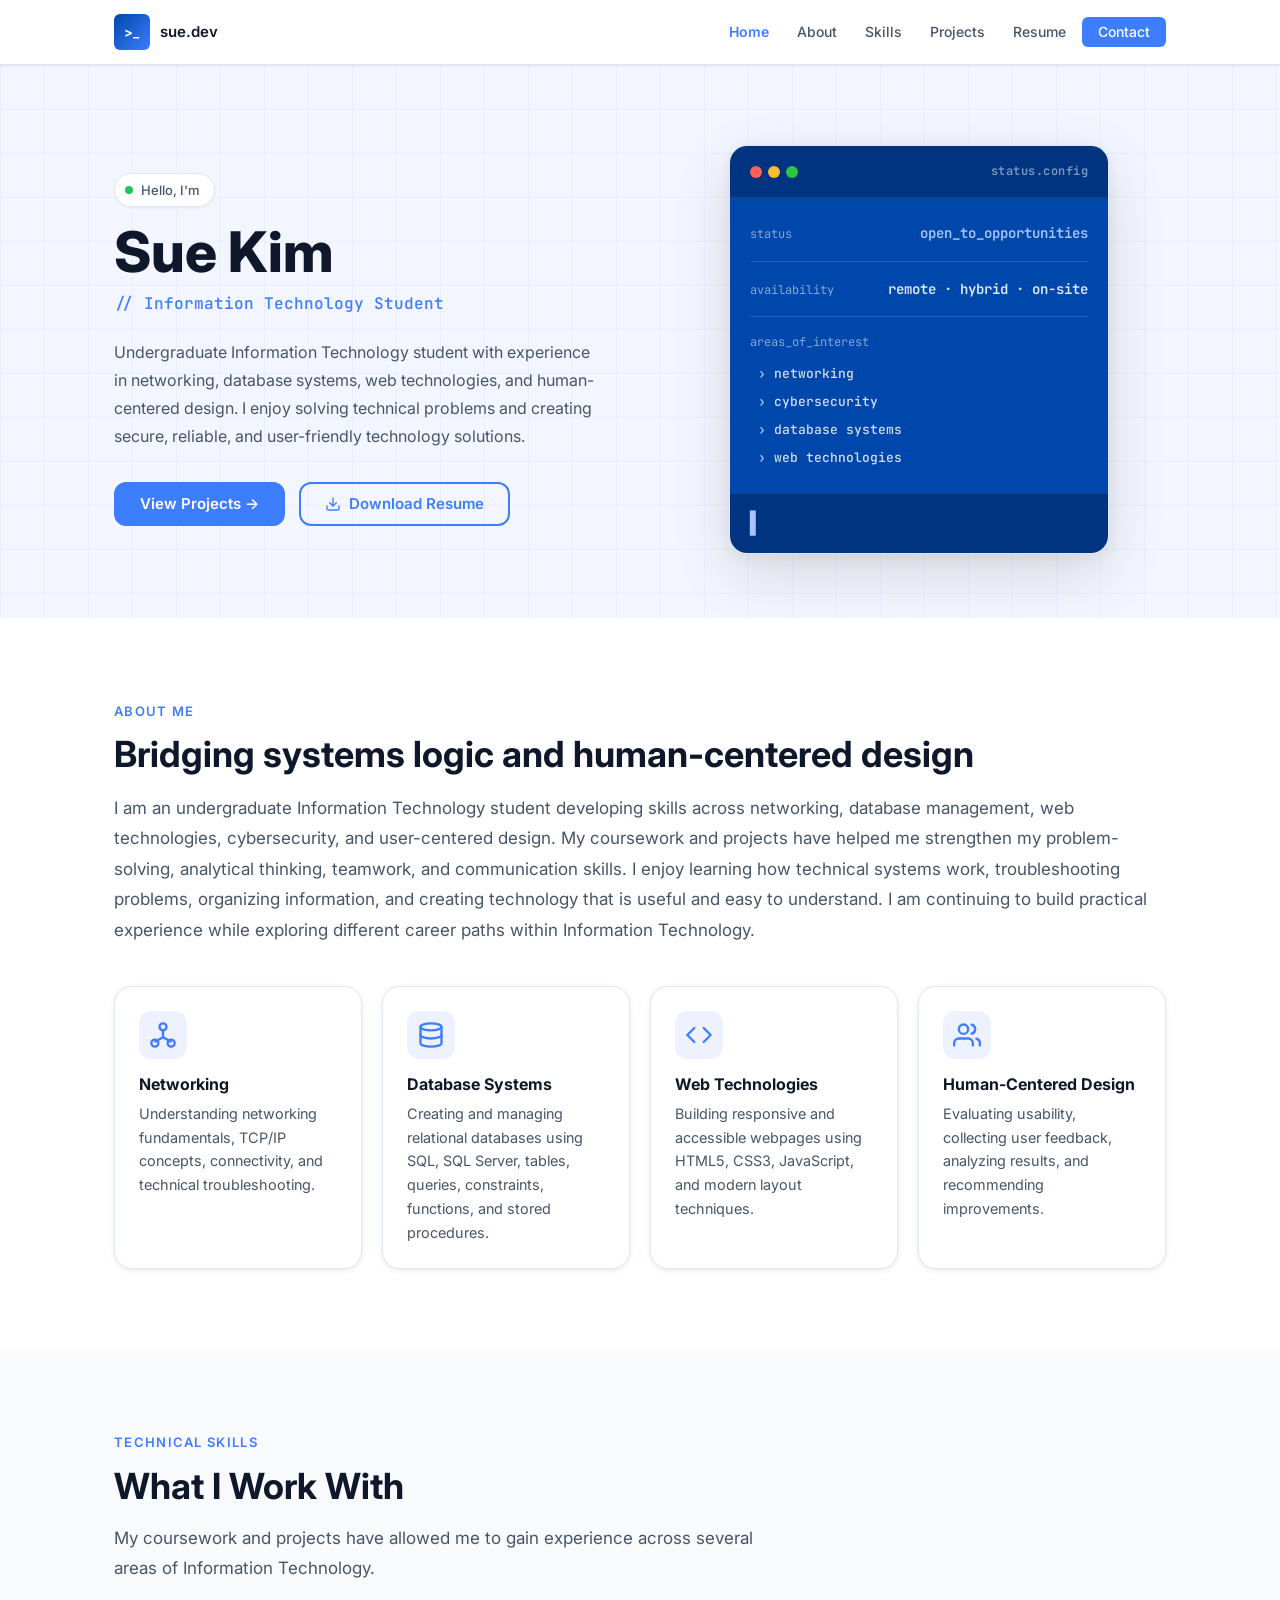
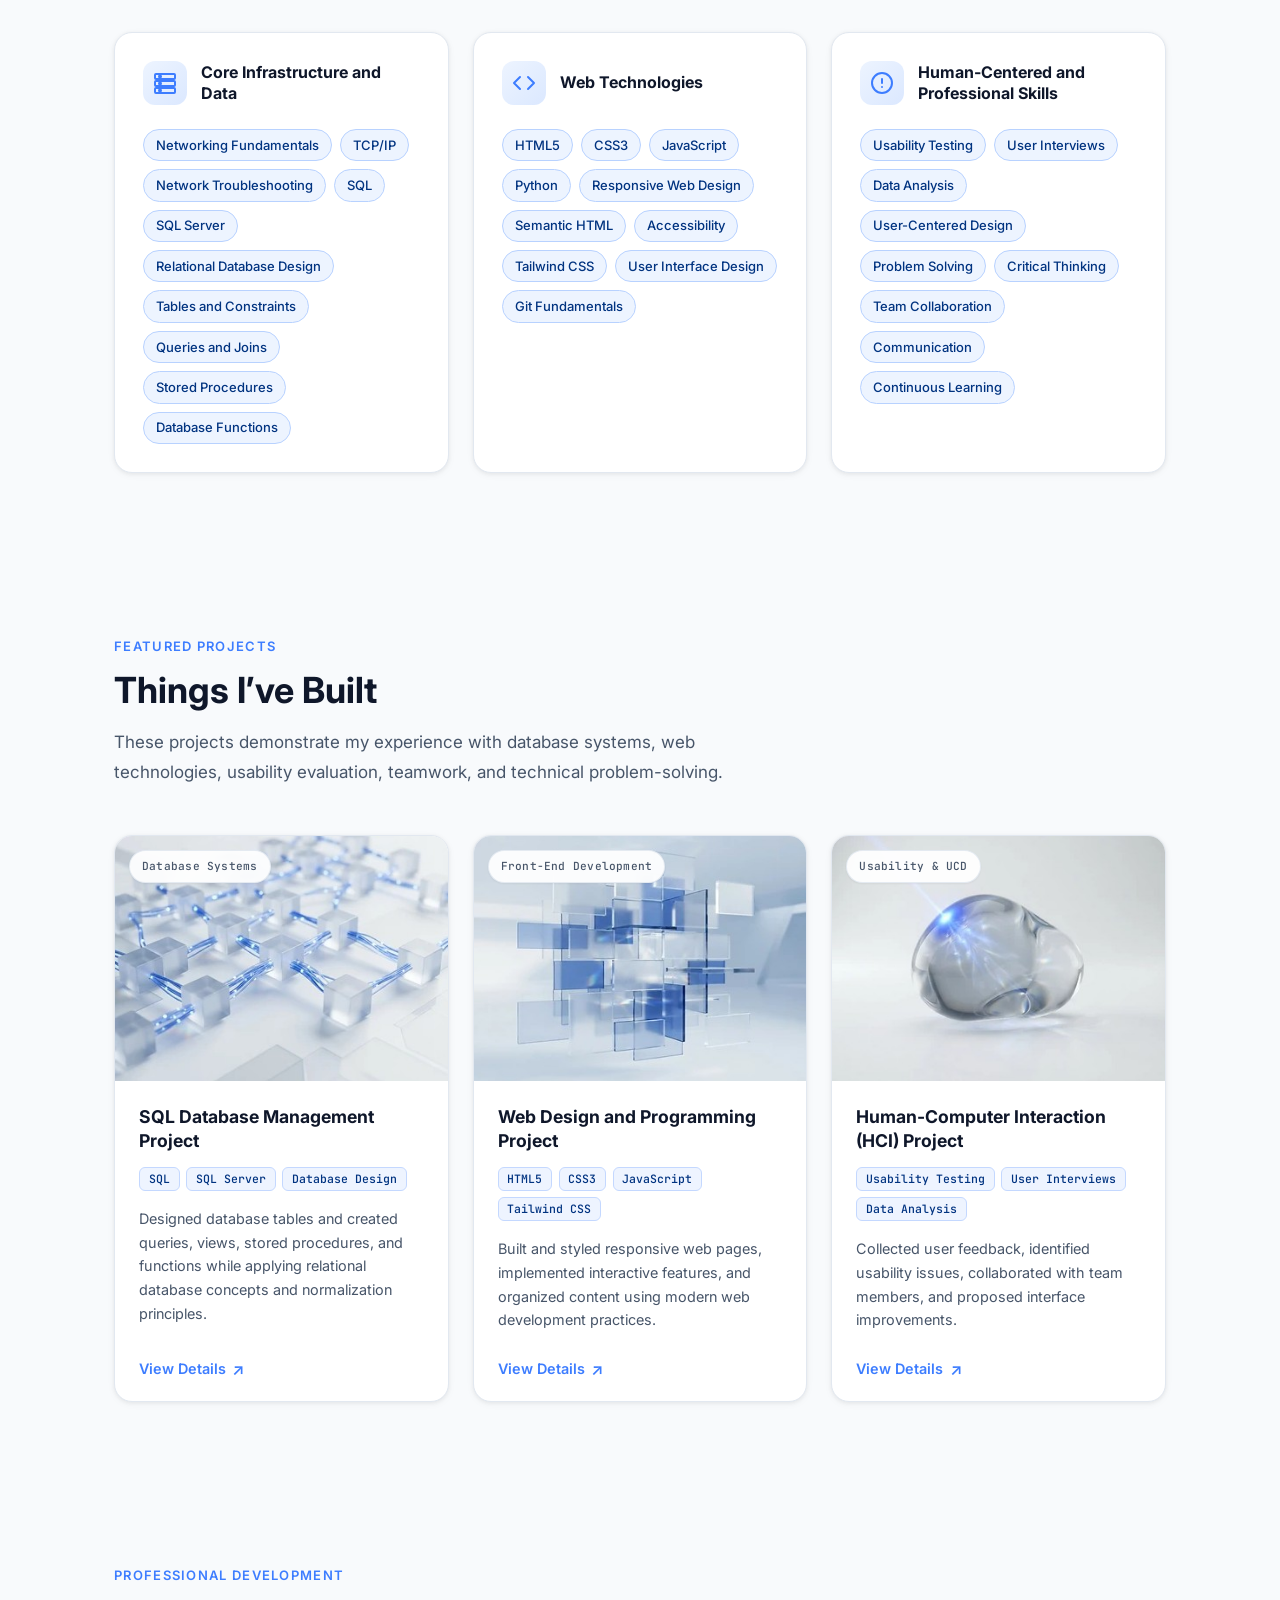
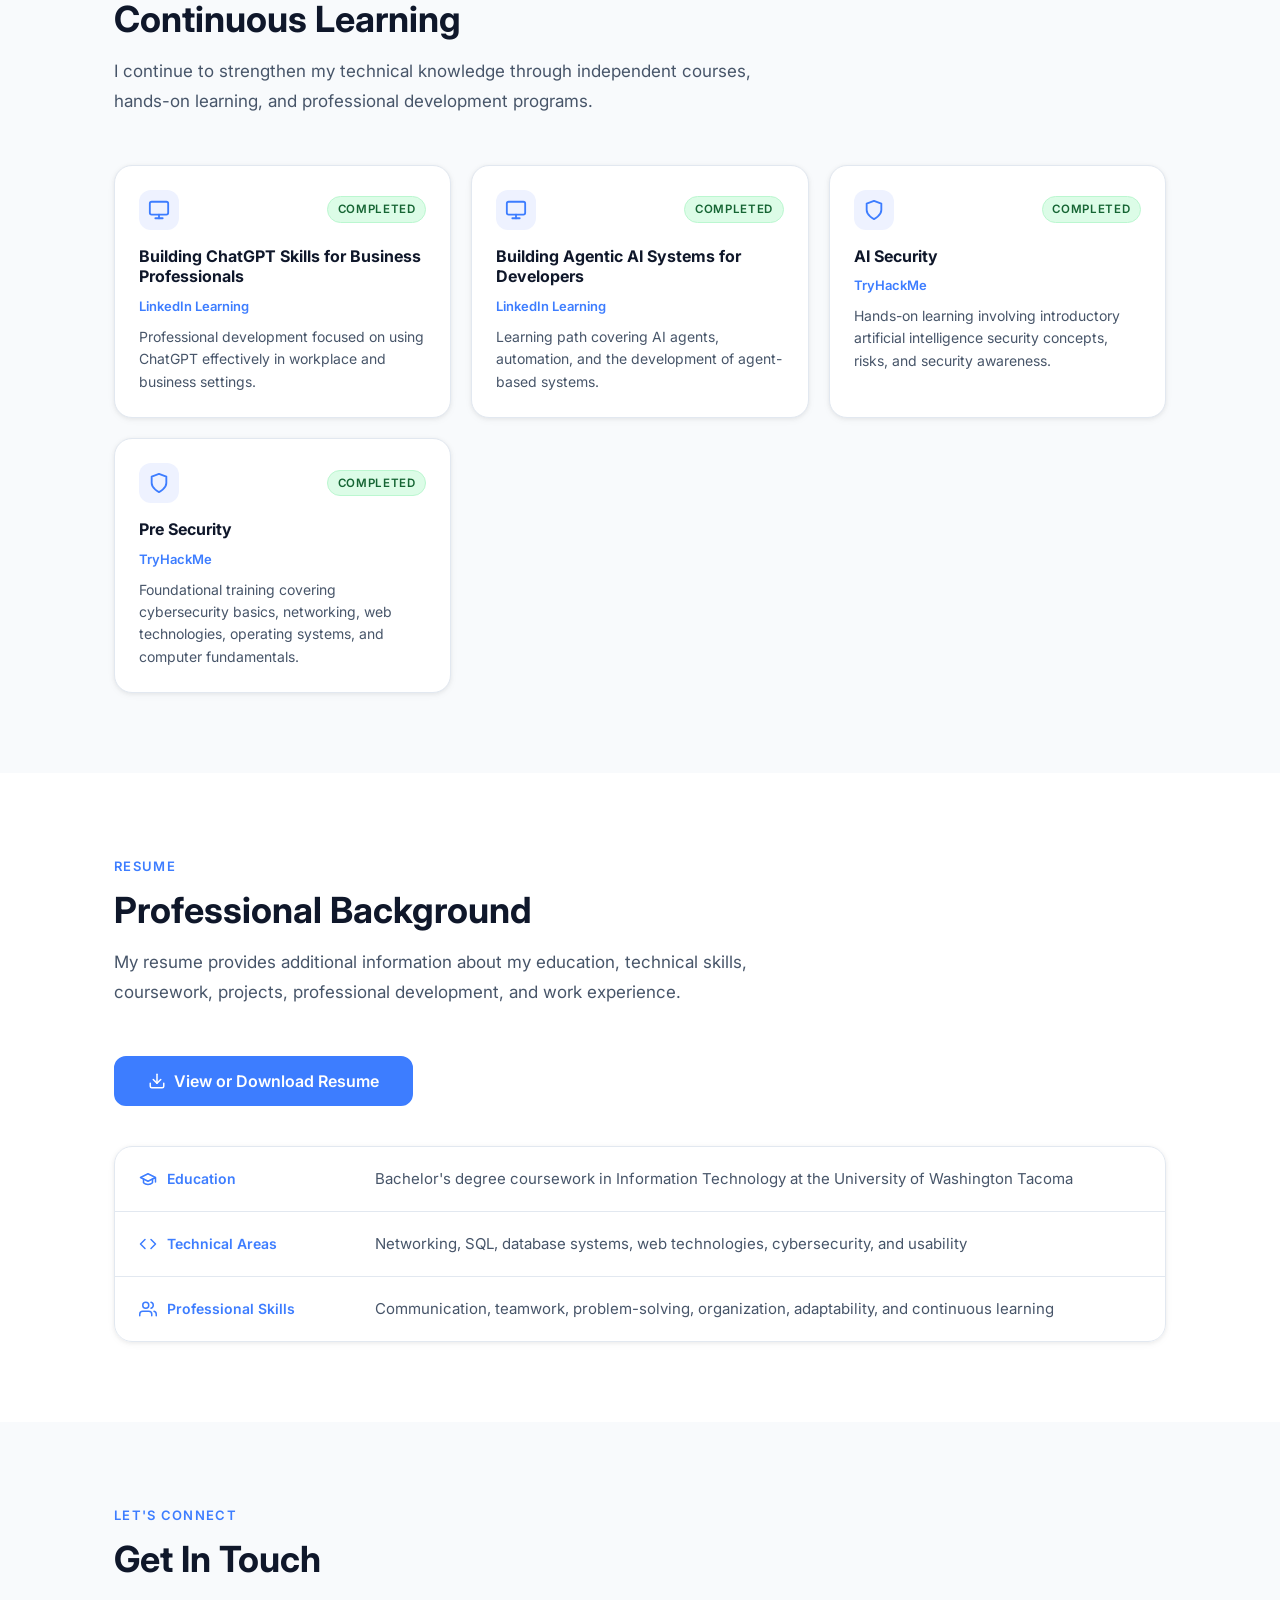
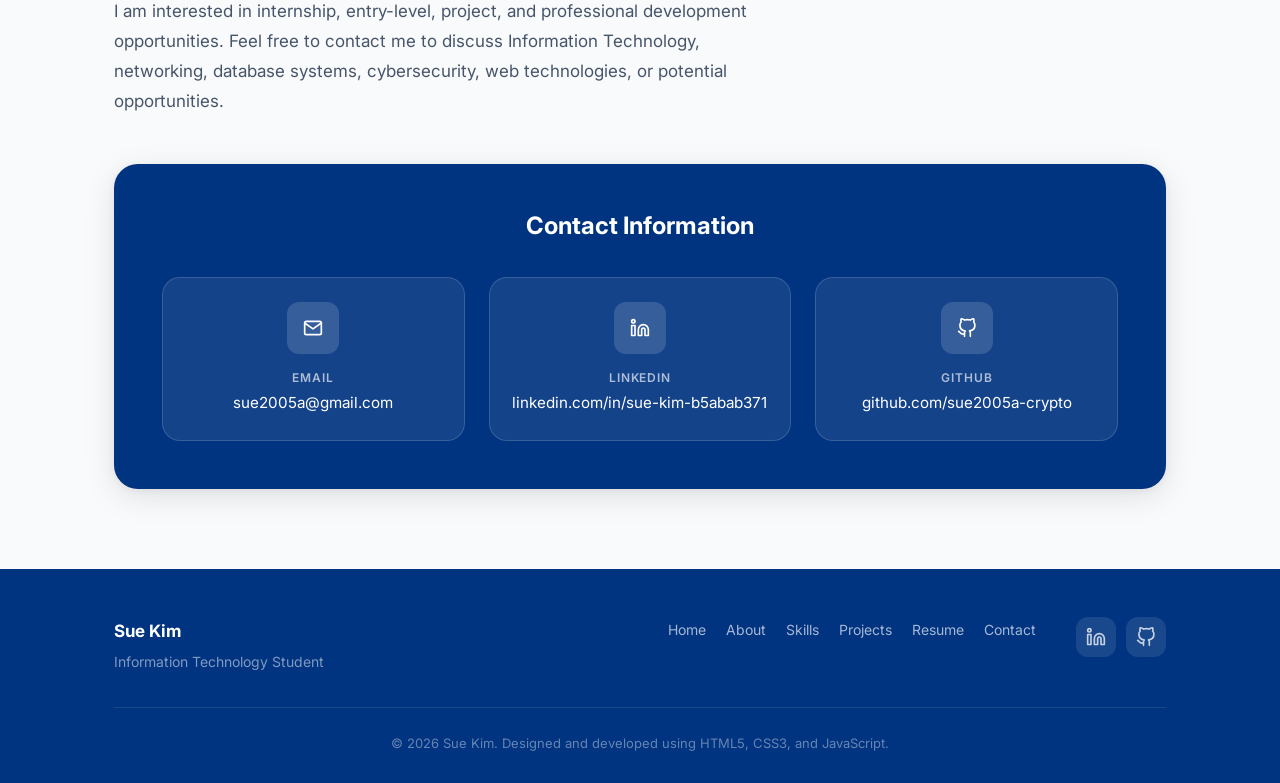
==== commit 8ff9c9ee: "Update index.html" ====
--- a/index.html
+++ b/index.html
@@ -329,7 +329,7 @@
 
         <div class="project-card__image-wrapper">
           <img
-            src="assets/images/sql-project.jpg"
+            src="images/sql_card.jpg"
             alt="SQL Database Management Project showing database systems and connected data"
             class="project-card__image"
             loading="lazy"
@@ -390,7 +390,7 @@
 
         <div class="project-card__image-wrapper">
           <img
-            src="assets/images/web-project.jpg"
+            src="images/web_card.jpg"
             alt="Web Design and Programming Project showing a modern responsive website design"
             class="project-card__image"
             loading="lazy"
@@ -452,7 +452,7 @@
 
         <div class="project-card__image-wrapper">
           <img
-            src="assets/images/hci-project.jpg"
+            src="images/hci_card.jpg"
             alt="Human-Computer Interaction Project representing usability and user-centered design"
             class="project-card__image"
             loading="lazy"
--- a/styles.css
+++ b/styles.css
@@ -845,105 +845,175 @@
 /* ============================================================
    PROJECTS SECTION
    ============================================================ */
+
 .projects {
-  background: var(--color-bg);
+  background: var(--color-bg-secondary);
 }
 
 .projects-grid {
   display: grid;
-  grid-template-columns: repeat(auto-fit, minmax(300px, 1fr));
-  gap: 1.75rem;
-}
-
+  grid-template-columns: repeat(3, minmax(0, 1fr));
+  gap: 1.5rem;
+  align-items: stretch;
+}
+
+/* Project card */
 .project-card {
+  display: flex;
+  flex-direction: column;
+  min-width: 0;
+  overflow: hidden;
   background: var(--color-bg-card);
   border: 1px solid var(--color-border);
   border-radius: var(--radius-lg);
+  box-shadow: var(--shadow-sm);
+
+  transition:
+    transform var(--transition),
+    box-shadow var(--transition),
+    border-color var(--transition);
+}
+
+.project-card:hover {
+  transform: translateY(-4px);
+  box-shadow: var(--shadow-lg);
+  border-color: #b8d2ff;
+}
+
+/* Image area */
+.project-card__image-wrapper {
+  position: relative;
+  width: 100%;
+  height: 245px;
   overflow: hidden;
-  box-shadow: var(--shadow-sm);
-  display: flex;
-  flex-direction: column;
-  transition: box-shadow var(--transition), transform var(--transition);
-}
-
-.project-card:hover {
-  box-shadow: var(--shadow-lg);
-  transform: translateY(-3px);
-}
-
-.project-card__img-wrap {
-  position: relative;
-  aspect-ratio: 16 / 8;
-  background: linear-gradient(135deg, #003380 0%, #0047AB 100%);
-  overflow: hidden;
-}
-
-.project-card__img {
+  background: var(--color-bg-tertiary);
+}
+
+.project-card__image {
+  display: block;
   width: 100%;
   height: 100%;
   object-fit: cover;
-}
-
-.project-card__img-fallback {
+  transition: transform var(--transition-slow);
+}
+
+.project-card:hover .project-card__image {
+  transform: scale(1.035);
+}
+
+/* Category label over image */
+.project-card__image-label {
   position: absolute;
-  inset: 0;
-  display: none;
-  align-items: center;
-  justify-content: center;
-  background: linear-gradient(135deg, #003380 0%, #0047AB 100%);
-  color: rgba(255, 255, 255, 0.55);
-}
-
-.project-card__body {
+  top: 0.875rem;
+  left: 0.875rem;
+  z-index: 1;
+
+  display: inline-flex;
+  align-items: center;
+  padding: 0.4rem 0.75rem;
+
+  background: rgba(255, 255, 255, 0.92);
+  color: var(--color-text-secondary);
+  border: 1px solid rgba(226, 232, 240, 0.9);
+  border-radius: var(--radius-full);
+  box-shadow: var(--shadow-xs);
+
+  font-family: var(--font-mono);
+  font-size: 0.7rem;
+  font-weight: 500;
+  letter-spacing: 0.02em;
+
+  backdrop-filter: blur(8px);
+  -webkit-backdrop-filter: blur(8px);
+}
+
+/* Card content */
+.project-card__content {
+  display: flex;
+  flex-direction: column;
+  flex: 1;
   padding: 1.5rem;
-  display: flex;
-  flex-direction: column;
-  gap: 0.75rem;
-  flex: 1;
-}
-
-.project-card__category {
-  display: inline-block;
-  font-size: 0.75rem;
+}
+
+.project-card__title {
+  margin-bottom: 0.875rem;
+  color: var(--color-text);
+  font-size: 1.1rem;
+  font-weight: 700;
+  line-height: 1.35;
+}
+
+/* Technology tags */
+.project-tech-list {
+  display: flex;
+  flex-wrap: wrap;
+  gap: 0.4rem;
+  margin-bottom: 1rem;
+}
+
+.project-tech {
+  display: inline-flex;
+  align-items: center;
+  padding: 0.25rem 0.55rem;
+
+  background: #eef4ff;
+  color: var(--color-primary-dark);
+  border: 1px solid #c4d8ff;
+  border-radius: var(--radius-sm);
+
+  font-family: var(--font-mono);
+  font-size: 0.72rem;
+  font-weight: 500;
+  line-height: 1.2;
+}
+
+/* Description */
+.project-card__desc {
+  margin-bottom: 1.75rem;
+  color: var(--color-text-secondary);
+  font-size: 0.9rem;
+  line-height: 1.65;
+}
+
+/* View Details link */
+.project-card__link {
+  display: inline-flex;
+  align-items: center;
+  gap: 0.4rem;
+  align-self: flex-start;
+
+  margin-top: auto;
+  padding: 0;
+
+  background: transparent;
+  border: none;
+  color: var(--color-primary-light);
+
+  font-family: var(--font-sans);
+  font-size: 0.9rem;
   font-weight: 600;
-  text-transform: uppercase;
-  letter-spacing: 0.08em;
-  color: var(--color-primary-light);
-}
-
-.project-card__title {
-  font-size: 1.0625rem;
-  font-weight: 700;
-  color: var(--color-text);
-  line-height: 1.3;
-}
-
-.project-card__desc {
-  font-size: 0.9rem;
-  color: var(--color-text-secondary);
-  line-height: 1.65;
-  flex: 1;
-}
-
-.project-tech-list {
-  display: flex;
-  flex-wrap: wrap;
-  gap: 0.375rem;
-}
-
-.project-tech {
-  padding: 0.2rem 0.6rem;
-  background: var(--color-bg-tertiary);
-  color: var(--color-text-secondary);
-  font-size: 0.75rem;
-  font-weight: 500;
-  border-radius: var(--radius-full);
-  border: 1px solid var(--color-border);
-}
-
-.project-btn {
-  margin-top: auto;
-  align-self: flex-start;
+
+  cursor: pointer;
+
+  transition:
+    color var(--transition),
+    gap var(--transition);
+}
+
+.project-card__link:hover {
+  color: var(--color-primary-dark);
+  gap: 0.6rem;
+}
+
+.project-card__link:focus-visible {
+  outline: 2px solid var(--color-border-focus);
+  outline-offset: 5px;
+  border-radius: var(--radius-sm);
+}
+
+.project-card__link span {
+  font-size: 1rem;
+  line-height: 1;
 }
 
 /* ============================================================
@@ -1563,6 +1633,14 @@
     order: -1;
   }
 
+   .projects-grid {
+     grid-template-columns: repeat(2, minmax(0, 1fr));
+   }
+   
+   .project-card__image-wrapper {
+     height: 225px;
+   }
+   
   .profile-card {
     max-width: 360px;
     margin: 0 auto;
@@ -1608,6 +1686,14 @@
   .projects-grid {
     grid-template-columns: 1fr;
   }
+
+   .project-card__image-wrapper {
+  height: 220px;
+}
+
+.project-card__content {
+  padding: 1.25rem;
+}
 
   .cert-grid {
     grid-template-columns: 1fr;
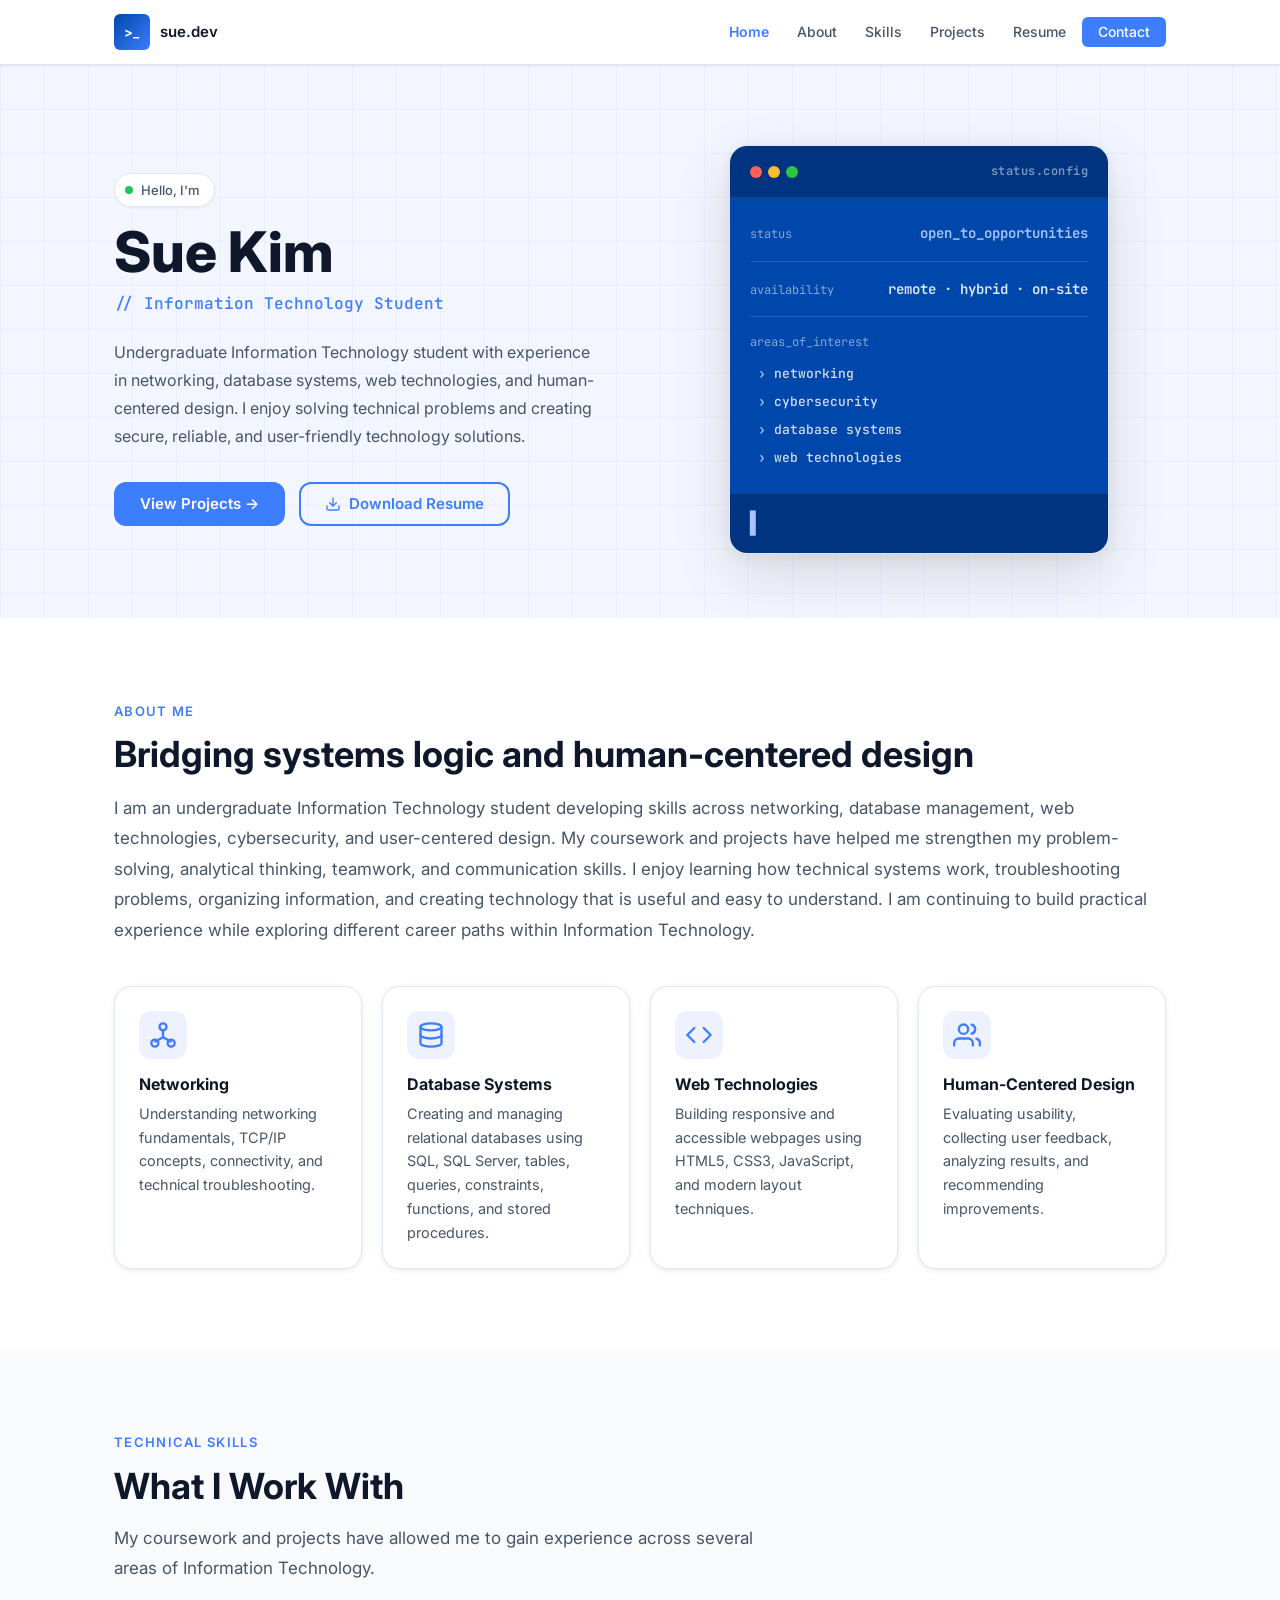
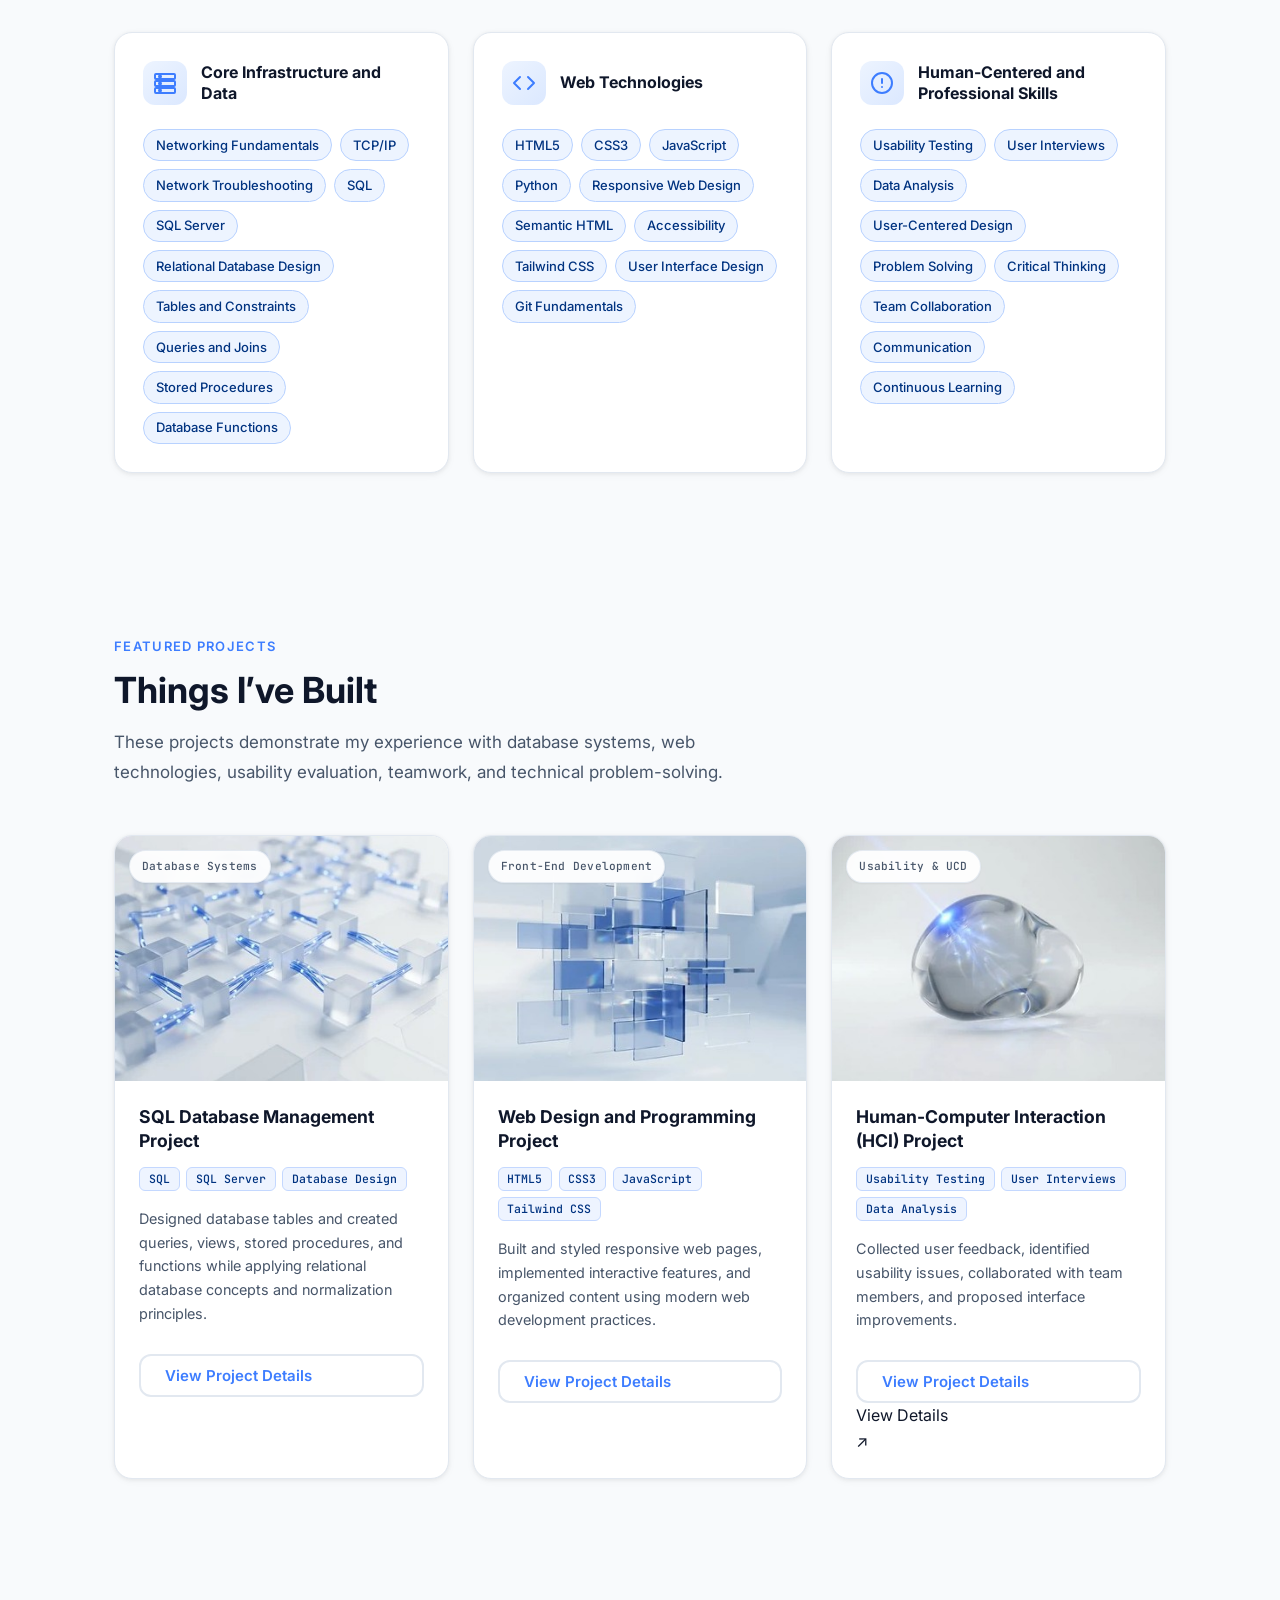
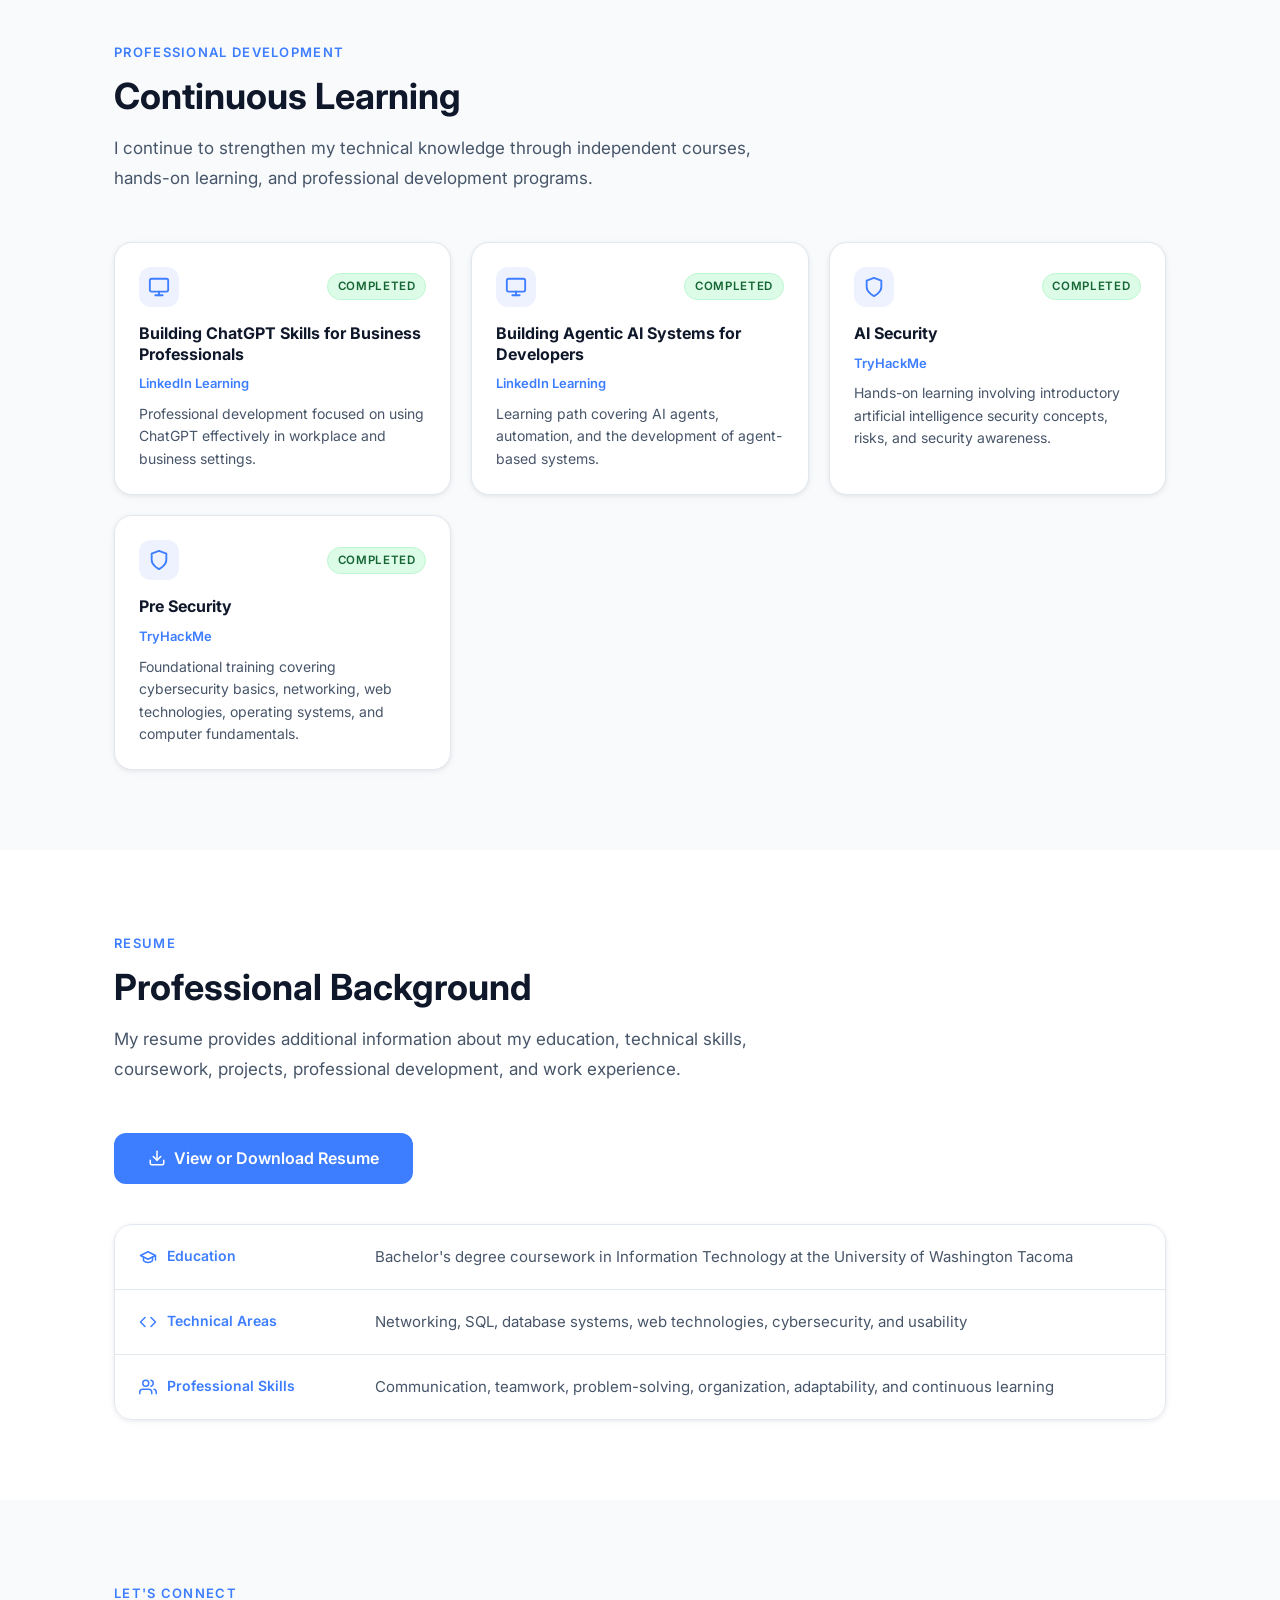
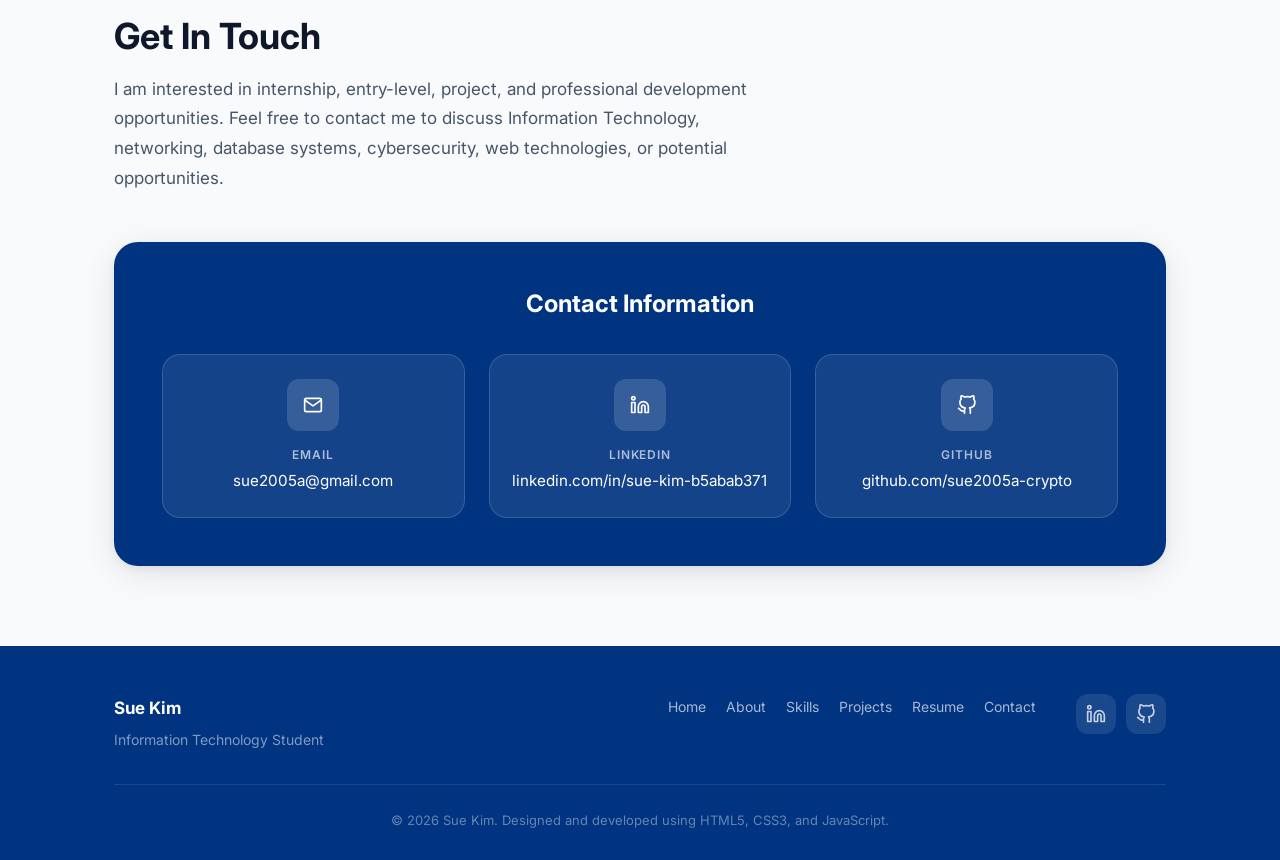
==== commit d6f9ae58: "Update index.html" ====
--- a/index.html
+++ b/index.html
@@ -367,13 +367,12 @@
 
           <button
             type="button"
-            class="project-card__link"
+            class="btn btn--outline project-btn"
             data-modal="modal-sql"
             aria-haspopup="dialog"
-            aria-label="View details for the SQL Database Management Project"
-          >
-            View Details
-            <span aria-hidden="true">↗</span>
+            aria-label="View details for SQL Database Management Project"
+          >
+            View Project Details
           </button>
 
         </div>
@@ -429,13 +428,12 @@
 
           <button
             type="button"
-            class="project-card__link"
+            class="btn btn--outline project-btn"
             data-modal="modal-web"
             aria-haspopup="dialog"
-            aria-label="View details for the Web Design and Programming Project"
-          >
-            View Details
-            <span aria-hidden="true">↗</span>
+            aria-label="View details for Web Design and Programming Project"
+          >
+            View Project Details
           </button>
 
         </div>
@@ -490,11 +488,13 @@
 
           <button
             type="button"
-            class="project-card__link"
+            class="btn btn--outline project-btn"
             data-modal="modal-hci"
             aria-haspopup="dialog"
-            aria-label="View details for the Human-Computer Interaction Project"
-          >
+            aria-label="View details for Human-Computer Interaction Project"
+          >
+            View Project Details
+          </button>
             View Details
             <span aria-hidden="true">↗</span>
           </button>
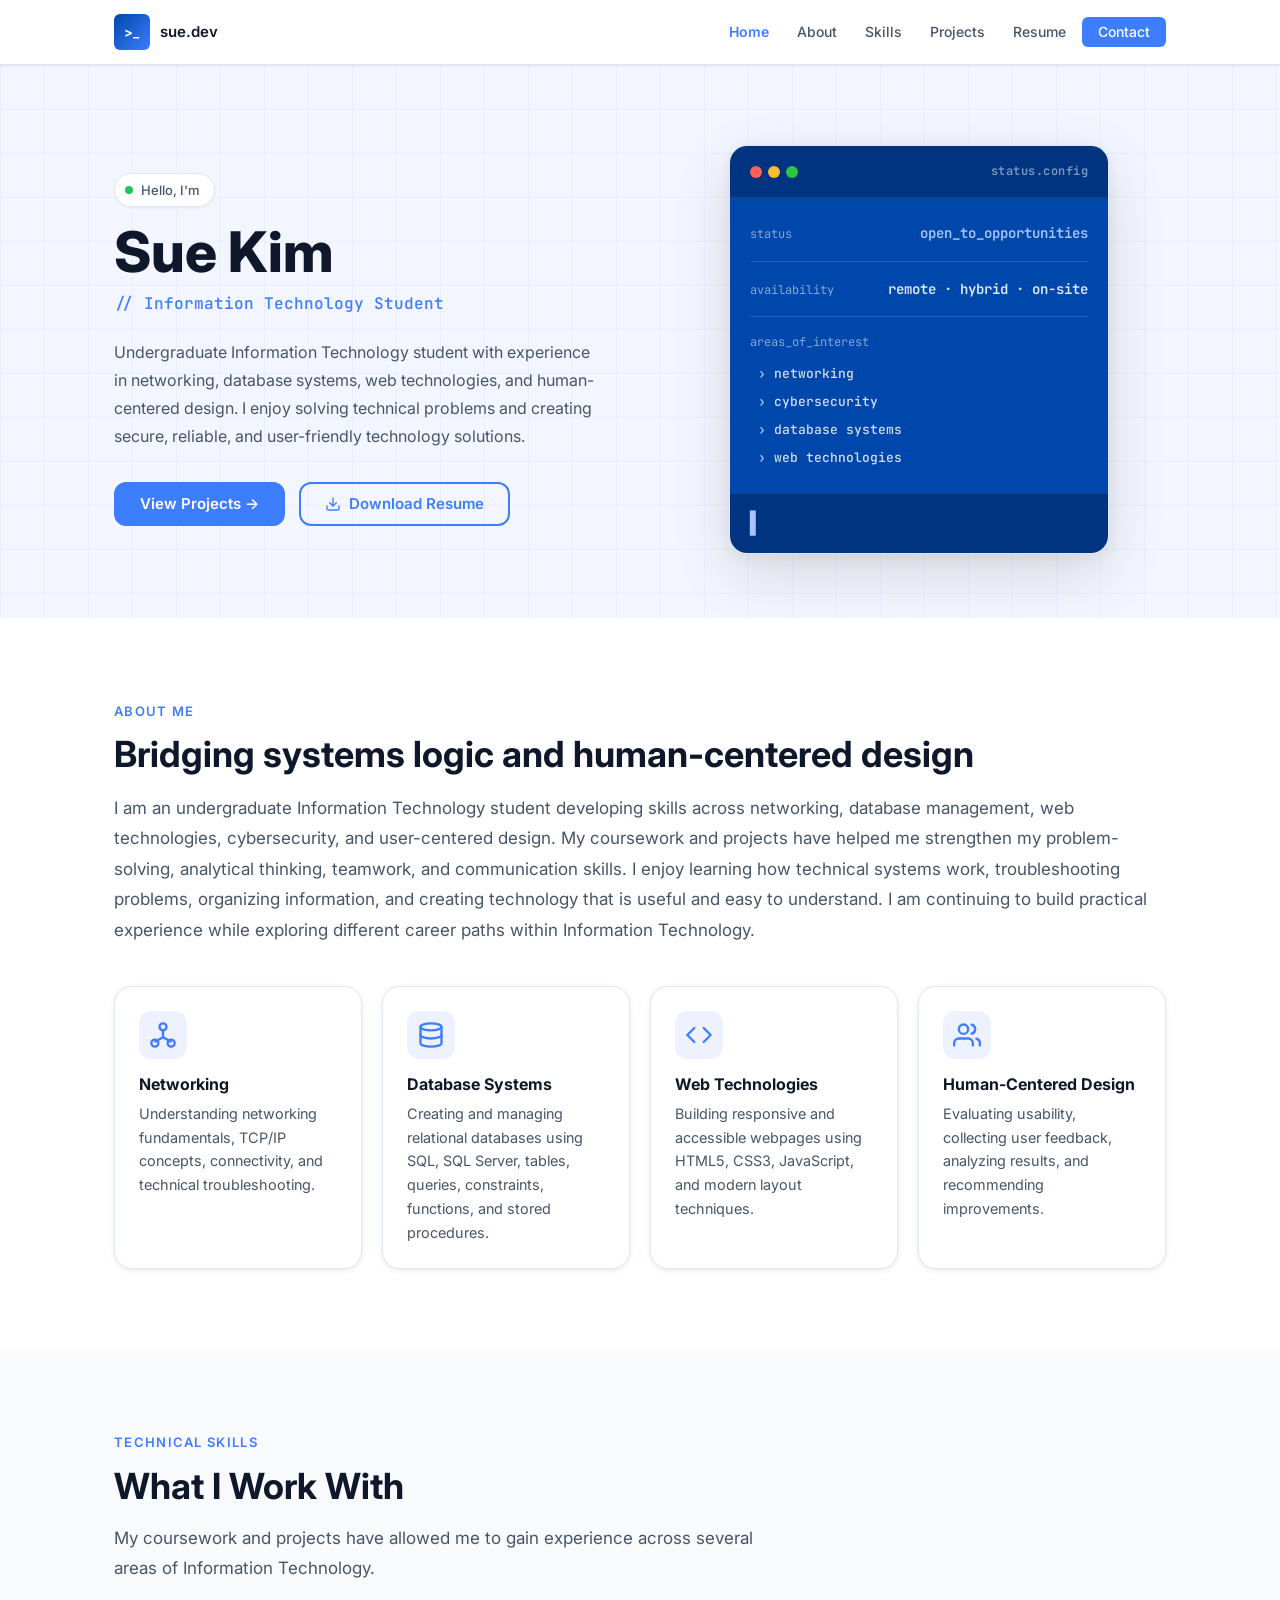
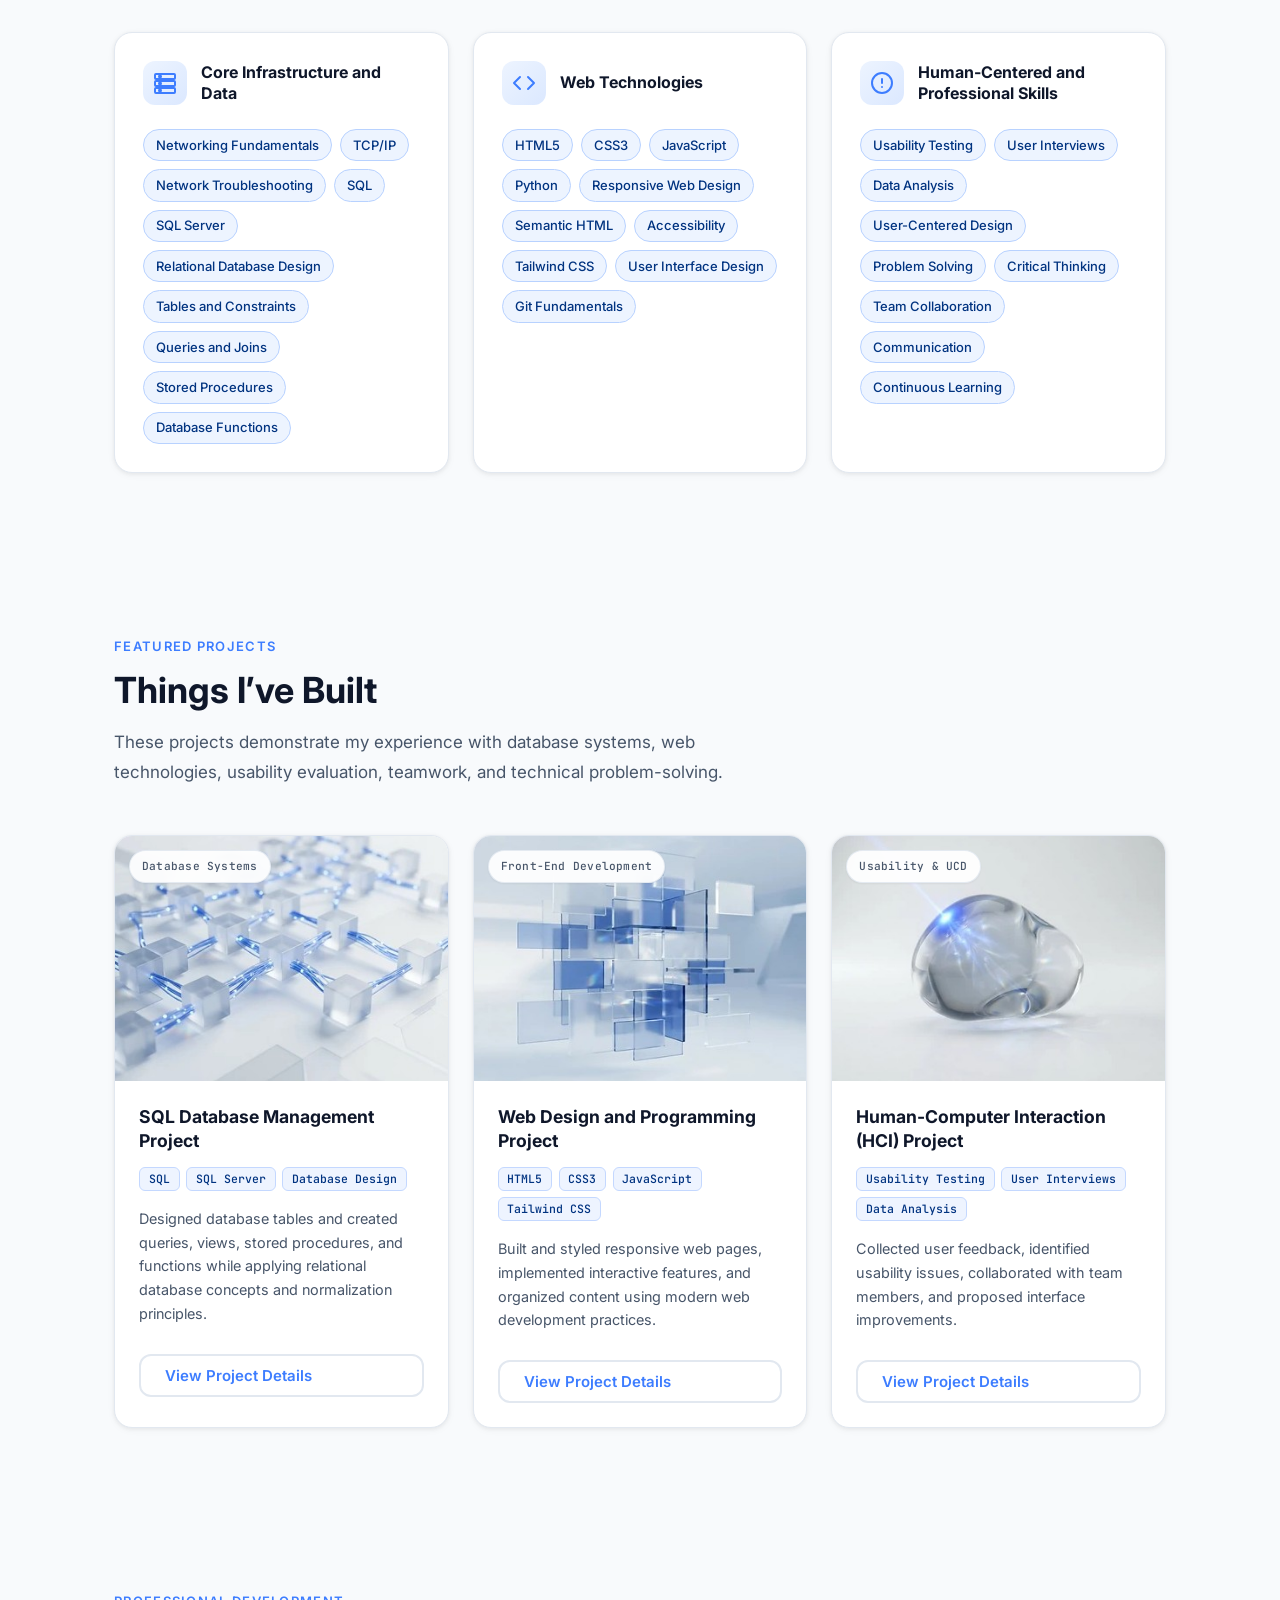
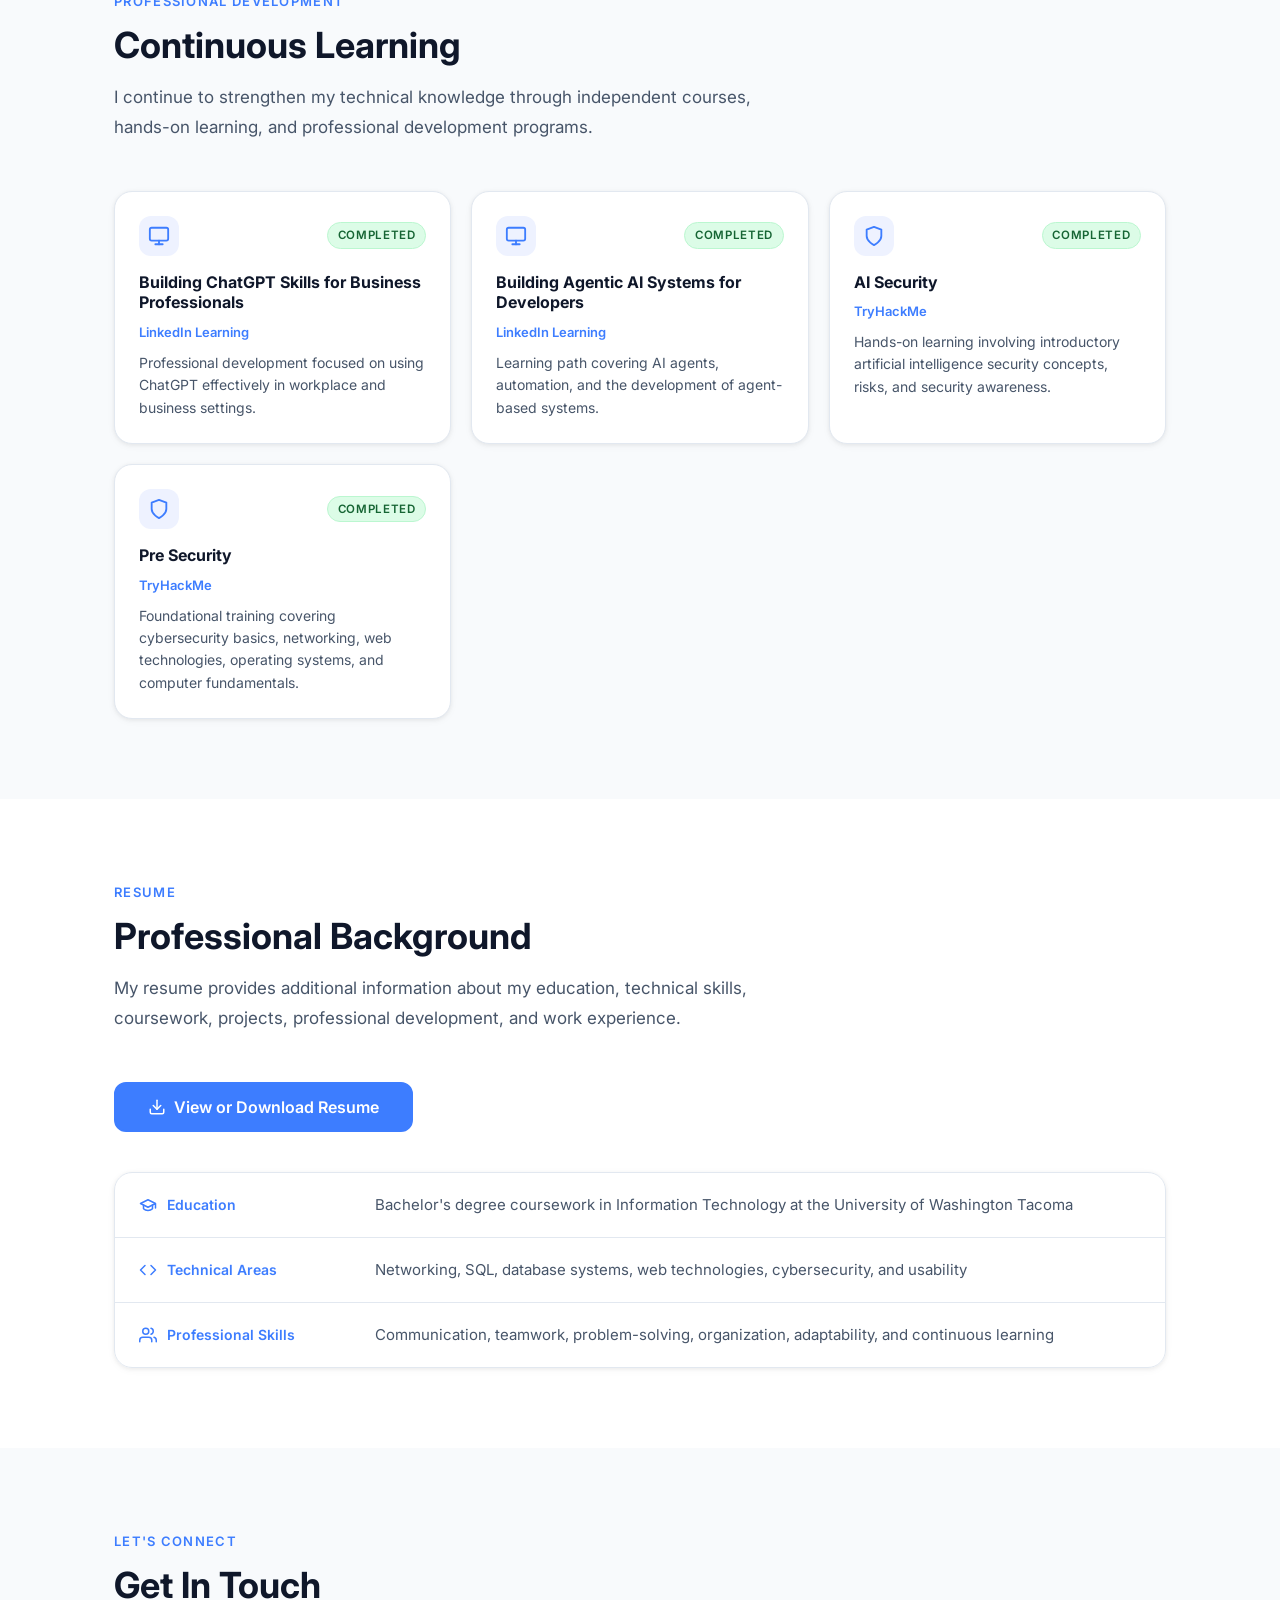
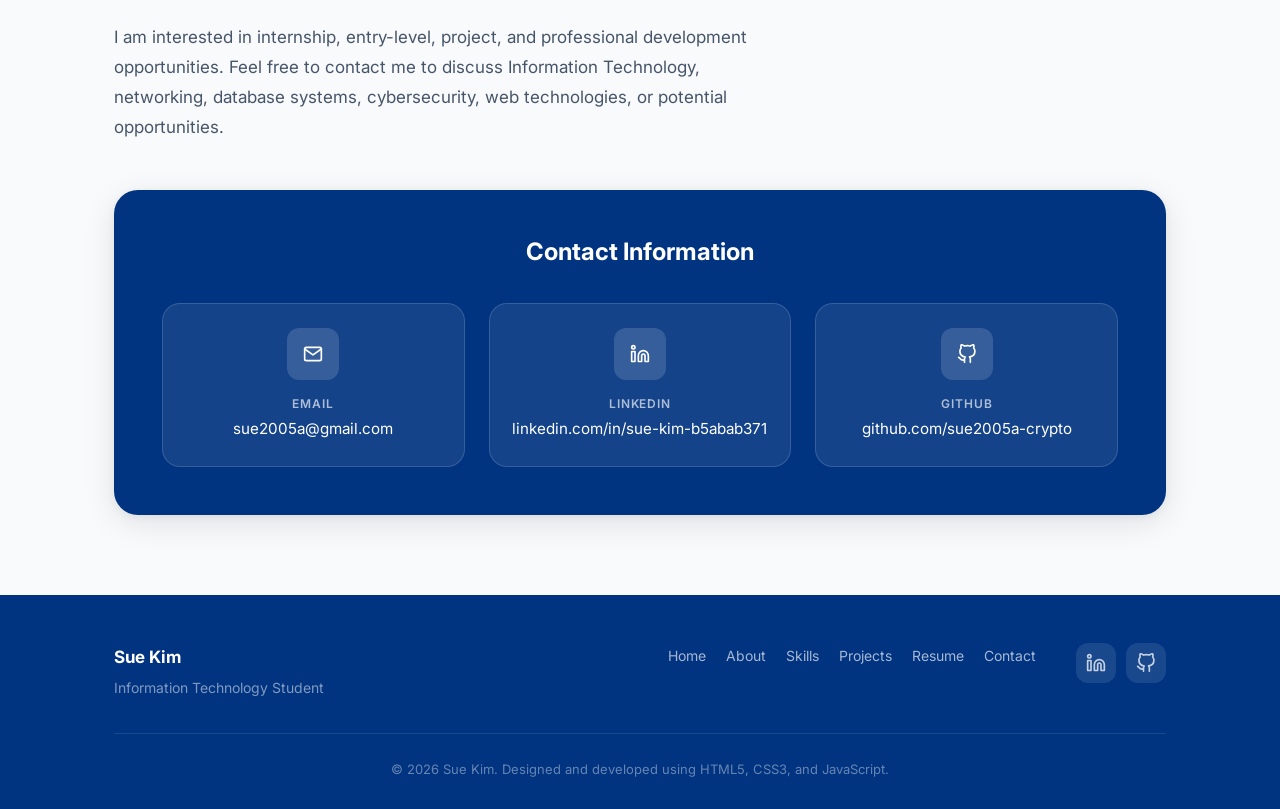
==== commit 89faae1e: "Update index.html" ====
--- a/index.html
+++ b/index.html
@@ -495,9 +495,7 @@
           >
             View Project Details
           </button>
-            View Details
-            <span aria-hidden="true">↗</span>
-          </button>
+
 
         </div>
       </article>
